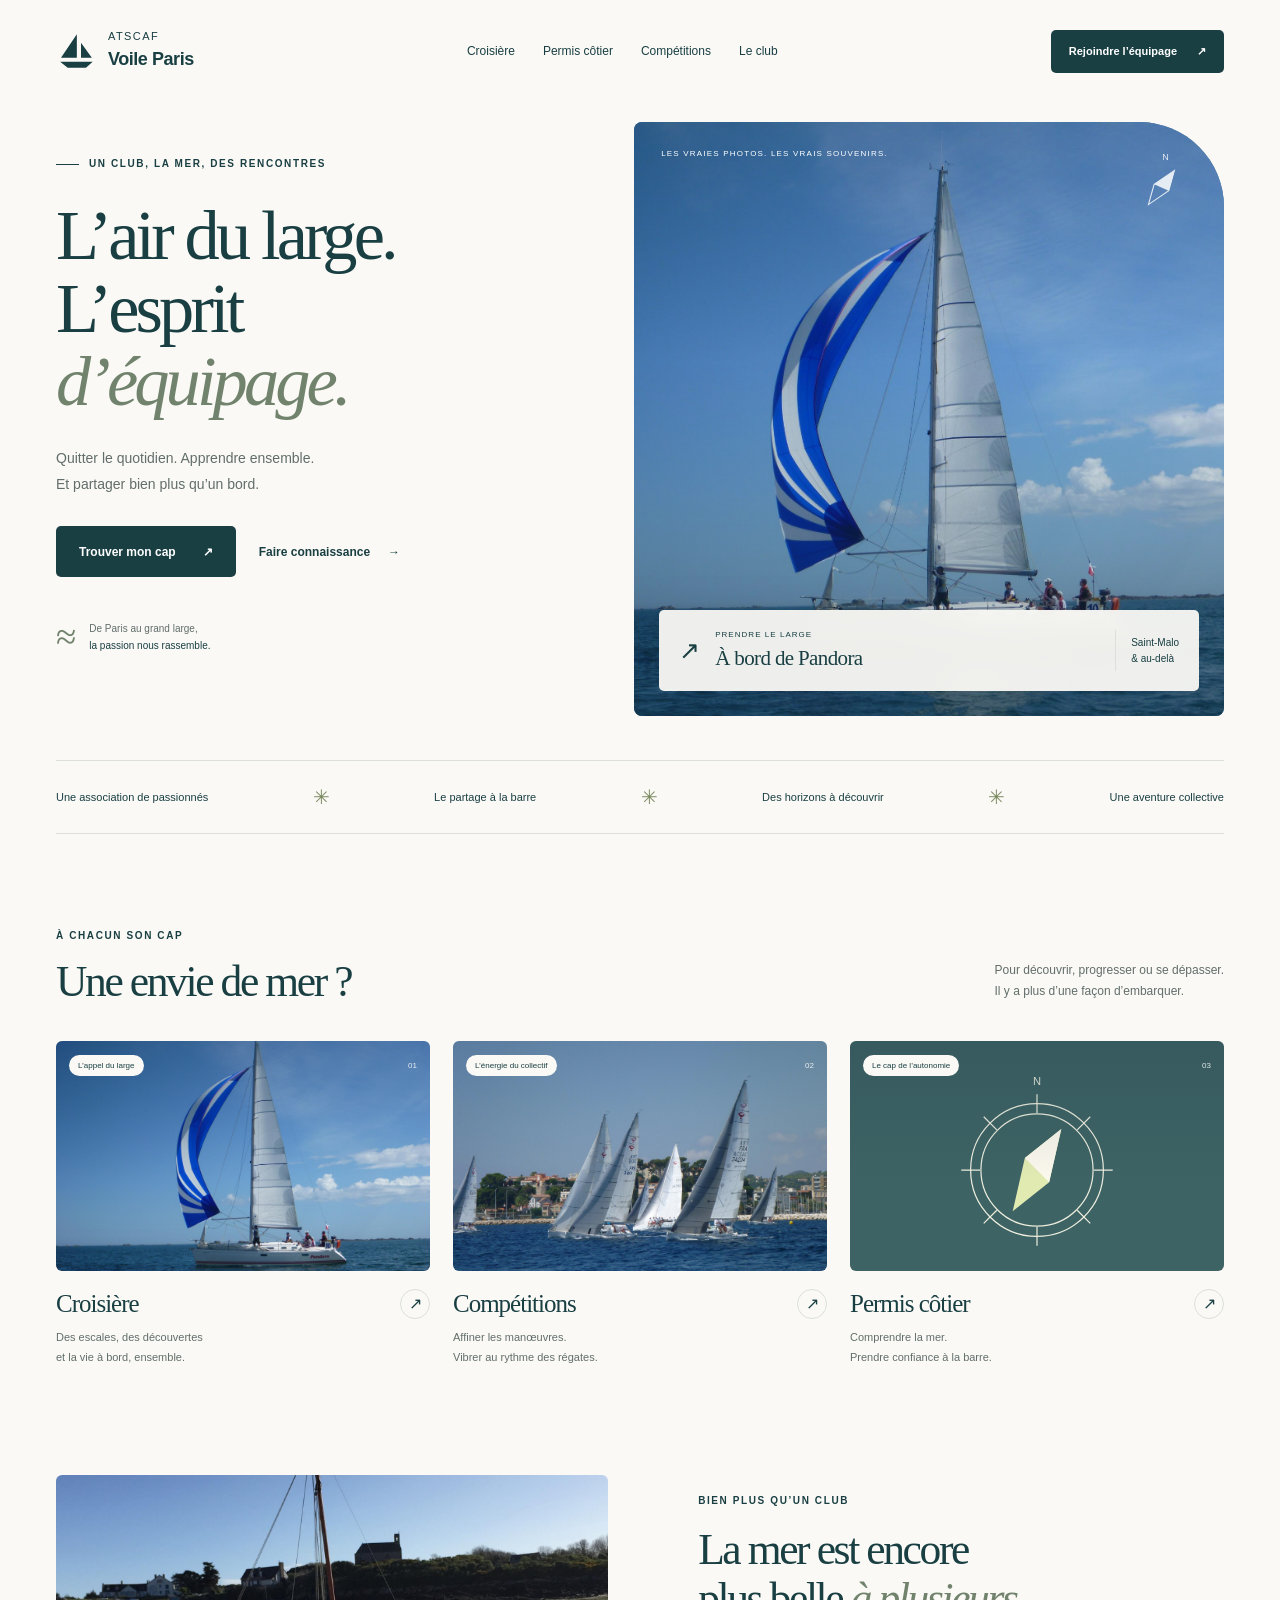
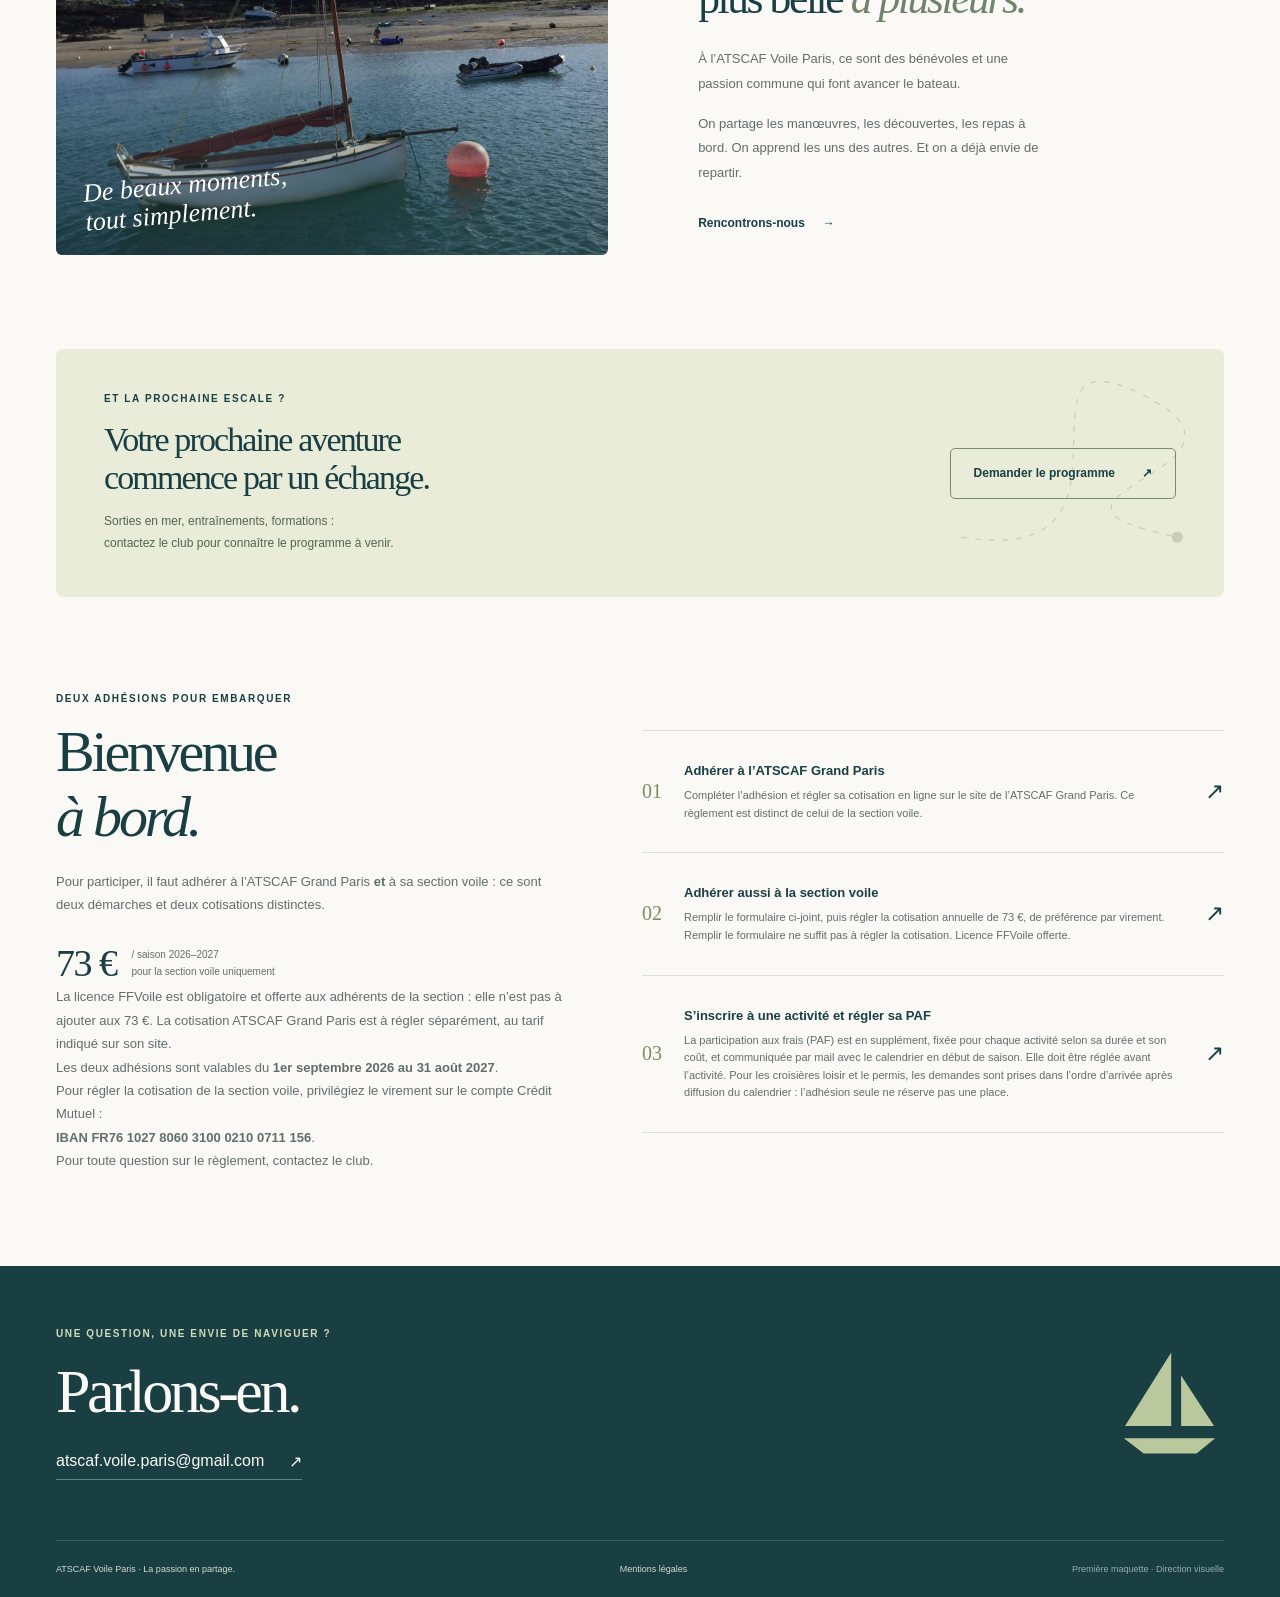
==== index.html @ 834ee911 "better is butter" ====
<!doctype html>
<html lang="fr">
<head>
  <meta charset="UTF-8">
  <meta name="viewport" content="width=device-width, initial-scale=1">
  <meta name="theme-color" content="#153e43">
  <meta name="description" content="Découvrez la voile avec l’ATSCAF Voile Paris : croisière, compétition et permis côtier. Une association, une passion, l’esprit d’équipage.">
  <title>ATSCAF Voile Paris — L’esprit d’équipage</title>
  <link rel="icon" href="assets/icons/favicon.svg" type="image/svg+xml">
  <link rel="stylesheet" href="assets/css/styles.css">
</head>
<body>
  <a class="skip-link" href="#contenu">Aller au contenu</a>
  <header class="site-header">
    <a class="brand" href="#accueil" aria-label="ATSCAF Voile Paris, accueil">
      <svg class="brand-mark" viewBox="0 0 48 48" aria-hidden="true"><path d="M25 4 6 32h19zm5 10v18h13zM5 37h39l-8 7H14z" fill="currentColor"/></svg>
      <span>ATSCAF <strong>Voile Paris</strong></span>
    </a>
    <nav aria-label="Navigation principale">
      <a href="pages/croisiere.html">Croisière</a>
      <a href="pages/permis.html">Permis côtier</a>
      <a href="pages/competitions.html">Compétitions</a>
      <a href="#club">Le club</a>
    </nav>
    <a class="button button-small button-dark header-join" href="#adherer">Rejoindre l’équipage <span aria-hidden="true">↗</span></a>
  </header>

  <main id="contenu">
    <section class="hero wrap" id="accueil" aria-labelledby="hero-title">
      <div class="hero-copy">
        <p class="eyebrow"><span class="tiny-line"></span> UN CLUB, LA MER, DES RENCONTRES</p>
        <h1 id="hero-title">L’air du large.<br>L’esprit<br><em>d’équipage.</em></h1>
        <p class="hero-description">Quitter le quotidien. Apprendre ensemble.<br>Et partager bien plus qu’un bord.</p>
        <div class="hero-actions">
          <a class="button button-dark" href="#activites">Trouver mon cap <span aria-hidden="true">↗</span></a>
          <a class="text-link" href="#club">Faire connaissance <span aria-hidden="true">→</span></a>
        </div>
        <div class="hero-note"><span class="note-icon" aria-hidden="true">≈</span><p>De Paris au grand large,<br><strong>la passion nous rassemble.</strong></p></div>
      </div>
      <div class="hero-visual">
        <img class="hero-image" src="assets/images/croisiere.jpg" alt="Pandora, le voilier du club, sous ses voiles bleues et blanches en pleine mer" width="1920" height="1440" fetchpriority="high">
        <span class="image-caption">LES VRAIES PHOTOS. LES VRAIS SOUVENIRS.</span>
        <div class="compass" aria-hidden="true"><span>N</span><svg viewBox="0 0 80 80"><path d="m51 19-7 25-25 17 7-25z" fill="none" stroke="currentColor" stroke-width="1.3"/><path d="m51 19-25 17 18 8z" fill="currentColor"/></svg></div>
        <div class="photo-label"><span class="label-icon" aria-hidden="true">↗</span><div><small>PRENDRE LE LARGE</small><strong>À bord de Pandora</strong></div><span class="photo-label-line"></span><span class="label-location">Saint-Malo<br>& au-delà</span></div>
      </div>
    </section>

    <div class="values-strip wrap" aria-label="Les valeurs du club">
      <span>Une association de passionnés</span><span aria-hidden="true">✳</span>
      <span>Le partage à la barre</span><span aria-hidden="true">✳</span>
      <span>Des horizons à découvrir</span><span aria-hidden="true">✳</span>
      <span>Une aventure collective</span>
    </div>

    <section class="activities section wrap" id="activites" aria-labelledby="activities-title">
      <div class="section-heading">
        <div><p class="eyebrow">À CHACUN SON CAP</p><h2 id="activities-title">Une envie de mer ?</h2></div>
        <p>Pour découvrir, progresser ou se dépasser.<br>Il y a plus d’une façon d’embarquer.</p>
      </div>
      <div class="activity-grid">
        <a class="activity-card" href="pages/croisiere.html">
          <span class="card-visual"><img src="assets/images/croisiere.jpg" alt="" width="1920" height="1440" loading="lazy"><span class="card-tag">L’appel du large</span><span class="card-number">01</span></span>
          <span class="card-content"><span class="card-title">Croisière <span class="round-arrow" aria-hidden="true">↗</span></span><span class="card-description">Des escales, des découvertes<br>et la vie à bord, ensemble.</span></span>
        </a>
        <a class="activity-card" href="pages/competitions.html">
          <span class="card-visual"><img src="assets/images/regate.jpg" alt="" width="1920" height="1440" loading="lazy"><span class="card-tag">L’énergie du collectif</span><span class="card-number">02</span></span>
          <span class="card-content"><span class="card-title">Compétitions <span class="round-arrow" aria-hidden="true">↗</span></span><span class="card-description">Affiner les manœuvres.<br>Vibrer au rythme des régates.</span></span>
        </a>
        <a class="activity-card" href="pages/permis.html">
          <span class="card-visual illustration coastal"><span class="card-tag">Le cap de l’autonomie</span><span class="card-number">03</span><svg viewBox="0 0 300 230" aria-hidden="true"><g fill="none" stroke="#eceddd" stroke-width="1.3"><circle cx="150" cy="122" r="71"/><circle cx="150" cy="122" r="60"/><path d="M150 41v20m0 122v20M69 122h20m122 0h20m-138-57 14 14m86 86 14 14m0-114-14 14m-86 86-14 14"/></g><path d="m176 78-13 57-39 31 13-57z" fill="#e0eab1"/><path d="m176 78-39 31 26 26z" fill="#fbf8ed"/><text x="150" y="31" text-anchor="middle" fill="#eceddd" font-family="sans-serif" font-size="12">N</text></svg></span>
          <span class="card-content"><span class="card-title">Permis côtier <span class="round-arrow" aria-hidden="true">↗</span></span><span class="card-description">Comprendre la mer.<br>Prendre confiance à la barre.</span></span>
        </a>
      </div>
    </section>

    <section class="club section wrap" id="club" aria-labelledby="club-title">
      <div class="club-image"><img src="assets/images/navigation.jpg" alt="Un voilier au mouillage devant les îles Chausey, lors d’une sortie du club" width="1920" height="1081" loading="lazy"><span class="handwritten">De beaux moments,<br>tout simplement.</span></div>
      <div class="club-copy"><p class="eyebrow">BIEN PLUS QU’UN CLUB</p><h2 id="club-title">La mer est encore<br>plus belle <em>à plusieurs.</em></h2><p>À l’ATSCAF Voile Paris, ce sont des bénévoles et une passion commune qui font avancer le bateau.</p><p>On partage les manœuvres, les découvertes, les repas à bord. On apprend les uns des autres. Et on a déjà envie de repartir.</p><a class="text-link" href="#contact">Rencontrons-nous <span aria-hidden="true">→</span></a></div>
    </section>

    <section class="programme wrap" aria-labelledby="programme-title">
      <div><p class="eyebrow">ET LA PROCHAINE ESCALE ?</p><h2 id="programme-title">Votre prochaine aventure<br>commence par un échange.</h2><p>Sorties en mer, entraînements, formations :<br>contactez le club pour connaître le programme à venir.</p></div>
      <a class="button button-outline" href="mailto:atscaf.voile.paris@gmail.com?subject=Le%20programme%20du%20club">Demander le programme <span aria-hidden="true">↗</span></a>
      <svg class="route-decoration" viewBox="0 0 220 180" aria-hidden="true"><path d="M10 155c180 30 30-190 160-125s-140 90 30 125" fill="none" stroke="currentColor" stroke-dasharray="5 7"/><circle cx="200" cy="155" r="5" fill="currentColor"/></svg>
    </section>

    <section class="join section wrap" id="adherer" aria-labelledby="join-title">
      <div class="join-intro"><p class="eyebrow">DEUX ADHÉSIONS POUR EMBARQUER</p><h2 id="join-title">Bienvenue<br><em>à bord.</em></h2><p>Pour participer, il faut adhérer à l’ATSCAF Grand Paris <strong>et</strong> à sa section voile : ce sont deux démarches et deux cotisations distinctes.</p><div class="price"><strong>73 €</strong><span>/ saison 2026–2027<br>pour la section voile uniquement</span></div><p>La licence FFVoile est obligatoire et offerte aux adhérents de la section : elle n’est pas à ajouter aux 73 €. La cotisation ATSCAF Grand Paris est à régler séparément, au tarif indiqué sur son site.</p><p>Les deux adhésions sont valables du <strong>1er septembre 2026 au 31 août 2027</strong>.</p><p id="reglement">Pour régler la cotisation de la section voile, privilégiez le virement sur le compte Crédit Mutuel :<br><strong>IBAN FR76 1027 8060 3100 0210 0711 156</strong>.<br>Pour toute question sur le règlement, <a href="mailto:atscaf.voile.paris@gmail.com?subject=R%C3%A8glement%20de%20la%20cotisation">contactez le club</a>.</p></div>
      <div class="join-steps">
        <a class="join-step" href="https://www.atscaf.paris/com/page/1074" target="_blank" rel="noopener noreferrer"><span class="step-number">01</span><span><strong>Adhérer à l’ATSCAF Grand Paris</strong><span>Compléter l’adhésion et régler sa cotisation en ligne sur le site de l’ATSCAF Grand Paris. Ce règlement est distinct de celui de la section voile.</span></span><span class="step-arrow" aria-hidden="true">↗</span><span class="sr-only"> (nouvel onglet)</span></a>
        <a class="join-step" href="https://docs.google.com/forms/d/e/1FAIpQLSe904c-ckW6Wmnk8QEPzkk7pINKoZInvXXP_LHOJEXJYz2a5w/viewform?usp=publish-editor" target="_blank" rel="noopener noreferrer"><span class="step-number">02</span><span><strong>Adhérer aussi à la section voile</strong><span>Remplir le formulaire ci-joint, puis régler la cotisation annuelle de 73 €, de préférence par virement. Remplir le formulaire ne suffit pas à régler la cotisation. Licence FFVoile offerte.</span></span><span class="step-arrow" aria-hidden="true">↗</span><span class="sr-only"> (nouvel onglet)</span></a>
        <a class="join-step" href="mailto:atscaf.voile.paris@gmail.com?subject=Adh%C3%A9sion%20et%20premi%C3%A8re%20sortie"><span class="step-number">03</span><span><strong>S’inscrire à une activité et régler sa PAF</strong><span>La participation aux frais (PAF) est en supplément, fixée pour chaque activité selon sa durée et son coût, et communiquée par mail avec le calendrier en début de saison. Elle doit être réglée avant l’activité. Pour les croisières loisir et le permis, les demandes sont prises dans l’ordre d’arrivée après diffusion du calendrier : l’adhésion seule ne réserve pas une place.</span></span><span class="step-arrow" aria-hidden="true">↗</span></a>
      </div>
    </section>
  </main>

  <footer id="contact">
    <div class="footer-main wrap"><div><p class="eyebrow">UNE QUESTION, UNE ENVIE DE NAVIGUER ?</p><h2>Parlons-en.</h2><a class="email-link" href="mailto:atscaf.voile.paris@gmail.com">atscaf.voile.paris@gmail.com <span aria-hidden="true">↗</span></a></div><svg class="footer-sail" viewBox="0 0 100 100" aria-hidden="true"><path d="M52 4 10 71h42zm9 21v46h30zM9 82h83L75 96H27z" fill="currentColor"/></svg></div>
    <div class="footer-bottom wrap"><span>ATSCAF Voile Paris · La passion en partage.</span><a href="pages/mentions-legales.html">Mentions légales</a><span class="prototype-label">Première maquette · Direction visuelle</span></div>
  </footer>
</body>
</html>
---- assets/css/styles.css ----
@charset "UTF-8";

:root { --paper: #faf9f5; --ink: #193f43; --muted: #626e6b; --lime: #e1edb4; --line: #dce0d8; --ease: cubic-bezier(.2,.7,.2,1); }
* { box-sizing: border-box; }
html { scroll-behavior: smooth; scroll-padding-top: 100px; }
body { margin: 0; background: var(--paper); color: var(--ink); font-family: "Segoe UI", Arial, sans-serif; -webkit-font-smoothing: antialiased; }
a { color: inherit; text-decoration: none; }
button { font: inherit; }
button, a { -webkit-tap-highlight-color: transparent; }
button { color: inherit; }
button:focus-visible, a:focus-visible { outline: 3px solid #6f8c36; outline-offset: 6px; }
img { display: block; width: 100%; height: 100%; object-fit: cover; }
svg { display: block; }
h1, h2, p { margin: 0; }
h1, h2 { font-family: Georgia, "Times New Roman", serif; font-weight: 400; letter-spacing: -.055em; }
h2 { font-size: clamp(34px, 3.4vw, 50px); line-height: 1.12; }
em { font-weight: 400; }
.wrap { width: min(1280px, calc(100% - 112px)); margin-inline: auto; }
.section { padding-block: 94px; }
.eyebrow { font-size: 10px; letter-spacing: .16em; font-weight: 650; line-height: 1.6; }
.site-header { width: min(1440px, 100%); margin-inline: auto; min-height: 102px; padding: 20px 56px; display: flex; align-items: center; justify-content: space-between; gap: 28px; }
.brand { display: flex; align-items: center; gap: 12px; flex-shrink: 0; }
.brand-mark { width: 40px; height: 44px; }
.brand > span { font-size: 11px; letter-spacing: .13em; line-height: 1.6; }
.brand strong { display: block; font-size: 18px; letter-spacing: -.025em; font-weight: 600; }
.site-header nav { display: flex; flex-wrap: wrap; gap: 28px; }
.site-header nav a { font-size: 12px; position: relative; padding-block: 8px; }
.site-header nav a::after, .text-link::after { content: ""; position: absolute; inset: auto 0 0; height: 1px; background: currentColor; transform: scaleX(0); transform-origin: left; transition: transform .3s var(--ease); }
.site-header nav a:hover::after, .site-header nav a[aria-current="page"]::after, .text-link:hover::after { transform: scaleX(1); }
.site-header nav a[aria-current="page"] { font-weight: 650; }
.button { min-height: 51px; display: inline-flex; align-items: center; justify-content: center; gap: 27px; padding: 15px 23px; border-radius: 5px; font-size: 12px; font-weight: 600; transition: background .3s, color .3s, box-shadow .3s, transform .3s var(--ease); }
.button span, .text-link span { display: inline-block; transition: transform .3s var(--ease); }
.button:hover { transform: translateY(-3px); box-shadow: 0 8px 20px #193f4312; }
.button:hover span, .text-link:hover span { transform: translate(3px,-2px); }
.button-dark { color: #fff; background: var(--ink); }
.button-dark:hover { background: #2a5b5d; }
.button-small { min-height: 43px; padding: 12px 18px; font-size: 11px; gap: 20px; }
.button-outline { border: 1px solid #788c75; position: relative; z-index: 1; }
.button-outline:hover { background: var(--ink); color: white; }
.text-link { font-size: 12px; font-weight: 600; position: relative; padding-block: 8px; display: inline-flex; align-items: center; gap: 18px; }
.hero { display: grid; grid-template-columns: 1fr 1.08fr; gap: 32px; padding-block: 20px 44px; min-height: 658px; }
.hero-copy { padding-block: 34px 8px; }
.hero-copy .eyebrow { display: flex; align-items: center; gap: 10px; }
.tiny-line { width: 23px; height: 1px; background: currentColor; }
h1 { font-size: clamp(58px, 5.5vw, 83px); line-height: 1.04; margin-top: 27px; }
h1 em { color: #71836d; }
.hero-description { color: var(--muted); font-size: 14px; line-height: 1.85; margin-top: 27px; }
.hero-actions { display: flex; align-items: center; flex-wrap: wrap; gap: 23px; margin-top: 29px; }
.hero-note { display: flex; align-items: center; gap: 13px; margin-top: 41px; }
.note-icon { font-family: Georgia, serif; font-size: 37px; line-height: 1; color: #71836d; }
.hero-note p { color: var(--muted); font-size: 10px; line-height: 1.7; }
.hero-note strong { font-weight: 500; color: var(--ink); }
.hero-visual { position: relative; border-radius: 8px 85px 8px 8px; overflow: hidden; min-height: 570px; background: #467b9e; }
.hero-image { position: absolute; inset: 0; object-position: 58% 50%; transition: transform 1.2s var(--ease); }
.hero-visual:hover .hero-image { transform: scale(1.035); }
.hero-visual::after { content: ""; position: absolute; inset: 0; background: linear-gradient(180deg,#163e4320,transparent 40%,#102f4360); pointer-events: none; }
.image-caption { position: absolute; z-index: 1; top: 27px; left: 27px; color: white; font-size: 8px; letter-spacing: .15em; }
.compass { position: absolute; top: 24px; right: 26px; color: white; width: 65px; z-index: 1; text-align: center; opacity: .85; }
.compass span { font-size: 9px; }
.compass svg { width: 65px; margin-top: -9px; transition: transform .8s var(--ease); }
.hero-visual:hover .compass svg { transform: rotate(15deg); }
.photo-label { position: absolute; z-index: 1; bottom: 25px; left: 25px; right: 25px; padding: 20px; display: flex; align-items: center; gap: 15px; color: var(--ink); background: #faf9f5f2; border-radius: 5px; backdrop-filter: blur(8px); }
.label-icon { font-size: 25px; }
.photo-label small { display: block; font-size: 8px; letter-spacing: .13em; margin-bottom: 7px; }
.photo-label strong { font-family: Georgia, serif; font-size: 21px; font-weight: 400; letter-spacing: -.03em; }
.photo-label-line { width: 1px; align-self: stretch; margin-left: auto; background: var(--line); }
.label-location { font-size: 10px; line-height: 1.6; }
.values-strip { display: flex; justify-content: space-between; align-items: center; gap: 16px; padding: 24px 0; border-block: 1px solid var(--line); font-size: 11px; }
.values-strip > span:nth-child(even) { font-size: 20px; color: #7c8b62; }
.section-heading { display: flex; align-items: flex-end; justify-content: space-between; gap: 30px; margin-bottom: 35px; }
.section-heading h2 { margin-top: 13px; }
.section-heading > p { font-size: 12px; color: var(--muted); line-height: 1.8; padding-bottom: 3px; }
.activity-grid { display: grid; grid-template-columns: repeat(3,1fr); gap: 23px; }
.activity-card { display: block; padding: 0; text-align: left; background: transparent; border: 0; cursor: pointer; border-radius: 7px; transition: transform .4s var(--ease); }
.card-visual { position: relative; display: block; height: 230px; overflow: hidden; background: #74969c; border-radius: 6px; }
.card-visual img { transition: transform .7s var(--ease); }
.card-visual::after { content: ""; position: absolute; inset: 0; background: linear-gradient(180deg,#102f432d,transparent 60%); }
.card-tag, .card-number { position: absolute; z-index: 1; top: 14px; font-size: 8px; }
.card-tag { left: 13px; color: var(--ink); background: var(--paper); padding: 6px 9px; border-radius: 20px; }
.card-number { right: 13px; color: white; opacity: .85; padding-top: 6px; }
.card-content { display: block; padding-top: 18px; }
.card-title { display: flex; align-items: center; justify-content: space-between; font-family: Georgia, serif; font-size: 25px; letter-spacing: -.04em; }
.round-arrow { font-family: "Segoe UI", sans-serif; display: grid; place-items: center; width: 30px; height: 30px; border: 1px solid var(--line); border-radius: 50%; font-size: 16px; transition: background .3s, transform .4s var(--ease); }
.card-description { display: block; color: var(--muted); font-size: 11px; line-height: 1.8; margin-top: 9px; }
.activity-card:hover { transform: translateY(-6px); }
.activity-card:hover img { transform: scale(1.06); }
.activity-card:hover .round-arrow { background: var(--lime); border-color: var(--lime); transform: rotate(45deg); }
.illustration svg { width: 100%; height: 100%; padding-top: 15px; transition: transform .7s var(--ease); }
.activity-card:hover .illustration svg { transform: translateY(-4px) rotate(-3deg); }
.coastal { background: #3e6364; }
.club { padding-top: 14px; display: grid; grid-template-columns: 1.05fr 1fr; gap: 90px; align-items: center; }
.club-image { position: relative; height: 380px; overflow: hidden; border-radius: 6px; }
.club-image img { object-position: 45% center; }
.club-image::after { content: ""; position: absolute; inset: 0; background: linear-gradient(transparent 45%,#183f4360); }
.handwritten { position: absolute; z-index: 1; left: 28px; bottom: 27px; color: white; font-family: Georgia, serif; font-style: italic; font-size: 26px; line-height: 1.1; transform: rotate(-5deg); }
.club-copy h2 { margin-block: 16px 25px; }
.club-copy h2 em { color: #71836d; }
.club-copy > p:not(.eyebrow) { font-size: 13px; line-height: 1.9; color: var(--muted); margin-bottom: 15px; max-width: 355px; }
.club-copy .text-link { margin-top: 7px; }
.programme { position: relative; isolation: isolate; background: #e8ecd9; border-radius: 7px; padding: 42px 48px; display: flex; align-items: center; justify-content: space-between; gap: 30px; overflow: hidden; }
.programme h2 { font-size: 34px; margin-block: 14px; }
.programme p:not(.eyebrow) { color: #526452; font-size: 12px; line-height: 1.8; }
.route-decoration { position: absolute; width: 250px; right: 24px; top: 12px; color: #647a4340; z-index: -1; }
.join { display: grid; grid-template-columns: 1fr 1.15fr; gap: 80px; align-items: center; }
.join h2 { margin-block: 13px 20px; font-size: 58px; }
.join-intro > p:not(.eyebrow) { color: var(--muted); font-size: 13px; line-height: 1.8; }
.price { display: flex; align-items: center; gap: 15px; margin-top: 25px; }
.price strong { font-family: Georgia, serif; font-size: 38px; font-weight: 400; letter-spacing: -.04em; }
.price span { font-size: 10px; line-height: 1.7; color: var(--muted); }
.join-intro .price-note { font-size: 10px !important; max-width: 300px; margin-top: 10px; }
.join-step { display: flex; gap: 22px; align-items: center; border-bottom: 1px solid var(--line); padding-block: 30px; transition: padding .3s var(--ease), background .3s; }
.join-step:first-child { border-top: 1px solid var(--line); }
.step-number { font-family: Georgia,serif; color: #7c8b62; font-size: 20px; }
.join-step strong { font-size: 13px; font-weight: 600; }
.join-step > span:nth-child(2) > span { display: block; margin-top: 8px; font-size: 11px; color: var(--muted); line-height: 1.6; }
.step-arrow { margin-left: auto; font-size: 23px; transition: transform .3s var(--ease); }
.join-step:hover { padding-inline: 12px; background: #e8ecd940; }
.join-step:hover .step-arrow { transform: translate(3px,-3px); }
footer { background: var(--ink); color: var(--paper); }
.footer-main { padding-block: 60px; display: flex; align-items: center; justify-content: space-between; }
.footer-main .eyebrow { color: #d1dcbc; }
.footer-main h2 { font-size: 62px; margin-block: 15px 25px; }
.email-link { display: inline-flex; align-items: center; gap: 25px; font-size: 16px; border-bottom: 1px solid #ffffff55; padding-bottom: 8px; transition: color .3s; }
.email-link:hover { color: var(--lime); }
.footer-sail { width: 110px; height: 110px; color: var(--lime); opacity: .8; }
.footer-bottom { display: flex; flex-wrap: wrap; justify-content: space-between; gap: 20px; padding-block: 23px; border-top: 1px solid #ffffff25; font-size: 9px; color: #d2dcd7; }
.footer-bottom a:hover { color: var(--lime); }
.prototype-label { opacity: .7; }
.sr-only, .skip-link:not(:focus) { position: absolute; width: 1px; height: 1px; padding: 0; margin: -1px; overflow: hidden; clip-path: inset(50%); white-space: nowrap; }
.skip-link:focus { position: fixed; z-index: 5; top: 12px; left: 12px; background: var(--lime); padding: 15px; }
.legal-intro { padding-block: 24px 44px; border-bottom: 1px solid var(--line); }
.legal-intro > .eyebrow { margin-top: 42px; }
.legal-intro h1 { font-size: clamp(48px, 6vw, 80px); margin-block: 16px 24px; }
.legal-lead { color: var(--muted); font-size: 15px; line-height: 1.8; }
.legal-notice { display: flex; align-items: flex-start; gap: 17px; margin-block: 32px 56px; padding: 23px 26px; background: #e8ecd9; border-radius: 6px; }
.legal-notice-mark { display: grid; place-items: center; flex-shrink: 0; width: 24px; height: 24px; border: 1px solid #788c75; border-radius: 50%; font-family: Georgia, serif; font-style: italic; }
.legal-notice strong { font-size: 13px; font-weight: 600; }
.legal-notice p { margin-top: 7px; font-size: 12px; line-height: 1.8; color: #526452; }
.legal-layout { display: grid; grid-template-columns: 240px minmax(0, 720px); justify-content: space-between; gap: 55px; }
.legal-summary { align-self: start; position: sticky; top: 32px; }
.legal-summary ol { margin: 20px 0 0; padding-left: 22px; color: #71836d; font-size: 12px; }
.legal-summary li { padding: 8px 0 8px 7px; }
.legal-summary a { color: var(--muted); line-height: 1.6; transition: color .3s; }
.legal-summary a:hover { color: var(--ink); text-decoration: underline; text-underline-offset: 4px; }
.legal-content section { padding-bottom: 38px; margin-bottom: 38px; border-bottom: 1px solid var(--line); }
.legal-content section:last-child { margin-bottom: 0; }
.legal-content h2 { font-size: clamp(29px, 3vw, 39px); margin-block: 12px 21px; letter-spacing: -.04em; }
.legal-content h3 { font-size: 15px; font-weight: 600; margin: 25px 0 12px; }
.legal-content p:not(.eyebrow) { font-size: 14px; line-height: 1.9; color: var(--muted); margin-top: 15px; }
.legal-content a:not(.text-link) { color: var(--ink); text-decoration: underline; text-underline-offset: 4px; overflow-wrap: anywhere; transition: color .3s; }
.legal-content a:not(.text-link):hover { color: #526a3e; }
.legal-facts { margin: 24px 0 0; }
.legal-facts > div { display: grid; grid-template-columns: 170px minmax(0, 1fr); gap: 22px; padding: 17px 0; border-top: 1px solid var(--line); font-size: 13px; line-height: 1.8; }
.legal-facts dt { font-weight: 600; }
.legal-facts dd { margin: 0; color: var(--muted); }
.to-complete { display: inline-block; padding: 1px 7px; margin-right: 4px; border-radius: 3px; background: #e8ecd9; color: #435d37; font-size: 11px; font-weight: 600; }
.legal-return { padding-block: 20px 72px; display: flex; justify-content: flex-end; }
@media (prefers-reduced-motion: no-preference) {
  .hero-copy { animation: appear .85s var(--ease) both; }
  .hero-visual { animation: appear 1s .1s var(--ease) both; }
  @keyframes appear { from { opacity: 0; transform: translateY(18px); } to { opacity: 1; transform: translateY(0); } }
}
@media (min-width: 1500px) { .hero { gap: 65px; } }
@media (max-width: 1100px) {
  .wrap { width: calc(100% - 64px); }
  .site-header { padding-inline: 32px; flex-wrap: wrap; }
  .site-header nav { order: 3; width: 100%; justify-content: center; gap: 22px; padding-top: 10px; border-top: 1px solid var(--line); }
  .hero { gap: 25px; min-height: 600px; }
  .hero-visual { min-height: 535px; }
  .hero-copy { padding-top: 25px; }
  h1 { font-size: 65px; }
  .hero-actions { gap: 12px; }
  .activity-grid { gap: 17px; }
  .card-visual { height: 200px; }
  .card-title { font-size: 22px; }
  .club { gap: 45px; }
  .values-strip { font-size: 10px; }
  .join { gap: 40px; }
}
@media (max-width: 800px) {
  .legal-layout { grid-template-columns: 1fr; gap: 36px; }
  .legal-summary { position: static; padding-bottom: 25px; border-bottom: 1px solid var(--line); }
  .legal-summary ol { columns: 2; column-gap: 30px; }
  .legal-summary li { break-inside: avoid; }
  .legal-notice { margin-bottom: 36px; }
  .wrap { width: calc(100% - 40px); }
  .site-header { padding: 18px 20px; min-height: 85px; gap: 15px; flex-wrap: wrap; }
  .brand-mark { width: 32px; }
  .brand strong { font-size: 16px; }
  .site-header nav { padding-block: 7px; gap: 8px 22px; }
  .button-small { font-size: 10px; padding: 11px 13px; gap: 10px; }
  .hero { padding-top: 8px; grid-template-columns: 1fr 1fr; gap: 20px; }
  h1 { font-size: clamp(43px,7vw,60px); }
  .hero-copy .eyebrow { font-size: 8px; letter-spacing: .1em; }
  .tiny-line { display: none; }
  .hero-description { font-size: 12px; }
  .hero-actions { flex-direction: column; align-items: flex-start; margin-top: 20px; }
  .hero-note { margin-top: 25px; }
  .hero-visual { min-height: 485px; border-top-right-radius: 60px; }
  .image-caption { font-size: 6px; left: 17px; top: 20px; max-width: 120px; line-height: 1.7; }
  .compass { right: 10px; top: 40px; }
  .photo-label { left: 12px; right: 12px; bottom: 12px; padding: 13px; gap: 10px; }
  .photo-label strong { font-size: 18px; }
  .photo-label small { font-size: 7px; }
  .photo-label-line, .label-location { display: none; }
  .values-strip { flex-wrap: wrap; justify-content: center; gap: 12px 20px; }
  .values-strip > span:last-child, .values-strip > span:nth-last-child(2) { display: none; }
  .section { padding-block: 65px; }
  .activity-grid { grid-template-columns: repeat(3,1fr); gap: 30px 20px; }
  .card-visual { height: 240px; }
  .section-heading { gap: 20px; }
  .section-heading > p { font-size: 10px; }
  .club { gap: 30px; padding-top: 0; }
  .club-image { height: 365px; }
  .club-copy h2 { font-size: 35px; }
  .club-copy > p:not(.eyebrow) { font-size: 12px; }
  .programme { padding: 32px; flex-direction: column; align-items: flex-start; gap: 24px; }
  .route-decoration { right: 0; top: 60px; }
  .join { gap: 30px; grid-template-columns: .85fr 1fr; }
  .join-step { gap: 12px; }
  .join-step strong { font-size: 12px; }
  .join-step > span:nth-child(2) > span { font-size: 10px; }
}
@media (max-width: 540px) {
  .legal-intro { padding-block: 20px 32px; }
  .legal-intro > .eyebrow { margin-top: 30px; }
  .legal-lead { font-size: 13px; }
  .legal-lead br { display: none; }
  .legal-notice { padding: 20px; gap: 12px; }
  .legal-summary ol { columns: 1; }
  .legal-facts > div { grid-template-columns: 1fr; gap: 5px; }
  .legal-return { justify-content: flex-start; padding-bottom: 50px; }
  .hero { grid-template-columns: 1fr; gap: 32px; }
  .hero-copy { padding-top: 23px; }
  .hero-copy .eyebrow { font-size: 9px; }
  h1 { font-size: clamp(56px,14vw,76px); margin-top: 22px; }
  .hero-description { font-size: 14px; margin-top: 20px; }
  .hero-actions { flex-direction: row; align-items: center; gap: 17px; margin-top: 25px; }
  .hero-actions .button { padding-inline: 17px; gap: 18px; }
  .hero-actions .text-link { font-size: 11px; gap: 9px; }
  .hero-note { display: none; }
  .hero-visual { min-height: 430px; }
  .hero-image { object-position: center 70%; }
  .image-caption { max-width: none; font-size: 7px; top: 23px; }
  .compass { top: 37px; right: 20px; }
  .photo-label { padding: 18px; }
  .photo-label-line, .label-location { display: block; }
  .values-strip { gap: 10px 13px; padding-block: 19px; font-size: 9px; }
  .values-strip > span:nth-child(4), .values-strip > span:nth-child(5) { display: none; }
  .section { padding-block: 55px; }
  .section-heading { display: block; margin-bottom: 26px; }
  .section-heading > p { margin-top: 17px; font-size: 12px; }
  .activity-grid { grid-template-columns: 1fr; gap: 28px; }
  .card-visual { height: 240px; }
  .card-tag { font-size: 7px; left: 8px; top: 10px; padding: 5px 7px; }
  .card-number { display: none; }
  .card-title { font-size: 23px; gap: 5px; }
  .round-arrow { width: 25px; height: 25px; flex-shrink: 0; font-size: 14px; }
  .card-description { font-size: 10px; }
  .club { grid-template-columns: 1fr; gap: 30px; padding-top: 0; }
  .club-image { height: 310px; }
  .club-copy h2 { font-size: 38px; }
  .club-copy > p:not(.eyebrow) { font-size: 13px; max-width: none; }
  .programme { padding: 30px 25px; }
  .programme h2 { font-size: 29px; }
  .programme p:not(.eyebrow) br { display: none; }
  .programme .button { font-size: 11px; padding-inline: 17px; }
  .join { grid-template-columns: 1fr; gap: 30px; }
  .join h2 { font-size: 52px; }
  .join-step { padding-block: 25px; gap: 18px; }
  .join-step strong { font-size: 13px; }
  .join-step > span:nth-child(2) > span { font-size: 11px; }
  .footer-main { padding-block: 45px; }
  .footer-main .eyebrow { font-size: 8px; }
  .footer-main h2 { font-size: 51px; }
  .email-link { font-size: 12px; gap: 9px; }
  .footer-sail { width: 47px; height: 60px; margin-left: 15px; }
  .footer-bottom { gap: 15px; font-size: 9px; }
  .prototype-label { width: 100%; }
}
@media (max-width: 360px) {
  .brand { gap: 7px; }
  .header-join { gap: 7px; padding-inline: 10px; font-size: 9px; }
  .hero-actions { gap: 10px; }
  .hero-actions .button { font-size: 11px; padding-inline: 13px; }
  .hero-actions .text-link { font-size: 10px; }
  .card-title { font-size: 20px; }
  .card-visual { height: 165px; }
}
@media (prefers-reduced-motion: reduce) {
  html { scroll-behavior: auto; }
  *, *::before, *::after { animation: none !important; transition: none !important; }
}
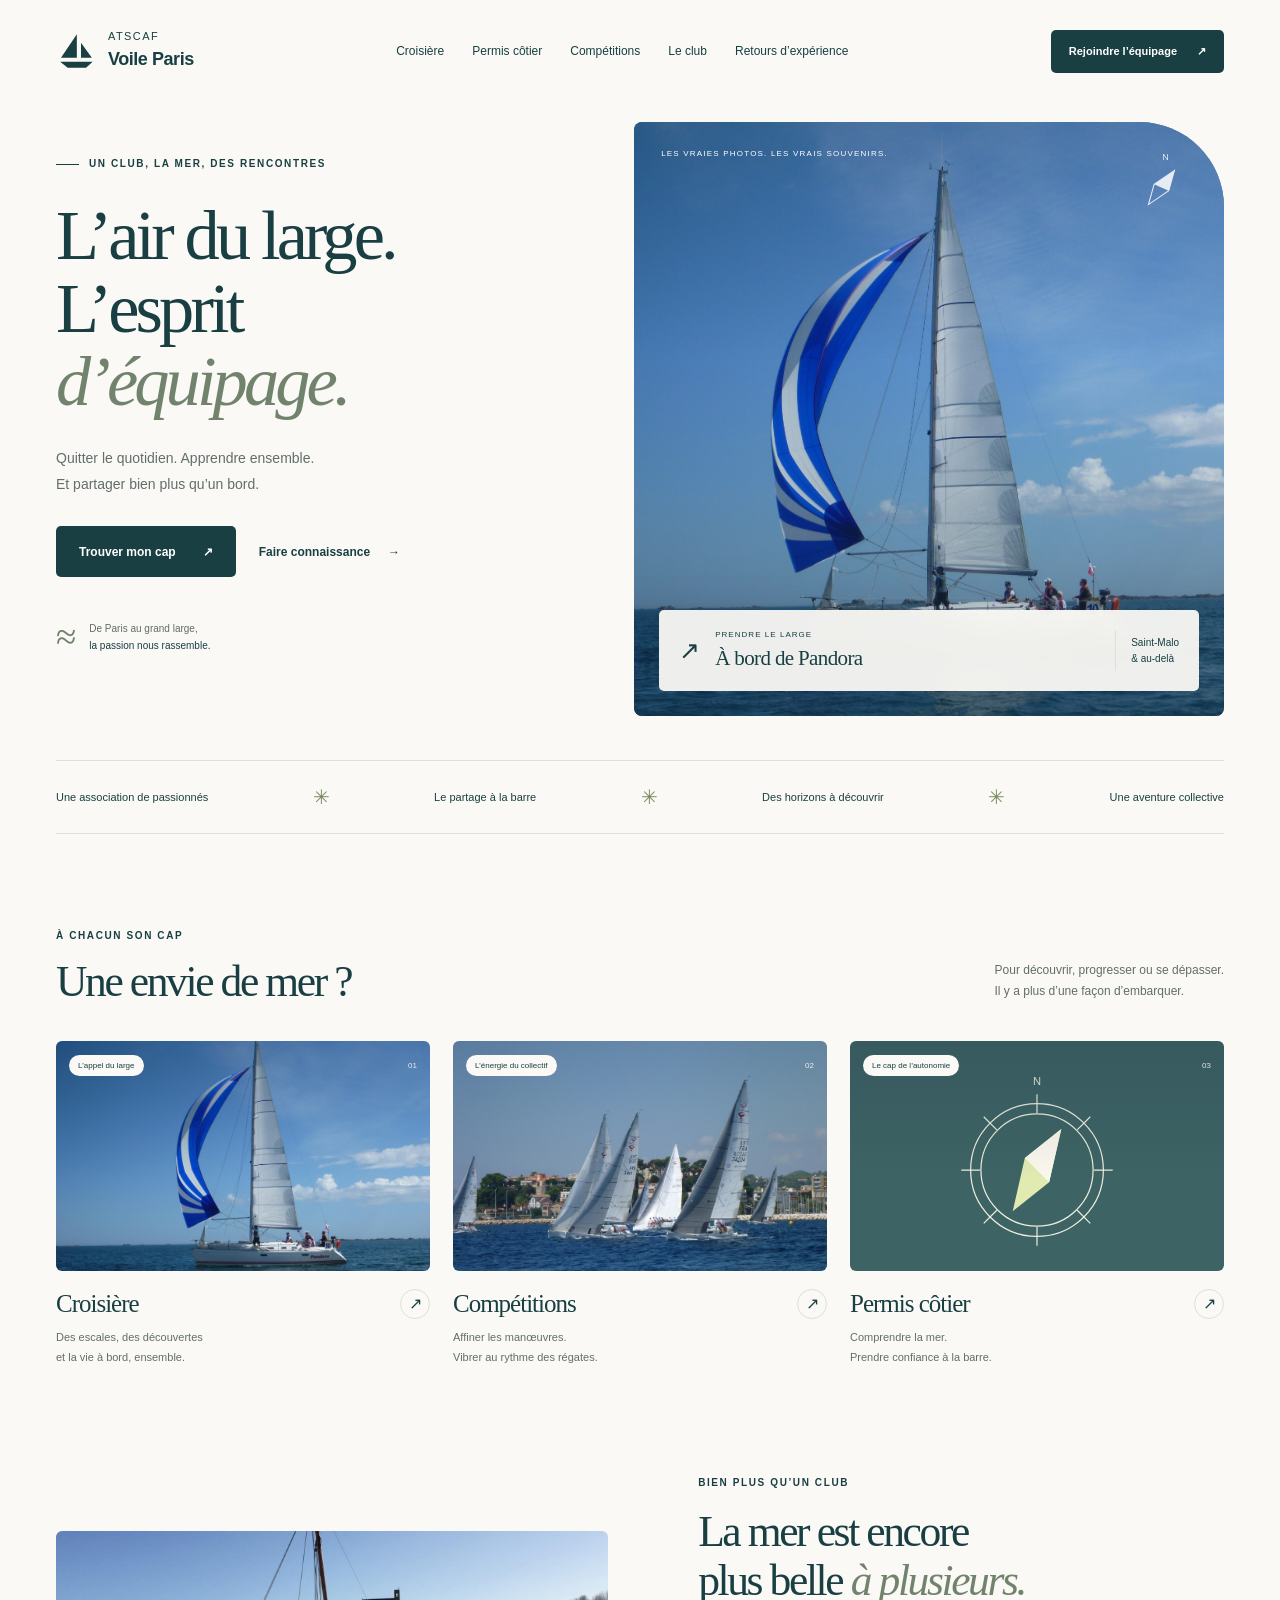
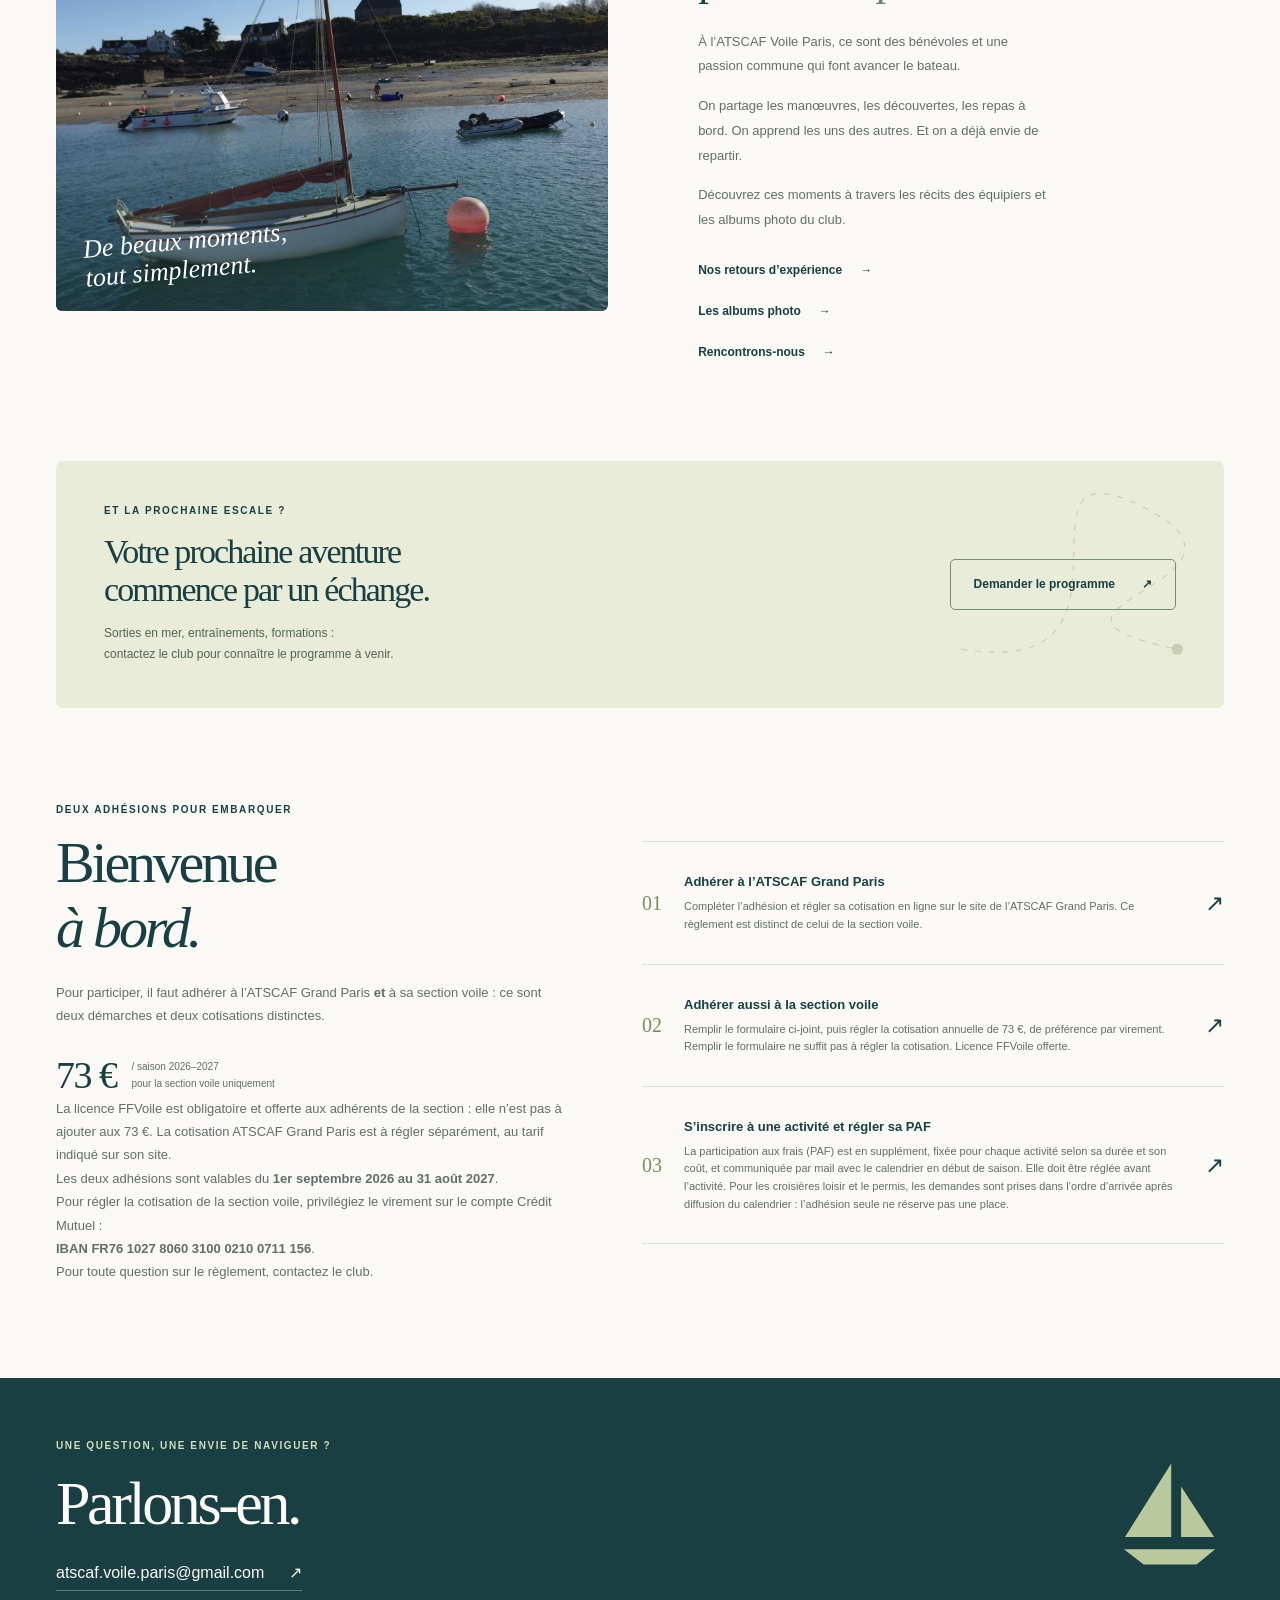
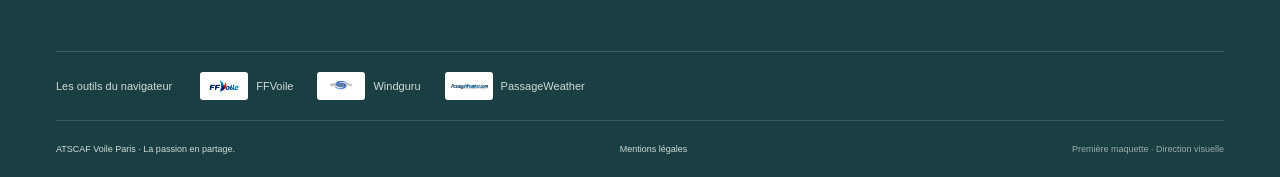
==== commit f296790e: "butter is better" ====
--- a/index.html
+++ b/index.html
@@ -11,6 +11,7 @@
 </head>
 <body>
   <a class="skip-link" href="#contenu">Aller au contenu</a>
+  <!-- shared:header:start -->
   <header class="site-header">
     <a class="brand" href="#accueil" aria-label="ATSCAF Voile Paris, accueil">
       <svg class="brand-mark" viewBox="0 0 48 48" aria-hidden="true"><path d="M25 4 6 32h19zm5 10v18h13zM5 37h39l-8 7H14z" fill="currentColor"/></svg>
@@ -21,9 +22,11 @@
       <a href="pages/permis.html">Permis côtier</a>
       <a href="pages/competitions.html">Compétitions</a>
       <a href="#club">Le club</a>
+      <a href="pages/retours-experience.html">Retours d’expérience</a>
     </nav>
     <a class="button button-small button-dark header-join" href="#adherer">Rejoindre l’équipage <span aria-hidden="true">↗</span></a>
   </header>
+  <!-- shared:header:end -->
 
   <main id="contenu">
     <section class="hero wrap" id="accueil" aria-labelledby="hero-title">
@@ -38,7 +41,7 @@
         <div class="hero-note"><span class="note-icon" aria-hidden="true">≈</span><p>De Paris au grand large,<br><strong>la passion nous rassemble.</strong></p></div>
       </div>
       <div class="hero-visual">
-        <img class="hero-image" src="assets/images/croisiere.jpg" alt="Pandora, le voilier du club, sous ses voiles bleues et blanches en pleine mer" width="1920" height="1440" fetchpriority="high">
+        <img class="hero-image" src="assets/images/site/croisiere.jpg" alt="Pandora, le voilier du club, sous ses voiles bleues et blanches en pleine mer" width="1920" height="1440" fetchpriority="high">
         <span class="image-caption">LES VRAIES PHOTOS. LES VRAIS SOUVENIRS.</span>
         <div class="compass" aria-hidden="true"><span>N</span><svg viewBox="0 0 80 80"><path d="m51 19-7 25-25 17 7-25z" fill="none" stroke="currentColor" stroke-width="1.3"/><path d="m51 19-25 17 18 8z" fill="currentColor"/></svg></div>
         <div class="photo-label"><span class="label-icon" aria-hidden="true">↗</span><div><small>PRENDRE LE LARGE</small><strong>À bord de Pandora</strong></div><span class="photo-label-line"></span><span class="label-location">Saint-Malo<br>& au-delà</span></div>
@@ -59,11 +62,11 @@
       </div>
       <div class="activity-grid">
         <a class="activity-card" href="pages/croisiere.html">
-          <span class="card-visual"><img src="assets/images/croisiere.jpg" alt="" width="1920" height="1440" loading="lazy"><span class="card-tag">L’appel du large</span><span class="card-number">01</span></span>
+          <span class="card-visual"><img src="assets/images/site/croisiere.jpg" alt="" width="1920" height="1440" loading="lazy"><span class="card-tag">L’appel du large</span><span class="card-number">01</span></span>
           <span class="card-content"><span class="card-title">Croisière <span class="round-arrow" aria-hidden="true">↗</span></span><span class="card-description">Des escales, des découvertes<br>et la vie à bord, ensemble.</span></span>
         </a>
         <a class="activity-card" href="pages/competitions.html">
-          <span class="card-visual"><img src="assets/images/regate.jpg" alt="" width="1920" height="1440" loading="lazy"><span class="card-tag">L’énergie du collectif</span><span class="card-number">02</span></span>
+          <span class="card-visual"><img src="assets/images/site/regate.jpg" alt="" width="1920" height="1440" loading="lazy"><span class="card-tag">L’énergie du collectif</span><span class="card-number">02</span></span>
           <span class="card-content"><span class="card-title">Compétitions <span class="round-arrow" aria-hidden="true">↗</span></span><span class="card-description">Affiner les manœuvres.<br>Vibrer au rythme des régates.</span></span>
         </a>
         <a class="activity-card" href="pages/permis.html">
@@ -74,8 +77,8 @@
     </section>
 
     <section class="club section wrap" id="club" aria-labelledby="club-title">
-      <div class="club-image"><img src="assets/images/navigation.jpg" alt="Un voilier au mouillage devant les îles Chausey, lors d’une sortie du club" width="1920" height="1081" loading="lazy"><span class="handwritten">De beaux moments,<br>tout simplement.</span></div>
-      <div class="club-copy"><p class="eyebrow">BIEN PLUS QU’UN CLUB</p><h2 id="club-title">La mer est encore<br>plus belle <em>à plusieurs.</em></h2><p>À l’ATSCAF Voile Paris, ce sont des bénévoles et une passion commune qui font avancer le bateau.</p><p>On partage les manœuvres, les découvertes, les repas à bord. On apprend les uns des autres. Et on a déjà envie de repartir.</p><a class="text-link" href="#contact">Rencontrons-nous <span aria-hidden="true">→</span></a></div>
+      <div class="club-image"><img src="assets/images/albums/chausey/01-navigation.jpg" alt="Un voilier au mouillage devant les îles Chausey, lors d’une sortie du club" width="1920" height="1081" loading="lazy"><span class="handwritten">De beaux moments,<br>tout simplement.</span></div>
+      <div class="club-copy"><p class="eyebrow">BIEN PLUS QU’UN CLUB</p><h2 id="club-title">La mer est encore<br>plus belle <em>à plusieurs.</em></h2><p>À l’ATSCAF Voile Paris, ce sont des bénévoles et une passion commune qui font avancer le bateau.</p><p>On partage les manœuvres, les découvertes, les repas à bord. On apprend les uns des autres. Et on a déjà envie de repartir.</p><p>Découvrez ces moments à travers les récits des équipiers et les albums photo du club.</p><div class="club-links"><a class="text-link" href="pages/retours-experience.html">Nos retours d’expérience <span aria-hidden="true">→</span></a><a class="text-link" href="pages/retours-experience.html#albums">Les albums photo <span aria-hidden="true">→</span></a><a class="text-link" href="#contact">Rencontrons-nous <span aria-hidden="true">→</span></a></div></div>
     </section>
 
     <section class="programme wrap" aria-labelledby="programme-title">
@@ -94,9 +97,19 @@
     </section>
   </main>
 
+  <!-- shared:footer:start -->
   <footer id="contact">
     <div class="footer-main wrap"><div><p class="eyebrow">UNE QUESTION, UNE ENVIE DE NAVIGUER ?</p><h2>Parlons-en.</h2><a class="email-link" href="mailto:atscaf.voile.paris@gmail.com">atscaf.voile.paris@gmail.com <span aria-hidden="true">↗</span></a></div><svg class="footer-sail" viewBox="0 0 100 100" aria-hidden="true"><path d="M52 4 10 71h42zm9 21v46h30zM9 82h83L75 96H27z" fill="currentColor"/></svg></div>
+    <section class="footer-tools wrap" aria-labelledby="footer-tools-title">
+      <h2 id="footer-tools-title">Les outils du navigateur</h2>
+      <div class="footer-tools-links">
+        <a class="footer-tool" href="https://www.ffvoile.fr/ffv/web/portail/"><img src="assets/images/outils/ffv.jpg" alt="" width="294" height="171" loading="lazy"><span><strong>FFVoile</strong><small>La Fédération Française de Voile</small></span><span aria-hidden="true">↗</span></a>
+        <a class="footer-tool" href="https://www.windguru.cz/112"><img src="assets/images/outils/windguru.png" alt="" width="225" height="225" loading="lazy"><span><strong>Windguru</strong><small>Les prévisions de vent</small></span><span aria-hidden="true">↗</span></a>
+        <a class="footer-tool" href="https://www.passageweather.com/"><img src="assets/images/outils/passageweather.png" alt="" width="300" height="150" loading="lazy"><span><strong>PassageWeather</strong><small>La météo marine au large</small></span><span aria-hidden="true">↗</span></a>
+      </div>
+    </section>
     <div class="footer-bottom wrap"><span>ATSCAF Voile Paris · La passion en partage.</span><a href="pages/mentions-legales.html">Mentions légales</a><span class="prototype-label">Première maquette · Direction visuelle</span></div>
   </footer>
+  <!-- shared:footer:end -->
 </body>
 </html>
--- a/assets/css/styles.css
+++ b/assets/css/styles.css
@@ -97,6 +97,7 @@
 .club-copy h2 em { color: #71836d; }
 .club-copy > p:not(.eyebrow) { font-size: 13px; line-height: 1.9; color: var(--muted); margin-bottom: 15px; max-width: 355px; }
 .club-copy .text-link { margin-top: 7px; }
+.club-links { display: flex; align-items: flex-start; flex-direction: column; gap: 4px; }
 .programme { position: relative; isolation: isolate; background: #e8ecd9; border-radius: 7px; padding: 42px 48px; display: flex; align-items: center; justify-content: space-between; gap: 30px; overflow: hidden; }
 .programme h2 { font-size: 34px; margin-block: 14px; }
 .programme p:not(.eyebrow) { color: #526452; font-size: 12px; line-height: 1.8; }
@@ -123,6 +124,14 @@
 .email-link { display: inline-flex; align-items: center; gap: 25px; font-size: 16px; border-bottom: 1px solid #ffffff55; padding-bottom: 8px; transition: color .3s; }
 .email-link:hover { color: var(--lime); }
 .footer-sail { width: 110px; height: 110px; color: var(--lime); opacity: .8; }
+.footer-tools { display: flex; flex-wrap: wrap; align-items: center; gap: 8px 28px; padding-block: 12px; border-top: 1px solid #ffffff25; }
+.footer-tools h2 { font-family: inherit; font-size: 11px; font-weight: 400; letter-spacing: 0; color: #d2dcd7; }
+.footer-tools-links { display: flex; flex-wrap: wrap; gap: 4px 24px; max-width: 100%; }
+.footer-tool { display: flex; align-items: center; gap: 8px; min-height: 44px; padding-block: 6px; color: #d2dcd7; }
+.footer-tool:hover { color: var(--lime); }
+.footer-tool img { flex: 0 0 48px; width: 48px; height: 28px; padding: 3px; border-radius: 3px; background: #fff; object-fit: contain; }
+.footer-tool strong { display: block; font-size: 11px; font-weight: 500; }
+.footer-tool small, .footer-tool > span:last-child { display: none; }
 .footer-bottom { display: flex; flex-wrap: wrap; justify-content: space-between; gap: 20px; padding-block: 23px; border-top: 1px solid #ffffff25; font-size: 9px; color: #d2dcd7; }
 .footer-bottom a:hover { color: var(--lime); }
 .prototype-label { opacity: .7; }
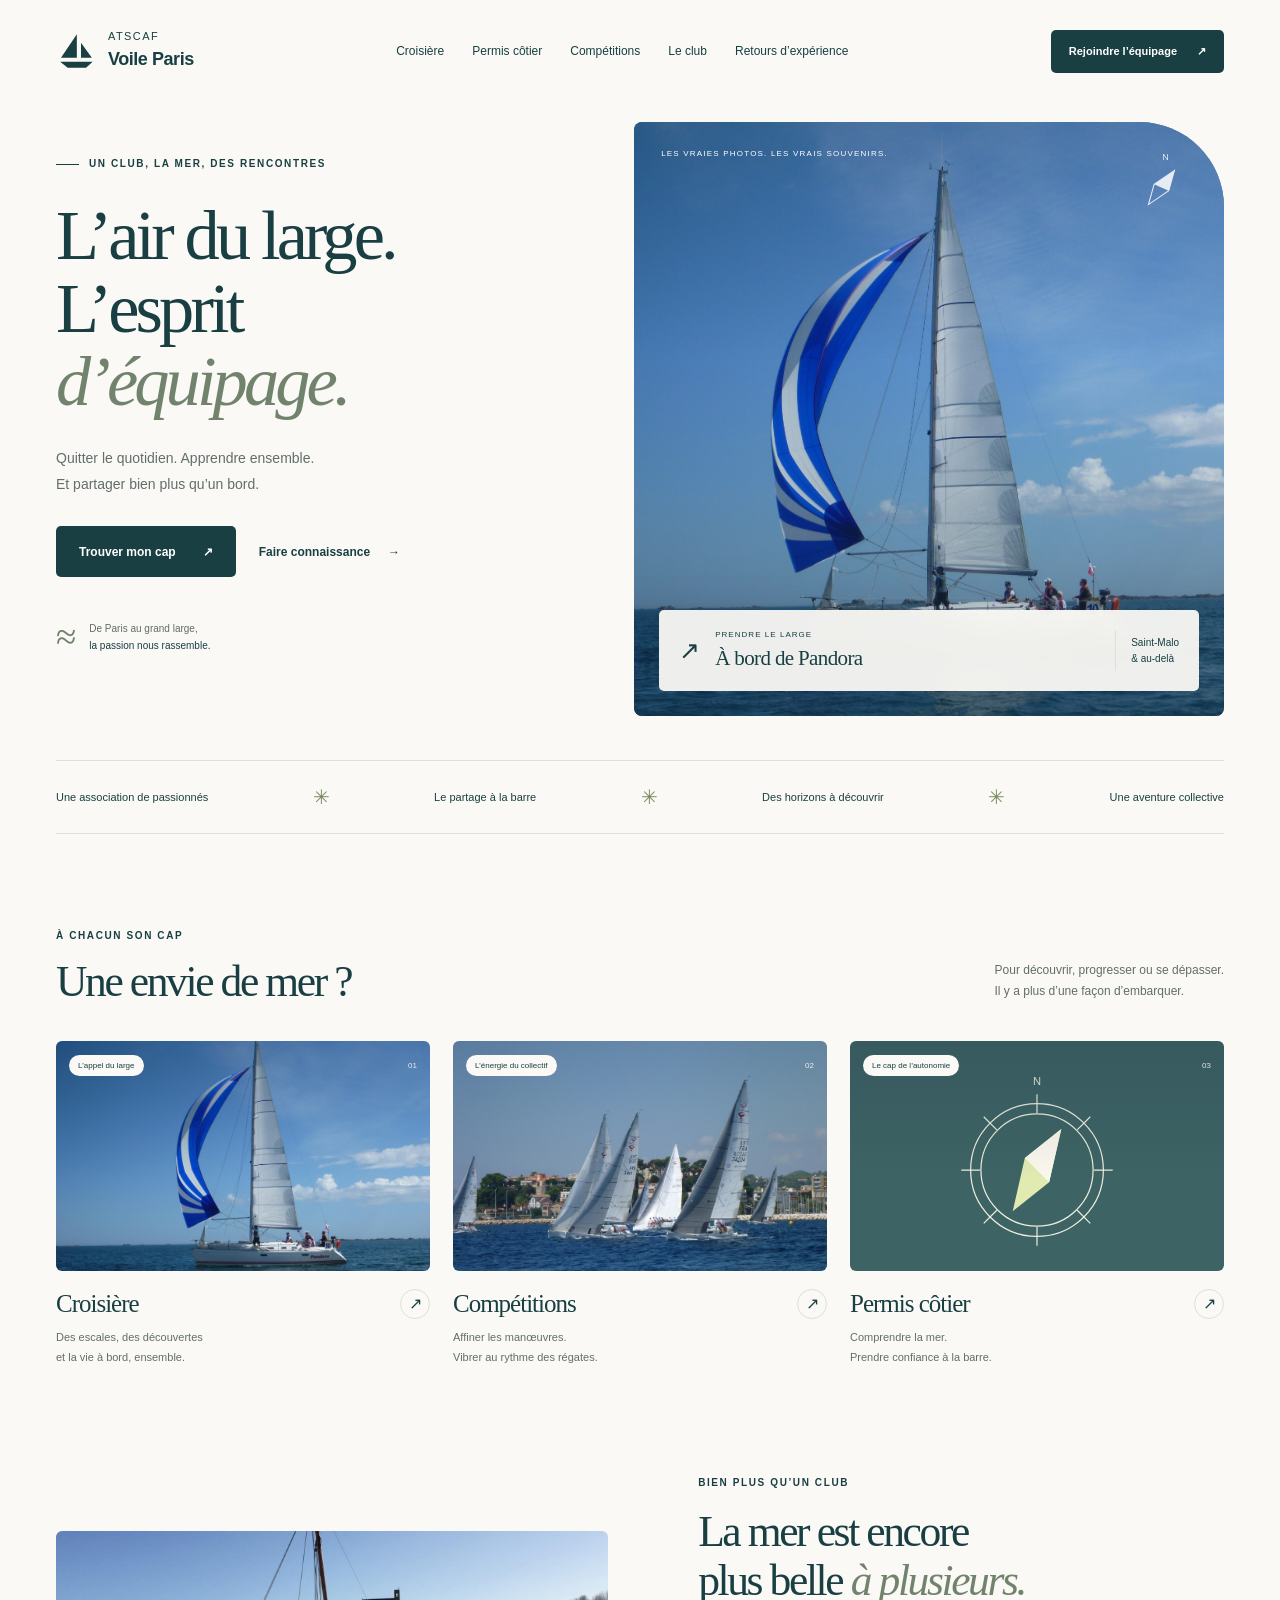
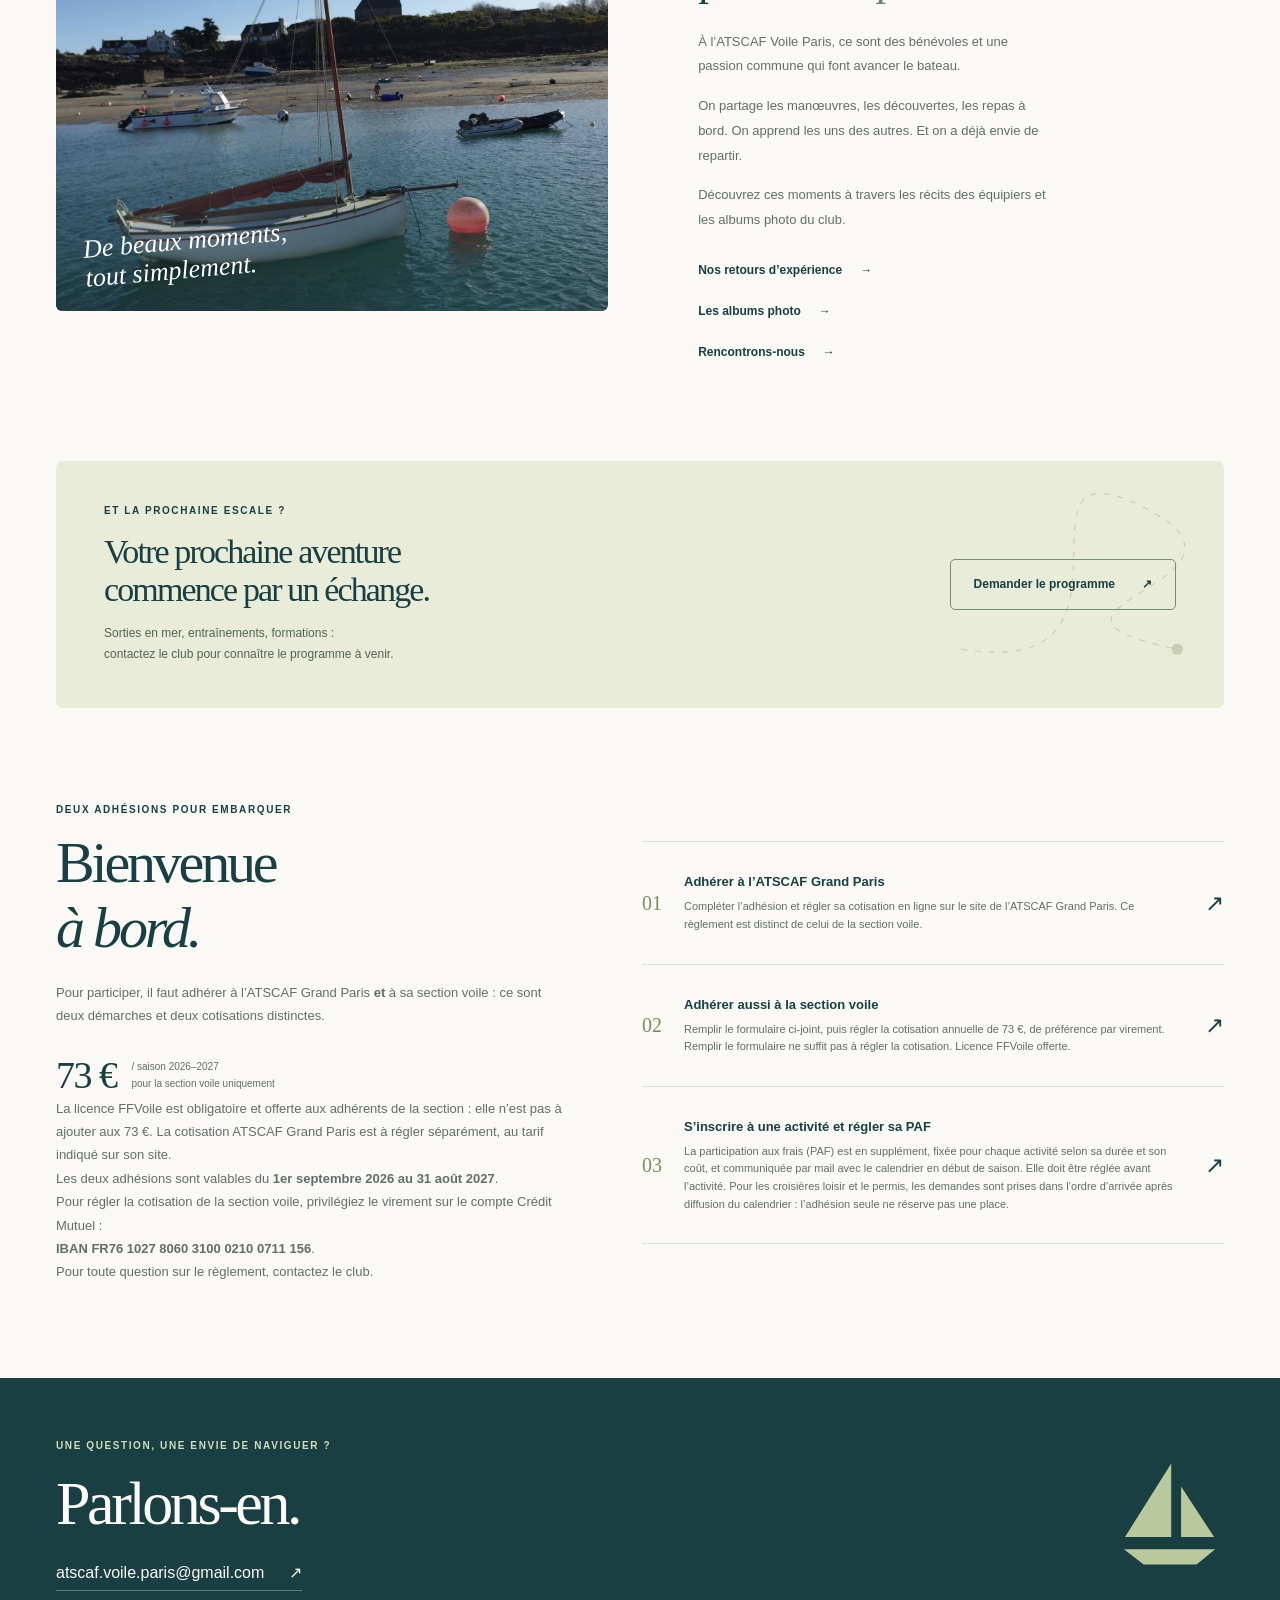
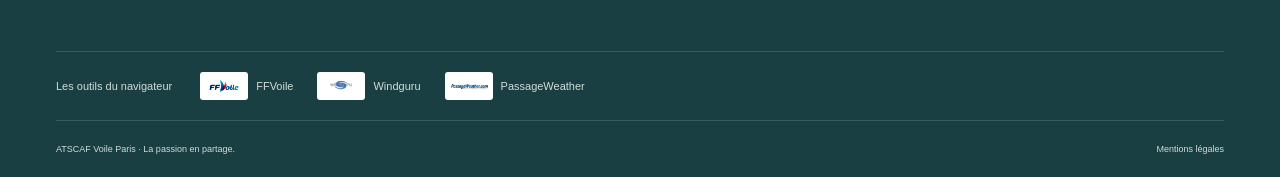
==== commit 44d2716b: "clean" ====
--- a/index.html
+++ b/index.html
@@ -108,7 +108,7 @@
         <a class="footer-tool" href="https://www.passageweather.com/"><img src="assets/images/outils/passageweather.png" alt="" width="300" height="150" loading="lazy"><span><strong>PassageWeather</strong><small>La météo marine au large</small></span><span aria-hidden="true">↗</span></a>
       </div>
     </section>
-    <div class="footer-bottom wrap"><span>ATSCAF Voile Paris · La passion en partage.</span><a href="pages/mentions-legales.html">Mentions légales</a><span class="prototype-label">Première maquette · Direction visuelle</span></div>
+    <div class="footer-bottom wrap"><span>ATSCAF Voile Paris · La passion en partage.</span><a href="pages/mentions-legales.html">Mentions légales</a></div>
   </footer>
   <!-- shared:footer:end -->
 </body>
--- a/assets/css/styles.css
+++ b/assets/css/styles.css
@@ -134,7 +134,6 @@
 .footer-tool small, .footer-tool > span:last-child { display: none; }
 .footer-bottom { display: flex; flex-wrap: wrap; justify-content: space-between; gap: 20px; padding-block: 23px; border-top: 1px solid #ffffff25; font-size: 9px; color: #d2dcd7; }
 .footer-bottom a:hover { color: var(--lime); }
-.prototype-label { opacity: .7; }
 .sr-only, .skip-link:not(:focus) { position: absolute; width: 1px; height: 1px; padding: 0; margin: -1px; overflow: hidden; clip-path: inset(50%); white-space: nowrap; }
 .skip-link:focus { position: fixed; z-index: 5; top: 12px; left: 12px; background: var(--lime); padding: 15px; }
 .legal-intro { padding-block: 24px 44px; border-bottom: 1px solid var(--line); }
@@ -285,7 +284,6 @@
   .email-link { font-size: 12px; gap: 9px; }
   .footer-sail { width: 47px; height: 60px; margin-left: 15px; }
   .footer-bottom { gap: 15px; font-size: 9px; }
-  .prototype-label { width: 100%; }
 }
 @media (max-width: 360px) {
   .brand { gap: 7px; }
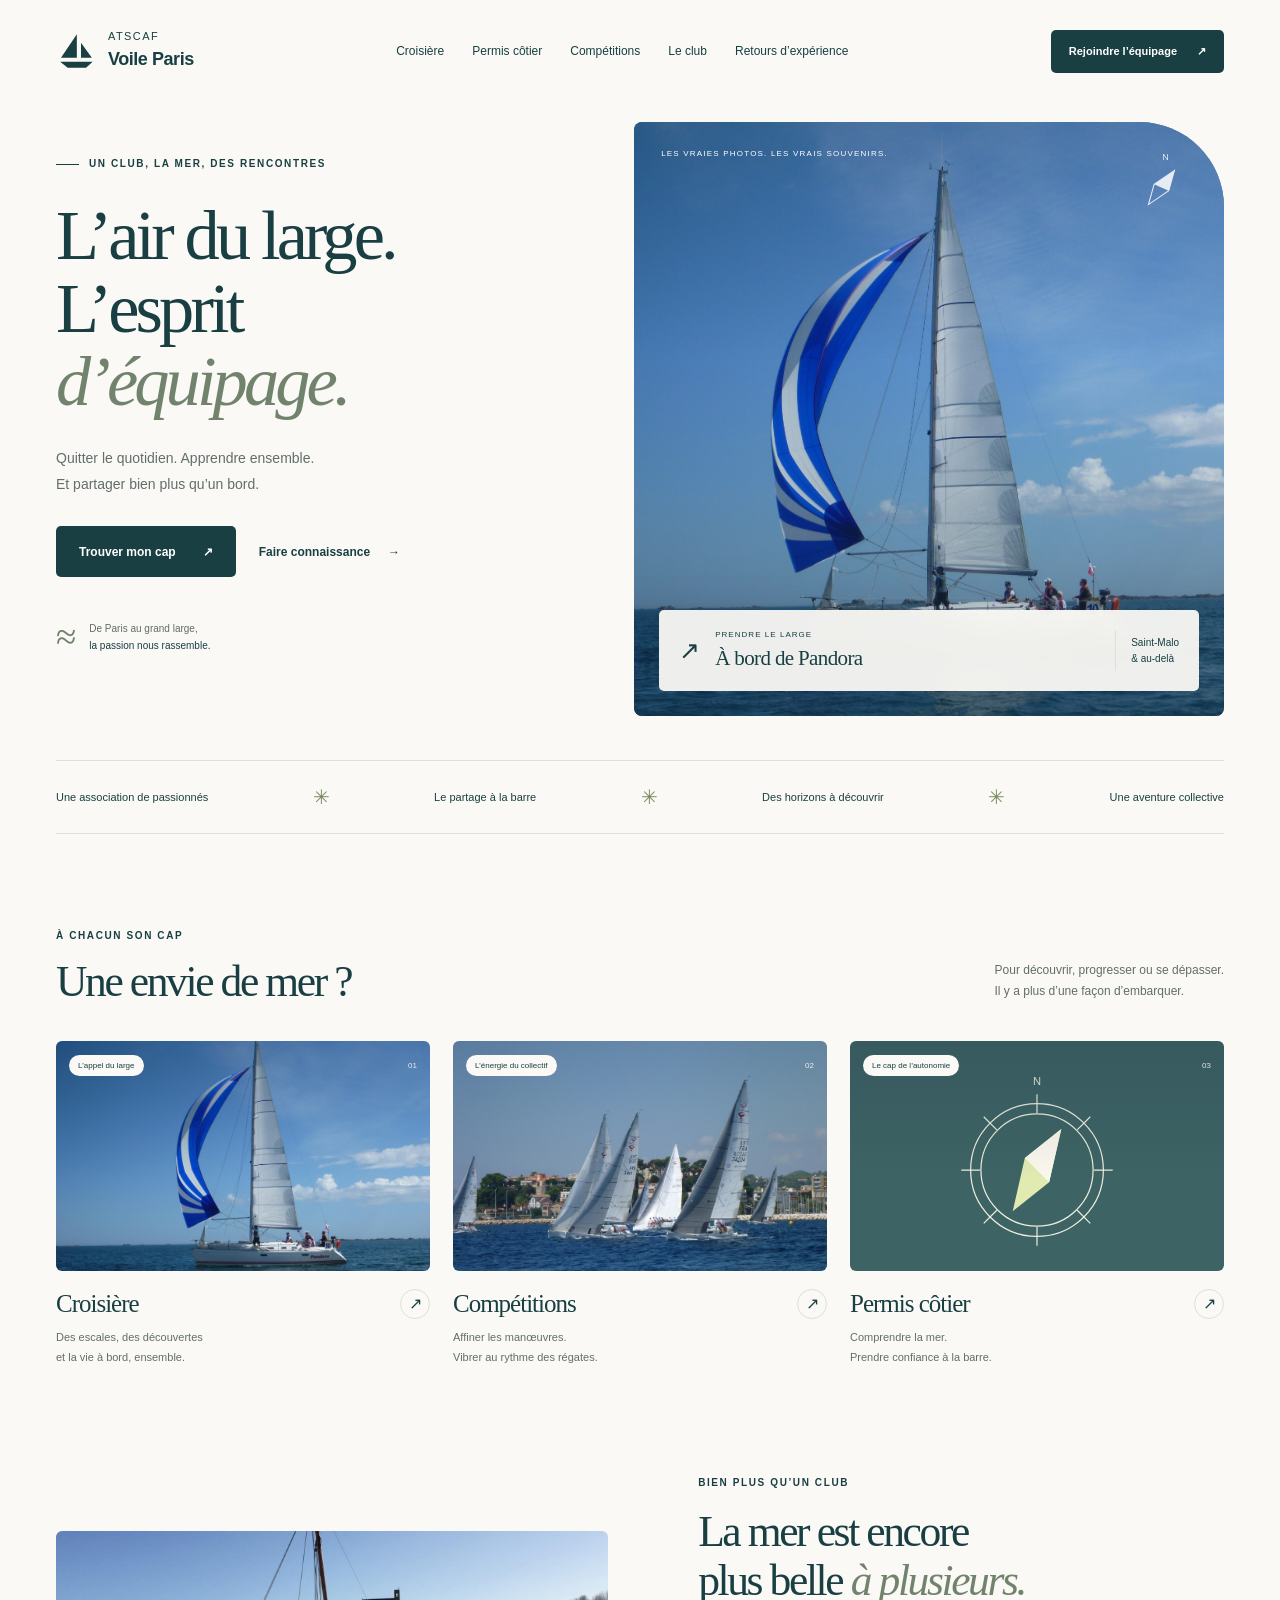
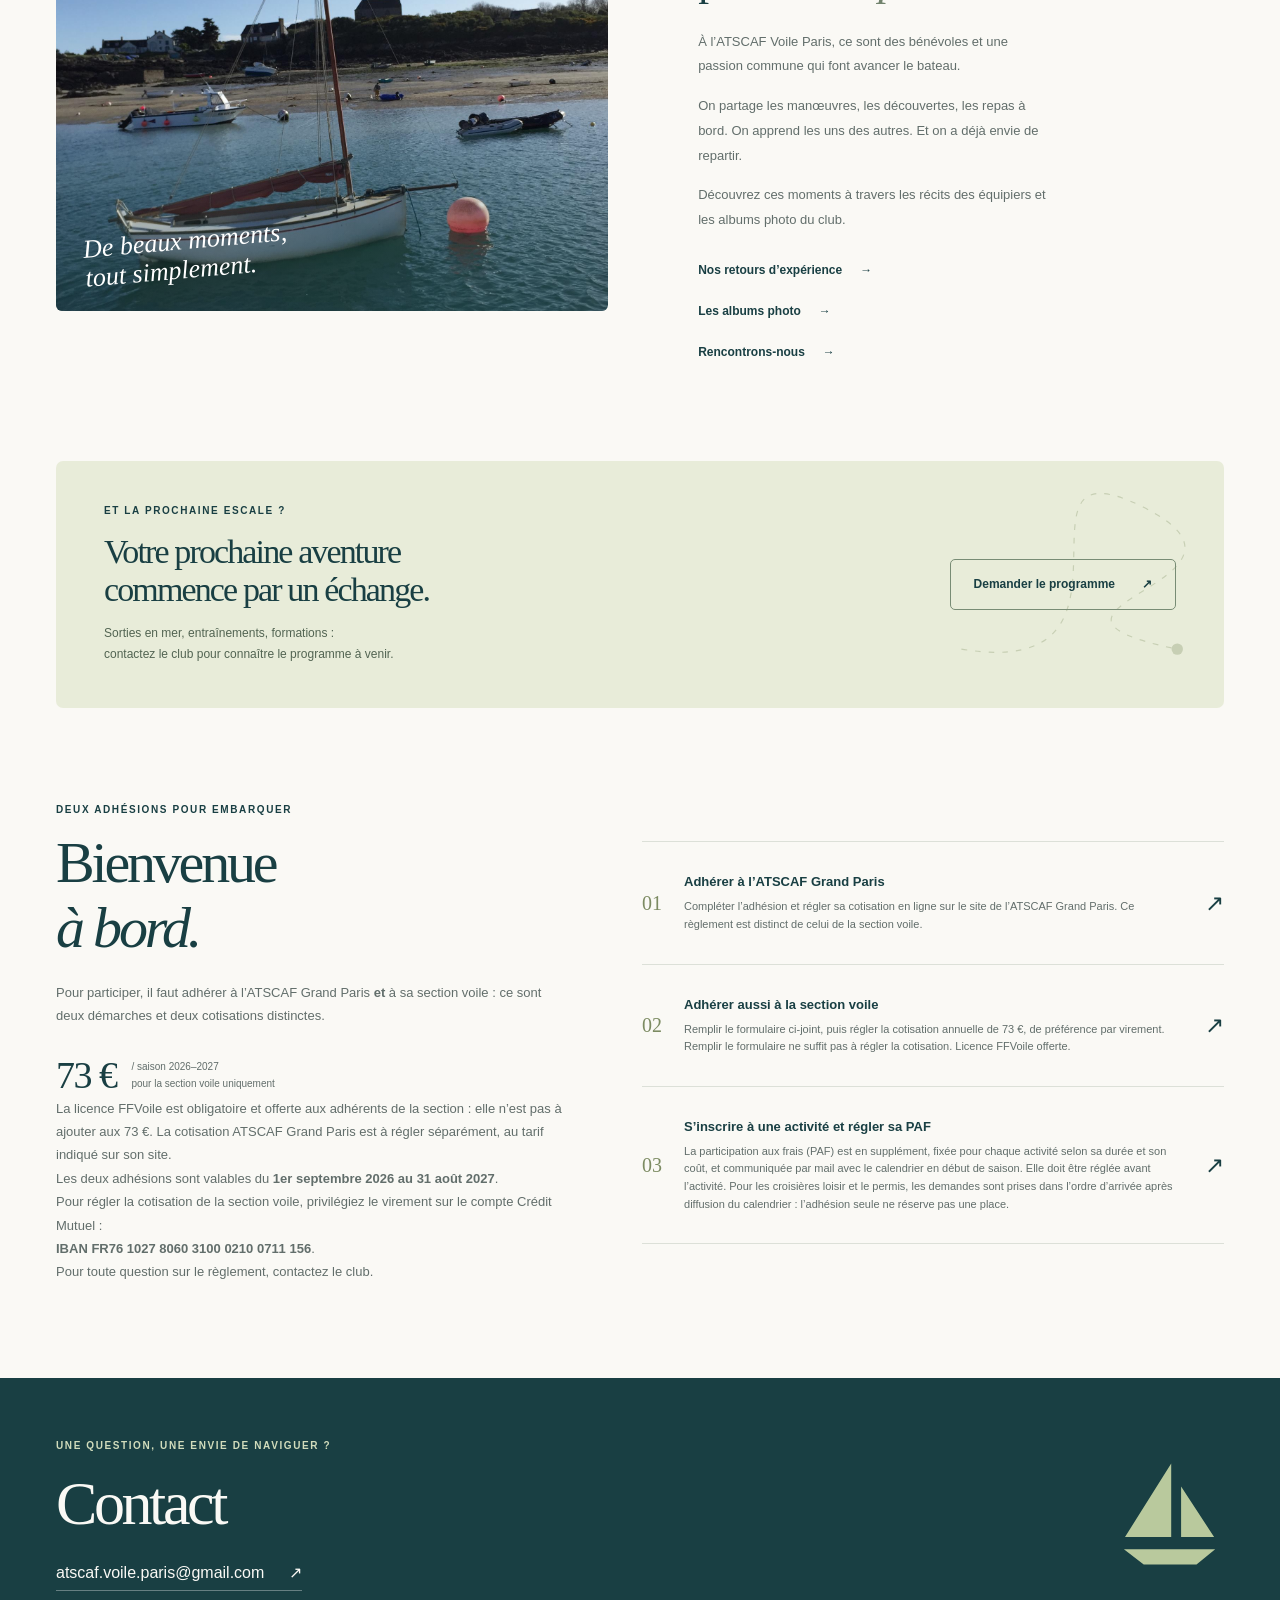
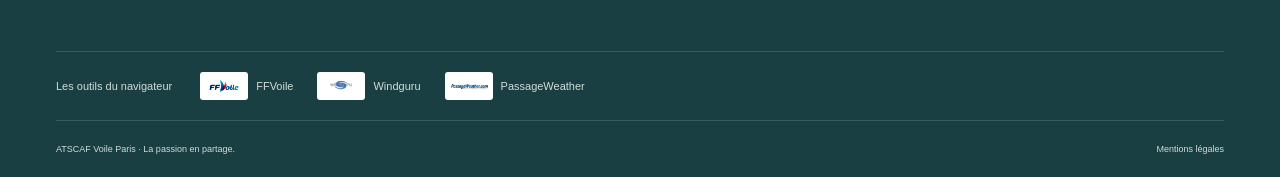
==== commit a177cd89: "modifs tachou" ====
--- a/index.html
+++ b/index.html
@@ -99,7 +99,7 @@
 
   <!-- shared:footer:start -->
   <footer id="contact">
-    <div class="footer-main wrap"><div><p class="eyebrow">UNE QUESTION, UNE ENVIE DE NAVIGUER ?</p><h2>Parlons-en.</h2><a class="email-link" href="mailto:atscaf.voile.paris@gmail.com">atscaf.voile.paris@gmail.com <span aria-hidden="true">↗</span></a></div><svg class="footer-sail" viewBox="0 0 100 100" aria-hidden="true"><path d="M52 4 10 71h42zm9 21v46h30zM9 82h83L75 96H27z" fill="currentColor"/></svg></div>
+    <div class="footer-main wrap"><div><p class="eyebrow">UNE QUESTION, UNE ENVIE DE NAVIGUER ?</p><h2>Contact</h2><a class="email-link" href="mailto:atscaf.voile.paris@gmail.com">atscaf.voile.paris@gmail.com <span aria-hidden="true">↗</span></a></div><svg class="footer-sail" viewBox="0 0 100 100" aria-hidden="true"><path d="M52 4 10 71h42zm9 21v46h30zM9 82h83L75 96H27z" fill="currentColor"/></svg></div>
     <section class="footer-tools wrap" aria-labelledby="footer-tools-title">
       <h2 id="footer-tools-title">Les outils du navigateur</h2>
       <div class="footer-tools-links">
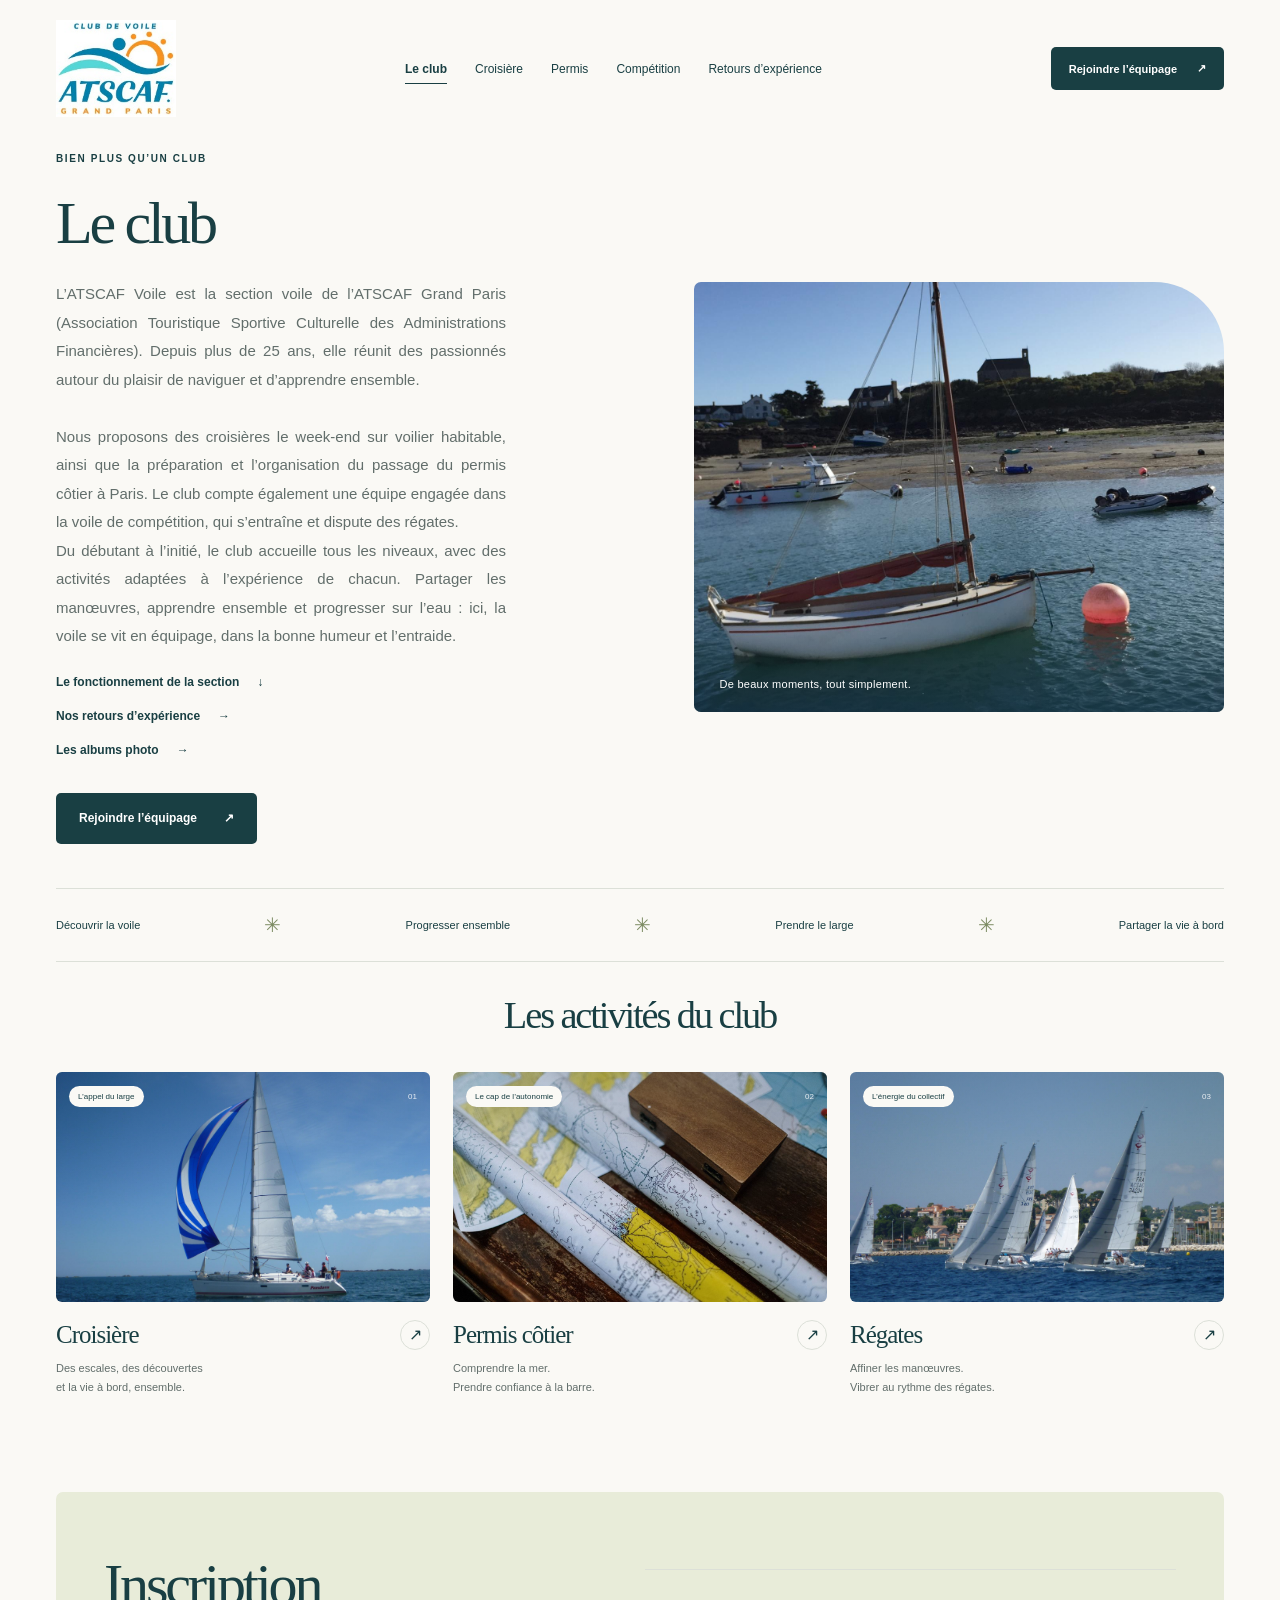
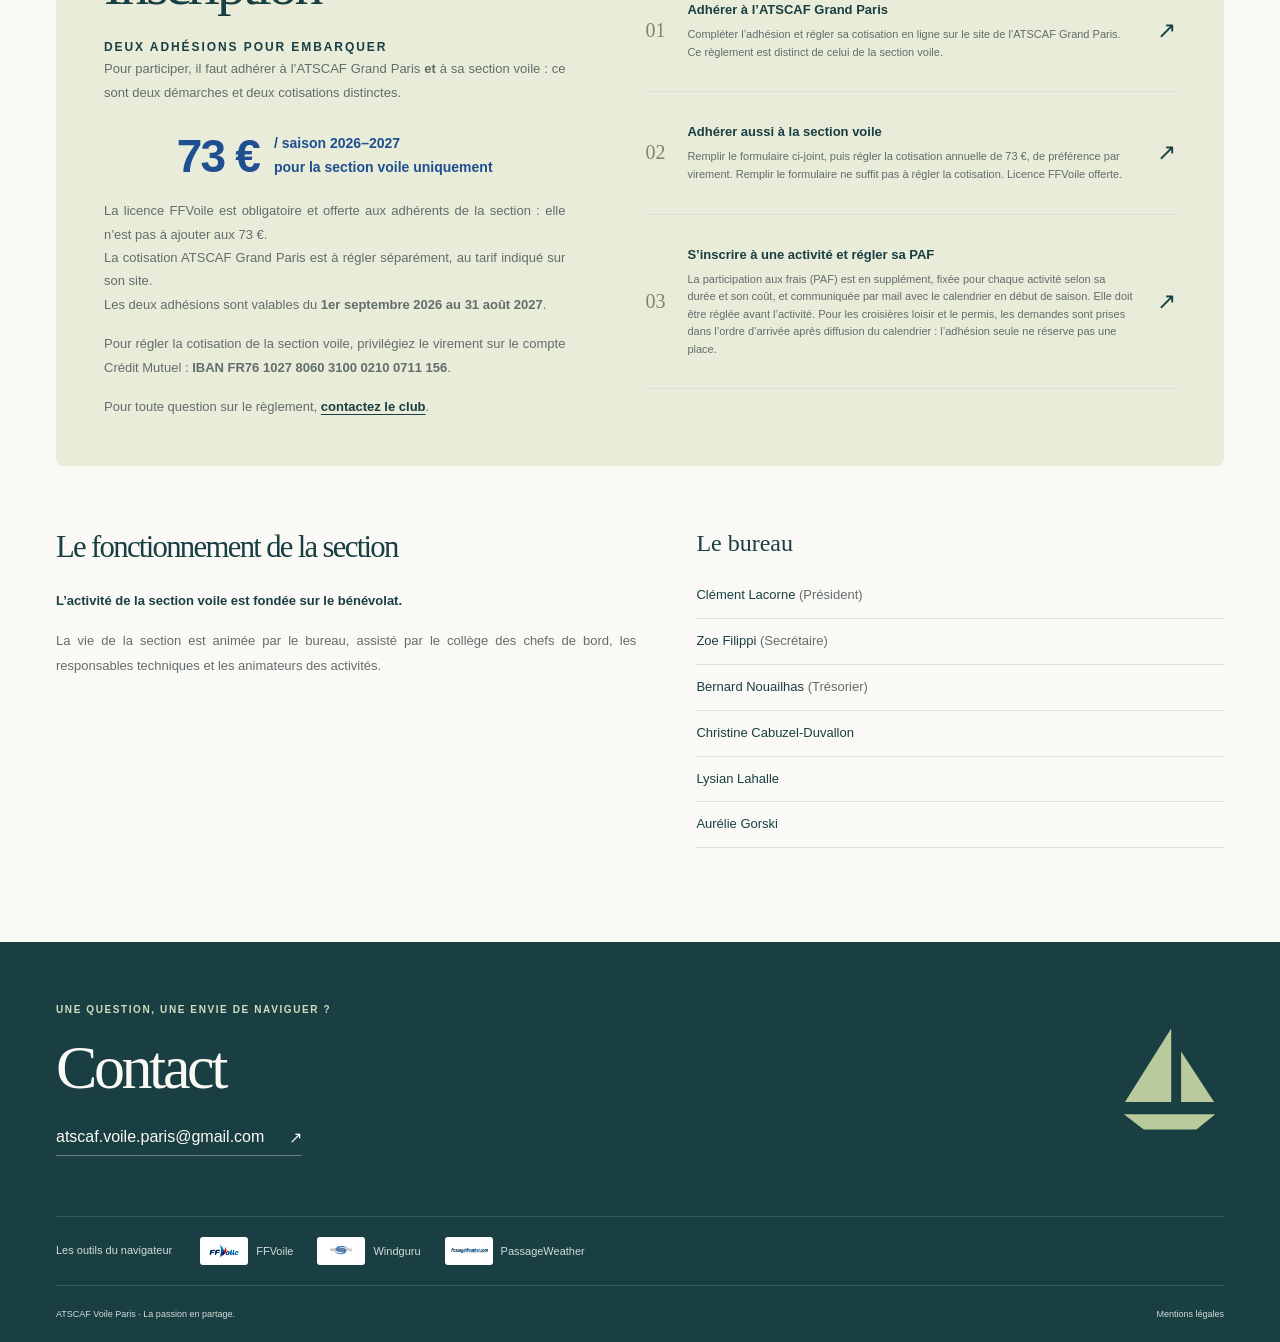
==== commit 26967130: "Tachou" ====
--- a/index.html
+++ b/index.html
@@ -4,24 +4,24 @@
   <meta charset="UTF-8">
   <meta name="viewport" content="width=device-width, initial-scale=1">
   <meta name="theme-color" content="#153e43">
-  <meta name="description" content="Découvrez la voile avec l’ATSCAF Voile Paris : croisière, compétition et permis côtier. Une association, une passion, l’esprit d’équipage.">
-  <title>ATSCAF Voile Paris — L’esprit d’équipage</title>
+  <meta name="description" content="La section voile de l’ATSCAF Grand Paris : croisières le week-end sur voilier habitable, permis côtier à Paris et compétitions, dans un esprit de partage.">
+  <title>Le club — ATSCAF Voile Paris</title>
   <link rel="icon" href="assets/icons/favicon.svg" type="image/svg+xml">
   <link rel="stylesheet" href="assets/css/styles.css">
+  <link rel="stylesheet" href="assets/css/activities.css">
 </head>
 <body>
   <a class="skip-link" href="#contenu">Aller au contenu</a>
   <!-- shared:header:start -->
   <header class="site-header">
     <a class="brand" href="#accueil" aria-label="ATSCAF Voile Paris, accueil">
-      <svg class="brand-mark" viewBox="0 0 48 48" aria-hidden="true"><path d="M25 4 6 32h19zm5 10v18h13zM5 37h39l-8 7H14z" fill="currentColor"/></svg>
-      <span>ATSCAF <strong>Voile Paris</strong></span>
+      <img class="brand-mark" src="assets/images/site/logo-atscaf-voile.png" alt="" width="195" height="158">
     </a>
     <nav aria-label="Navigation principale">
+      <a href="#club" aria-current="page">Le club</a>
       <a href="pages/croisiere.html">Croisière</a>
-      <a href="pages/permis.html">Permis côtier</a>
-      <a href="pages/competitions.html">Compétitions</a>
-      <a href="#club">Le club</a>
+      <a href="pages/permis.html">Permis</a>
+      <a href="pages/competitions.html">Compétition</a>
       <a href="pages/retours-experience.html">Retours d’expérience</a>
     </nav>
     <a class="button button-small button-dark header-join" href="#adherer">Rejoindre l’équipage <span aria-hidden="true">↗</span></a>
@@ -29,70 +29,77 @@
   <!-- shared:header:end -->
 
   <main id="contenu">
-    <section class="hero wrap" id="accueil" aria-labelledby="hero-title">
-      <div class="hero-copy">
-        <p class="eyebrow"><span class="tiny-line"></span> UN CLUB, LA MER, DES RENCONTRES</p>
-        <h1 id="hero-title">L’air du large.<br>L’esprit<br><em>d’équipage.</em></h1>
-        <p class="hero-description">Quitter le quotidien. Apprendre ensemble.<br>Et partager bien plus qu’un bord.</p>
-        <div class="hero-actions">
-          <a class="button button-dark" href="#activites">Trouver mon cap <span aria-hidden="true">↗</span></a>
-          <a class="text-link" href="#club">Faire connaissance <span aria-hidden="true">→</span></a>
+    <section class="activity-hero wrap" id="accueil" aria-labelledby="club-title">
+      <div class="activity-intro" id="club">
+        <p class="eyebrow">BIEN PLUS QU’UN CLUB</p>
+        <h1 id="club-title">Le club</h1>
+        <p>L’ATSCAF Voile est la section voile de l’ATSCAF Grand Paris (Association Touristique Sportive Culturelle des Administrations Financières). Depuis plus de 25 ans, elle réunit des passionnés autour du plaisir de naviguer et d’apprendre ensemble.</p>
+        <p>Nous proposons des croisières le week-end sur voilier habitable, ainsi que la préparation et l’organisation du passage du permis côtier à Paris. Le club compte également une équipe engagée dans la voile de compétition, qui s’entraîne et dispute des régates.</p>
+        <p>Du débutant à l’initié, le club accueille tous les niveaux, avec des activités adaptées à l’expérience de chacun. Partager les manœuvres, apprendre ensemble et progresser sur l’eau : ici, la voile se vit en équipage, dans la bonne humeur et l’entraide.</p>
+        <div class="club-links">
+          <a class="text-link" href="#fonctionnement">Le fonctionnement de la section <span aria-hidden="true">↓</span></a>
+          <a class="text-link" href="pages/retours-experience.html">Nos retours d’expérience <span aria-hidden="true">→</span></a>
+          <a class="text-link" href="pages/retours-experience.html#albums">Les albums photo <span aria-hidden="true">→</span></a>
         </div>
-        <div class="hero-note"><span class="note-icon" aria-hidden="true">≈</span><p>De Paris au grand large,<br><strong>la passion nous rassemble.</strong></p></div>
+        <a class="button button-dark" href="#adherer">Rejoindre l’équipage <span aria-hidden="true">↗</span></a>
       </div>
-      <div class="hero-visual">
-        <img class="hero-image" src="assets/images/site/croisiere.jpg" alt="Pandora, le voilier du club, sous ses voiles bleues et blanches en pleine mer" width="1920" height="1440" fetchpriority="high">
-        <span class="image-caption">LES VRAIES PHOTOS. LES VRAIS SOUVENIRS.</span>
-        <div class="compass" aria-hidden="true"><span>N</span><svg viewBox="0 0 80 80"><path d="m51 19-7 25-25 17 7-25z" fill="none" stroke="currentColor" stroke-width="1.3"/><path d="m51 19-25 17 18 8z" fill="currentColor"/></svg></div>
-        <div class="photo-label"><span class="label-icon" aria-hidden="true">↗</span><div><small>PRENDRE LE LARGE</small><strong>À bord de Pandora</strong></div><span class="photo-label-line"></span><span class="label-location">Saint-Malo<br>& au-delà</span></div>
-      </div>
+      <figure class="activity-cover">
+        <img src="assets/images/albums/chausey/01-navigation.jpg" alt="Un voilier au mouillage devant les îles Chausey, lors d’une sortie du club" width="1920" height="1081" fetchpriority="high">
+        <figcaption>De beaux moments, tout simplement.</figcaption>
+      </figure>
     </section>
 
     <div class="values-strip wrap" aria-label="Les valeurs du club">
-      <span>Une association de passionnés</span><span aria-hidden="true">✳</span>
-      <span>Le partage à la barre</span><span aria-hidden="true">✳</span>
-      <span>Des horizons à découvrir</span><span aria-hidden="true">✳</span>
-      <span>Une aventure collective</span>
+      <span>Découvrir la voile</span><span aria-hidden="true">✳</span>
+      <span>Progresser ensemble</span><span aria-hidden="true">✳</span>
+      <span>Prendre le large</span><span aria-hidden="true">✳</span>
+      <span>Partager la vie à bord</span>
     </div>
 
     <section class="activities section wrap" id="activites" aria-labelledby="activities-title">
       <div class="section-heading">
-        <div><p class="eyebrow">À CHACUN SON CAP</p><h2 id="activities-title">Une envie de mer ?</h2></div>
-        <p>Pour découvrir, progresser ou se dépasser.<br>Il y a plus d’une façon d’embarquer.</p>
+        <h2 id="activities-title">Les activités du club</h2>
       </div>
       <div class="activity-grid">
         <a class="activity-card" href="pages/croisiere.html">
           <span class="card-visual"><img src="assets/images/site/croisiere.jpg" alt="" width="1920" height="1440" loading="lazy"><span class="card-tag">L’appel du large</span><span class="card-number">01</span></span>
           <span class="card-content"><span class="card-title">Croisière <span class="round-arrow" aria-hidden="true">↗</span></span><span class="card-description">Des escales, des découvertes<br>et la vie à bord, ensemble.</span></span>
         </a>
+        <a class="activity-card" href="pages/permis.html">
+          <span class="card-visual"><img src="assets/images/site/permis-carte-marine.jpg" alt="" width="1200" height="800" loading="lazy"><span class="card-tag">Le cap de l’autonomie</span><span class="card-number">02</span></span>
+          <span class="card-content"><span class="card-title">Permis côtier <span class="round-arrow" aria-hidden="true">↗</span></span><span class="card-description">Comprendre la mer.<br>Prendre confiance à la barre.</span></span>
+        </a>
         <a class="activity-card" href="pages/competitions.html">
-          <span class="card-visual"><img src="assets/images/site/regate.jpg" alt="" width="1920" height="1440" loading="lazy"><span class="card-tag">L’énergie du collectif</span><span class="card-number">02</span></span>
-          <span class="card-content"><span class="card-title">Compétitions <span class="round-arrow" aria-hidden="true">↗</span></span><span class="card-description">Affiner les manœuvres.<br>Vibrer au rythme des régates.</span></span>
-        </a>
-        <a class="activity-card" href="pages/permis.html">
-          <span class="card-visual illustration coastal"><span class="card-tag">Le cap de l’autonomie</span><span class="card-number">03</span><svg viewBox="0 0 300 230" aria-hidden="true"><g fill="none" stroke="#eceddd" stroke-width="1.3"><circle cx="150" cy="122" r="71"/><circle cx="150" cy="122" r="60"/><path d="M150 41v20m0 122v20M69 122h20m122 0h20m-138-57 14 14m86 86 14 14m0-114-14 14m-86 86-14 14"/></g><path d="m176 78-13 57-39 31 13-57z" fill="#e0eab1"/><path d="m176 78-39 31 26 26z" fill="#fbf8ed"/><text x="150" y="31" text-anchor="middle" fill="#eceddd" font-family="sans-serif" font-size="12">N</text></svg></span>
-          <span class="card-content"><span class="card-title">Permis côtier <span class="round-arrow" aria-hidden="true">↗</span></span><span class="card-description">Comprendre la mer.<br>Prendre confiance à la barre.</span></span>
+          <span class="card-visual"><img src="assets/images/site/regate.jpg" alt="" width="1920" height="1440" loading="lazy"><span class="card-tag">L’énergie du collectif</span><span class="card-number">03</span></span>
+          <span class="card-content"><span class="card-title">Régates <span class="round-arrow" aria-hidden="true">↗</span></span><span class="card-description">Affiner les manœuvres.<br>Vibrer au rythme des régates.</span></span>
         </a>
       </div>
     </section>
 
-    <section class="club section wrap" id="club" aria-labelledby="club-title">
-      <div class="club-image"><img src="assets/images/albums/chausey/01-navigation.jpg" alt="Un voilier au mouillage devant les îles Chausey, lors d’une sortie du club" width="1920" height="1081" loading="lazy"><span class="handwritten">De beaux moments,<br>tout simplement.</span></div>
-      <div class="club-copy"><p class="eyebrow">BIEN PLUS QU’UN CLUB</p><h2 id="club-title">La mer est encore<br>plus belle <em>à plusieurs.</em></h2><p>À l’ATSCAF Voile Paris, ce sont des bénévoles et une passion commune qui font avancer le bateau.</p><p>On partage les manœuvres, les découvertes, les repas à bord. On apprend les uns des autres. Et on a déjà envie de repartir.</p><p>Découvrez ces moments à travers les récits des équipiers et les albums photo du club.</p><div class="club-links"><a class="text-link" href="pages/retours-experience.html">Nos retours d’expérience <span aria-hidden="true">→</span></a><a class="text-link" href="pages/retours-experience.html#albums">Les albums photo <span aria-hidden="true">→</span></a><a class="text-link" href="#contact">Rencontrons-nous <span aria-hidden="true">→</span></a></div></div>
-    </section>
-
-    <section class="programme wrap" aria-labelledby="programme-title">
-      <div><p class="eyebrow">ET LA PROCHAINE ESCALE ?</p><h2 id="programme-title">Votre prochaine aventure<br>commence par un échange.</h2><p>Sorties en mer, entraînements, formations :<br>contactez le club pour connaître le programme à venir.</p></div>
-      <a class="button button-outline" href="mailto:atscaf.voile.paris@gmail.com?subject=Le%20programme%20du%20club">Demander le programme <span aria-hidden="true">↗</span></a>
-      <svg class="route-decoration" viewBox="0 0 220 180" aria-hidden="true"><path d="M10 155c180 30 30-190 160-125s-140 90 30 125" fill="none" stroke="currentColor" stroke-dasharray="5 7"/><circle cx="200" cy="155" r="5" fill="currentColor"/></svg>
-    </section>
-
-    <section class="join section wrap" id="adherer" aria-labelledby="join-title">
-      <div class="join-intro"><p class="eyebrow">DEUX ADHÉSIONS POUR EMBARQUER</p><h2 id="join-title">Bienvenue<br><em>à bord.</em></h2><p>Pour participer, il faut adhérer à l’ATSCAF Grand Paris <strong>et</strong> à sa section voile : ce sont deux démarches et deux cotisations distinctes.</p><div class="price"><strong>73 €</strong><span>/ saison 2026–2027<br>pour la section voile uniquement</span></div><p>La licence FFVoile est obligatoire et offerte aux adhérents de la section : elle n’est pas à ajouter aux 73 €. La cotisation ATSCAF Grand Paris est à régler séparément, au tarif indiqué sur son site.</p><p>Les deux adhésions sont valables du <strong>1er septembre 2026 au 31 août 2027</strong>.</p><p id="reglement">Pour régler la cotisation de la section voile, privilégiez le virement sur le compte Crédit Mutuel :<br><strong>IBAN FR76 1027 8060 3100 0210 0711 156</strong>.<br>Pour toute question sur le règlement, <a href="mailto:atscaf.voile.paris@gmail.com?subject=R%C3%A8glement%20de%20la%20cotisation">contactez le club</a>.</p></div>
+    <section class="join section wrap join-panel" id="adherer" aria-labelledby="join-title">
+      <div class="join-intro"><h2 id="join-title">Inscription</h2><p class="eyebrow">DEUX ADHÉSIONS POUR EMBARQUER</p><p>Pour participer, il faut adhérer à l’ATSCAF Grand Paris <strong>et</strong> à sa section voile : ce sont deux démarches et deux cotisations distinctes.</p><div class="price"><strong>73 €</strong><span>/ saison 2026–2027<br>pour la section voile uniquement</span></div><p>La licence FFVoile est obligatoire et offerte aux adhérents de la section : elle n’est pas à ajouter aux 73 €.</p><p>La cotisation ATSCAF Grand Paris est à régler séparément, au tarif indiqué sur son site.</p><p>Les deux adhésions sont valables du <strong>1er septembre 2026 au 31 août 2027</strong>.</p><p id="reglement">Pour régler la cotisation de la section voile, privilégiez le virement sur le compte Crédit Mutuel : <strong>IBAN FR76 1027 8060 3100 0210 0711 156</strong>.</p><p>Pour toute question sur le règlement, <a href="mailto:atscaf.voile.paris@gmail.com?subject=R%C3%A8glement%20de%20la%20cotisation">contactez le club</a>.</p></div>
       <div class="join-steps">
         <a class="join-step" href="https://www.atscaf.paris/com/page/1074" target="_blank" rel="noopener noreferrer"><span class="step-number">01</span><span><strong>Adhérer à l’ATSCAF Grand Paris</strong><span>Compléter l’adhésion et régler sa cotisation en ligne sur le site de l’ATSCAF Grand Paris. Ce règlement est distinct de celui de la section voile.</span></span><span class="step-arrow" aria-hidden="true">↗</span><span class="sr-only"> (nouvel onglet)</span></a>
         <a class="join-step" href="https://docs.google.com/forms/d/e/1FAIpQLSe904c-ckW6Wmnk8QEPzkk7pINKoZInvXXP_LHOJEXJYz2a5w/viewform?usp=publish-editor" target="_blank" rel="noopener noreferrer"><span class="step-number">02</span><span><strong>Adhérer aussi à la section voile</strong><span>Remplir le formulaire ci-joint, puis régler la cotisation annuelle de 73 €, de préférence par virement. Remplir le formulaire ne suffit pas à régler la cotisation. Licence FFVoile offerte.</span></span><span class="step-arrow" aria-hidden="true">↗</span><span class="sr-only"> (nouvel onglet)</span></a>
         <a class="join-step" href="mailto:atscaf.voile.paris@gmail.com?subject=Adh%C3%A9sion%20et%20premi%C3%A8re%20sortie"><span class="step-number">03</span><span><strong>S’inscrire à une activité et régler sa PAF</strong><span>La participation aux frais (PAF) est en supplément, fixée pour chaque activité selon sa durée et son coût, et communiquée par mail avec le calendrier en début de saison. Elle doit être réglée avant l’activité. Pour les croisières loisir et le permis, les demandes sont prises dans l’ordre d’arrivée après diffusion du calendrier : l’adhésion seule ne réserve pas une place.</span></span><span class="step-arrow" aria-hidden="true">↗</span></a>
+      </div>
+    </section>
+    <section class="club-organisation section wrap" id="fonctionnement" aria-labelledby="fonctionnement-title">
+      <div class="club-organisation-intro">
+        <h2 id="fonctionnement-title">Le fonctionnement de la section</h2>
+        <p><strong>L’activité de la section voile est fondée sur le bénévolat.</strong></p>
+        <p>La vie de la section est animée par le bureau, assisté par le collège des chefs de bord, les responsables techniques et les animateurs des activités.</p>
+      </div>
+      <div class="club-bureau">
+        <h3>Le bureau</h3>
+        <ul class="bureau-list">
+          <li>Clément Lacorne <span>(Président)</span></li>
+          <li>Zoe Filippi <span>(Secrétaire)</span></li>
+          <li>Bernard Nouailhas <span>(Trésorier)</span></li>
+          <li>Christine Cabuzel-Duvallon</li>
+          <li>Lysian Lahalle</li>
+          <li>Aurélie Gorski</li>
+        </ul>
       </div>
     </section>
   </main>
--- a/assets/css/styles.css
+++ b/assets/css/styles.css
@@ -12,6 +12,7 @@
 img { display: block; width: 100%; height: 100%; object-fit: cover; }
 svg { display: block; }
 h1, h2, p { margin: 0; }
+p:not(.eyebrow) { text-align: justify; }
 h1, h2 { font-family: Georgia, "Times New Roman", serif; font-weight: 400; letter-spacing: -.055em; }
 h2 { font-size: clamp(34px, 3.4vw, 50px); line-height: 1.12; }
 em { font-weight: 400; }
@@ -20,9 +21,7 @@
 .eyebrow { font-size: 10px; letter-spacing: .16em; font-weight: 650; line-height: 1.6; }
 .site-header { width: min(1440px, 100%); margin-inline: auto; min-height: 102px; padding: 20px 56px; display: flex; align-items: center; justify-content: space-between; gap: 28px; }
 .brand { display: flex; align-items: center; gap: 12px; flex-shrink: 0; }
-.brand-mark { width: 40px; height: 44px; }
-.brand > span { font-size: 11px; letter-spacing: .13em; line-height: 1.6; }
-.brand strong { display: block; font-size: 18px; letter-spacing: -.025em; font-weight: 600; }
+.brand-mark { width: 120px; height: auto; object-fit: contain; }
 .site-header nav { display: flex; flex-wrap: wrap; gap: 28px; }
 .site-header nav a { font-size: 12px; position: relative; padding-block: 8px; }
 .site-header nav a::after, .text-link::after { content: ""; position: absolute; inset: auto 0 0; height: 1px; background: currentColor; transform: scaleX(0); transform-origin: left; transition: transform .3s var(--ease); }
@@ -38,7 +37,8 @@
 .button-outline { border: 1px solid #788c75; position: relative; z-index: 1; }
 .button-outline:hover { background: var(--ink); color: white; }
 .text-link { font-size: 12px; font-weight: 600; position: relative; padding-block: 8px; display: inline-flex; align-items: center; gap: 18px; }
-.hero { display: grid; grid-template-columns: 1fr 1.08fr; gap: 32px; padding-block: 20px 44px; min-height: 658px; }
+.hero { display: flex; flex-direction: column; gap: 16px; padding-block: 20px 44px; }
+.hero > .text-link { align-self: flex-start; }
 .hero-copy { padding-block: 34px 8px; }
 .hero-copy .eyebrow { display: flex; align-items: center; gap: 10px; }
 .tiny-line { width: 23px; height: 1px; background: currentColor; }
@@ -70,6 +70,9 @@
 .section-heading { display: flex; align-items: flex-end; justify-content: space-between; gap: 30px; margin-bottom: 35px; }
 .section-heading h2 { margin-top: 13px; }
 .section-heading > p { font-size: 12px; color: var(--muted); line-height: 1.8; padding-bottom: 3px; }
+.activities.section { padding-top: 32px; }
+.activities .section-heading { justify-content: center; text-align: center; }
+.activities .section-heading h2 { margin-top: 0; font-size: clamp(28px, 3vw, 42px); }
 .activity-grid { display: grid; grid-template-columns: repeat(3,1fr); gap: 23px; }
 .activity-card { display: block; padding: 0; text-align: left; background: transparent; border: 0; cursor: pointer; border-radius: 7px; transition: transform .4s var(--ease); }
 .card-visual { position: relative; display: block; height: 230px; overflow: hidden; background: #74969c; border-radius: 6px; }
@@ -97,17 +100,31 @@
 .club-copy h2 em { color: #71836d; }
 .club-copy > p:not(.eyebrow) { font-size: 13px; line-height: 1.9; color: var(--muted); margin-bottom: 15px; max-width: 355px; }
 .club-copy .text-link { margin-top: 7px; }
-.club-links { display: flex; align-items: flex-start; flex-direction: column; gap: 4px; }
+.club-links { display: flex; align-items: flex-start; flex-direction: column; gap: 4px; margin-top: 16px; }
+.club-organisation { display: grid; grid-template-columns: 1.1fr 1fr; gap: 60px; align-items: start; }
+.club-organisation.section { padding-top: 0; }
+.club-organisation h2 { margin-bottom: 24px; font-size: clamp(26px, 2.4vw, 34px); }
+.club-organisation-intro p { font-size: 13px; line-height: 1.9; color: var(--muted); }
+.club-organisation-intro p + p { margin-top: 16px; }
+.club-organisation-intro strong { color: var(--ink); }
+.club-bureau h3 { margin: 0 0 16px; font-family: Georgia, "Times New Roman", serif; font-size: 24px; font-weight: 400; }
+.bureau-list { list-style: none; margin: 0; padding: 0; }
+.bureau-list li { padding-block: 12px; border-bottom: 1px solid var(--line); font-size: 13px; line-height: 1.6; }
+.bureau-list span { color: var(--muted); }
 .programme { position: relative; isolation: isolate; background: #e8ecd9; border-radius: 7px; padding: 42px 48px; display: flex; align-items: center; justify-content: space-between; gap: 30px; overflow: hidden; }
 .programme h2 { font-size: 34px; margin-block: 14px; }
 .programme p:not(.eyebrow) { color: #526452; font-size: 12px; line-height: 1.8; }
 .route-decoration { position: absolute; width: 250px; right: 24px; top: 12px; color: #647a4340; z-index: -1; }
 .join { display: grid; grid-template-columns: 1fr 1.15fr; gap: 80px; align-items: center; }
+.join.join-panel { background: #e8ecd9; border-radius: 7px; padding: clamp(24px, 4vw, 48px); margin-bottom: 64px; }
 .join h2 { margin-block: 13px 20px; font-size: 58px; }
+.join-intro > .eyebrow { font-size: 12px; }
 .join-intro > p:not(.eyebrow) { color: var(--muted); font-size: 13px; line-height: 1.8; }
-.price { display: flex; align-items: center; gap: 15px; margin-top: 25px; }
-.price strong { font-family: Georgia, serif; font-size: 38px; font-weight: 400; letter-spacing: -.04em; }
-.price span { font-size: 10px; line-height: 1.7; color: var(--muted); }
+.join-intro #reglement, .join-intro #reglement + p { margin-top: 16px; }
+.join-intro #reglement + p a { color: var(--ink); font-weight: 600; text-decoration: underline; text-underline-offset: 3px; }
+.price { display: flex; align-items: center; justify-content: center; gap: 15px; margin-block: 25px 16px; color: #1e4f91; font-weight: 700; }
+.price strong { font-family: "Segoe UI", Arial, sans-serif; font-size: 46px; font-weight: 700; letter-spacing: -.04em; white-space: nowrap; }
+.price span { font-size: 14px; line-height: 1.7; color: inherit; }
 .join-intro .price-note { font-size: 10px !important; max-width: 300px; margin-top: 10px; }
 .join-step { display: flex; gap: 22px; align-items: center; border-bottom: 1px solid var(--line); padding-block: 30px; transition: padding .3s var(--ease), background .3s; }
 .join-step:first-child { border-top: 1px solid var(--line); }
@@ -173,7 +190,7 @@
   .wrap { width: calc(100% - 64px); }
   .site-header { padding-inline: 32px; flex-wrap: wrap; }
   .site-header nav { order: 3; width: 100%; justify-content: center; gap: 22px; padding-top: 10px; border-top: 1px solid var(--line); }
-  .hero { gap: 25px; min-height: 600px; }
+  .hero { gap: 25px; }
   .hero-visual { min-height: 535px; }
   .hero-copy { padding-top: 25px; }
   h1 { font-size: 65px; }
@@ -186,6 +203,7 @@
   .join { gap: 40px; }
 }
 @media (max-width: 800px) {
+  .club-organisation { grid-template-columns: 1fr; gap: 30px; }
   .legal-layout { grid-template-columns: 1fr; gap: 36px; }
   .legal-summary { position: static; padding-bottom: 25px; border-bottom: 1px solid var(--line); }
   .legal-summary ol { columns: 2; column-gap: 30px; }
@@ -193,11 +211,10 @@
   .legal-notice { margin-bottom: 36px; }
   .wrap { width: calc(100% - 40px); }
   .site-header { padding: 18px 20px; min-height: 85px; gap: 15px; flex-wrap: wrap; }
-  .brand-mark { width: 32px; }
-  .brand strong { font-size: 16px; }
+  .brand-mark { width: 96px; }
   .site-header nav { padding-block: 7px; gap: 8px 22px; }
   .button-small { font-size: 10px; padding: 11px 13px; gap: 10px; }
-  .hero { padding-top: 8px; grid-template-columns: 1fr 1fr; gap: 20px; }
+  .hero { padding-top: 8px; gap: 20px; }
   h1 { font-size: clamp(43px,7vw,60px); }
   .hero-copy .eyebrow { font-size: 8px; letter-spacing: .1em; }
   .tiny-line { display: none; }
@@ -238,7 +255,7 @@
   .legal-summary ol { columns: 1; }
   .legal-facts > div { grid-template-columns: 1fr; gap: 5px; }
   .legal-return { justify-content: flex-start; padding-bottom: 50px; }
-  .hero { grid-template-columns: 1fr; gap: 32px; }
+  .hero { gap: 32px; }
   .hero-copy { padding-top: 23px; }
   .hero-copy .eyebrow { font-size: 9px; }
   h1 { font-size: clamp(56px,14vw,76px); margin-top: 22px; }
--- a/assets/css/activities.css
+++ b/assets/css/activities.css
@@ -0,0 +1,123 @@
+@charset "UTF-8";
+
+.breadcrumb { display: flex; align-items: center; flex-wrap: wrap; gap: 12px; padding-block: 22px; font-size: 11px; color: var(--muted); }
+.breadcrumb a { transition: color .3s; }
+.breadcrumb a:hover { color: var(--ink); text-decoration: underline; text-underline-offset: 4px; }
+.breadcrumb [aria-current="page"] { color: var(--ink); }
+.activity-hero { display: grid; grid-template-columns: 1.1fr 1fr; align-items: center; gap: 56px; padding-block: 14px 44px; }
+.activity-intro h1 { font-size: clamp(43px, 4.7vw, 68px); line-height: 1.08; margin-block: 24px; }
+.activity-intro > p:not(.eyebrow) { max-width: 450px; color: var(--muted); font-size: 15px; line-height: 1.9; }
+#club > h1 + p { margin-bottom: 1.9em; }
+.activity-intro .button { margin-top: 28px; }
+.activity-cover { position: relative; margin: 0; height: 430px; overflow: hidden; border-radius: 7px 70px 7px 7px; background: #3e6364; }
+.activity-cover > img { transition: transform 1s var(--ease); }
+.activity-cover:hover > img { transform: scale(1.035); }
+.activity-cover figcaption { position: absolute; inset: auto 0 0; padding: 50px 25px 22px; background: linear-gradient(transparent, #102f4399); color: white; font-size: 11px; letter-spacing: .025em; }
+.activity-illustration > img { object-fit: contain; padding: 46px; }
+.activity-illustration:hover > img { transform: rotate(8deg); }
+.illustration-caption { position: absolute; inset: auto 0 25px; text-align: center; color: #eceddd; font-family: Georgia, serif; font-style: italic; font-size: 20px; }
+.activity-highlights { display: grid; grid-template-columns: repeat(3, minmax(0, 1fr)); gap: 30px; margin: 0; padding-block: 27px; border-block: 1px solid var(--line); }
+.activity-highlights dt { font-size: 10px; text-transform: uppercase; letter-spacing: .12em; color: var(--muted); margin-bottom: 9px; }
+.activity-highlights dd { font-size: 13px; margin: 0; line-height: 1.7; }
+.activity-layout { display: grid; grid-template-columns: minmax(0, 740px) 310px; justify-content: space-between; gap: 65px; padding-block: 65px; }
+.activity-layout-single { display: block; max-width: 900px; margin-inline: auto; }
+.activity-content { min-width: 0; }
+.activity-content section + section { margin-top: 45px; padding-top: 40px; border-top: 1px solid var(--line); }
+.activity-content h2 { font-size: clamp(30px, 3.1vw, 43px); margin-block: 13px 23px; }
+.activity-content h2 em { color: #71836d; }
+.activity-content p:not(.eyebrow) { color: var(--muted); font-size: 14px; line-height: 1.9; margin-top: 15px; }
+.activity-photo { margin: 24px 0 0; }
+.activity-photo img { height: auto; border-radius: 6px; }
+.activity-photo figcaption { margin-top: 10px; color: var(--muted); font-size: 11px; line-height: 1.7; }
+.activity-steps { list-style: none; counter-reset: steps; margin: 25px 0 0; padding: 0; }
+.activity-steps li { counter-increment: steps; position: relative; padding-left: 47px; margin-top: 27px; }
+.activity-steps li::before { content: "0" counter(steps); position: absolute; left: 0; top: 0; font-family: Georgia, serif; font-size: 23px; color: #71836d; }
+.activity-steps strong { font-size: 15px; font-weight: 600; }
+.activity-steps p { margin-top: 8px !important; }
+.course-grid { display: grid; grid-template-columns: repeat(auto-fit, minmax(min(100%, 240px), 1fr)); gap: 18px; margin: 28px 0 0; padding: 0; list-style: none; }
+.course-card { min-width: 0; padding: 24px; border: 1px solid var(--line); border-radius: 12px; background: #fffefa; }
+.course-card:nth-child(4n + 2), .course-card:nth-child(4n + 3) { background: #f0f3e9; }
+.course-card-top { display: flex; align-items: center; gap: 12px; }
+.course-icon { display: grid; place-items: center; flex: 0 0 44px; height: 44px; border-radius: 12px; color: var(--ink); background: #e1edb4; }
+.course-icon svg { width: 26px; height: 26px; }
+.course-label { color: #526452; font-size: 10px; font-weight: 600; line-height: 1.7; letter-spacing: .07em; text-transform: uppercase; }
+.course-card h3 { margin: 20px 0 12px; color: var(--ink); font-family: Georgia, "Times New Roman", serif; font-size: 23px; font-weight: 400; line-height: 1.2; letter-spacing: -.025em; }
+.course-card ul { margin: 0; padding-left: 17px; color: var(--muted); font-size: 13px; line-height: 1.8; }
+.course-card ul li + li { margin-top: 6px; }
+.course-card ul li::marker { color: #526452; }
+.course-gallery { display: grid; grid-template-columns: minmax(0, 2.25fr) minmax(0, 1fr); align-items: start; gap: 20px; margin-top: 28px; }
+.course-gallery figure { min-width: 0; margin: 0; }
+.course-gallery img { height: auto; border-radius: 6px; }
+.course-gallery figcaption { margin-top: 10px; font-size: 12px; font-weight: 600; line-height: 1.7; }
+.course-gallery figcaption span { color: var(--muted); font-weight: 400; }
+.activity-checklist { padding-left: 22px; color: var(--muted); font-size: 14px; line-height: 1.9; }
+.activity-checklist li { padding-left: 5px; margin-top: 14px; }
+.activity-checklist strong { color: var(--ink); font-weight: 600; }
+.activity-sidebar { align-self: start; position: sticky; top: 30px; background: #e8ecd9; border-radius: 7px; padding: 28px; }
+.activity-sidebar h2 { font-size: 35px; margin-block: 17px; }
+.activity-sidebar > p:not(.eyebrow) { font-size: 13px; color: #526452; line-height: 1.85; }
+.activity-sidebar .button { width: 100%; gap: 14px; font-size: 11px; margin-block: 22px 9px; padding-inline: 14px; }
+.activity-sidebar .text-link { font-size: 11px; }
+.activity-sidebar .activity-sidebar-note { border-top: 1px solid #c9d1bc; padding-top: 18px; margin-top: 17px; font-size: 11px; }
+.activity-faq { border-bottom: 1px solid var(--line); }
+.activity-faq summary { padding: 20px 26px 20px 0; font-size: 14px; font-weight: 600; cursor: pointer; list-style: none; position: relative; }
+.activity-faq summary::-webkit-details-marker { display: none; }
+.activity-faq summary::after { content: "+"; position: absolute; right: 2px; top: 16px; font-size: 22px; font-weight: 400; transition: transform .3s var(--ease); }
+.activity-faq[open] summary::after { transform: rotate(45deg); }
+.activity-faq summary:hover { color: #526a3e; }
+.activity-faq summary:focus-visible { outline: 3px solid #6f8c36; outline-offset: 3px; }
+.activity-faq p { padding: 0 20px 23px 0; margin-top: 0 !important; }
+.activity-calendar-title { margin-block: 28px 15px; font-size: 18px; font-weight: 600; }
+.activity-table-scroll { max-width: 100%; overflow-x: auto; margin-block: 18px; padding: 6px; }
+.activity-table-scroll:focus-visible { outline: 3px solid #6f8c36; outline-offset: 3px; }
+.activity-table { width: 100%; min-width: 560px; border-collapse: separate; border-spacing: 0; color: var(--ink); font-size: 13px; line-height: 1.7; text-align: left; }
+.activity-table caption { text-align: left; color: var(--muted); font-size: 11px; padding-bottom: 12px; }
+.activity-table th, .activity-table td { padding: 12px 10px; border-bottom: 1px solid var(--line); vertical-align: top; }
+.activity-table thead { background: var(--ink); color: #fff; }
+.activity-table th { font-weight: 600; }
+.activity-table tbody tr:nth-child(odd) { background: #f8faf5; }
+.activity-table tbody tr:nth-child(even) { background: #e6ece2; }
+.activity-table tbody tr { position: relative; transition: background-color .2s, box-shadow .2s, transform .2s var(--ease); }
+@media (hover: hover) and (pointer: fine) {
+  .activity-table tbody tr:hover { z-index: 1; background: #d8e5cc; box-shadow: 0 3px 8px #193f4326; transform: scale(1.01); }
+}
+@media (prefers-reduced-motion: reduce) {
+  .activity-table tbody tr { transition: none; }
+  .activity-table tbody tr:hover { transform: none; }
+}
+.related-activities { border-top: 1px solid var(--line); padding-block: 33px 65px; }
+.related-activities > div { display: grid; grid-template-columns: repeat(2, minmax(0, 1fr)); gap: 24px; margin-top: 23px; }
+@media (max-width: 1100px) {
+  .activity-hero { gap: 32px; }
+  .activity-layout { grid-template-columns: minmax(0, 1fr) 280px; gap: 40px; }
+  .activity-sidebar { padding: 23px; }
+}
+@media (max-width: 800px) {
+  .activity-hero { gap: 25px; }
+  .activity-intro h1 { font-size: 43px; }
+  .activity-cover { height: 390px; }
+  .activity-intro > p:not(.eyebrow) { font-size: 13px; }
+  .activity-intro .button { font-size: 11px; padding-inline: 16px; gap: 14px; }
+  .activity-layout { grid-template-columns: 1fr; gap: 40px; padding-block: 45px; }
+  .activity-sidebar { position: static; }
+  .activity-sidebar .button { width: auto; display: flex; max-width: 280px; }
+  .activity-highlights { gap: 20px; }
+  .activity-highlights dd { font-size: 12px; }
+}
+@media (max-width: 540px) {
+  .course-gallery { grid-template-columns: 1fr; gap: 24px; }
+  .course-gallery figure:last-child { width: min(100%, 240px); justify-self: center; }
+  .breadcrumb { padding-block: 18px; }
+  .activity-hero { grid-template-columns: 1fr; gap: 30px; padding-block: 12px 30px; }
+  .activity-intro h1 { font-size: clamp(39px, 10vw, 52px); margin-block: 20px; }
+  .activity-cover { height: 330px; }
+  .activity-highlights { grid-template-columns: 1fr; gap: 20px; padding-block: 24px; }
+  .activity-highlights dt { margin-bottom: 5px; }
+  .activity-content h2 { font-size: 33px; }
+  .activity-content p:not(.eyebrow) { font-size: 13px; }
+  .activity-steps li { padding-left: 39px; }
+  .activity-steps strong { font-size: 14px; }
+  .activity-faq summary { font-size: 13px; }
+  .related-activities > div { grid-template-columns: 1fr; gap: 15px; }
+  .related-activities { padding-bottom: 45px; }
+}
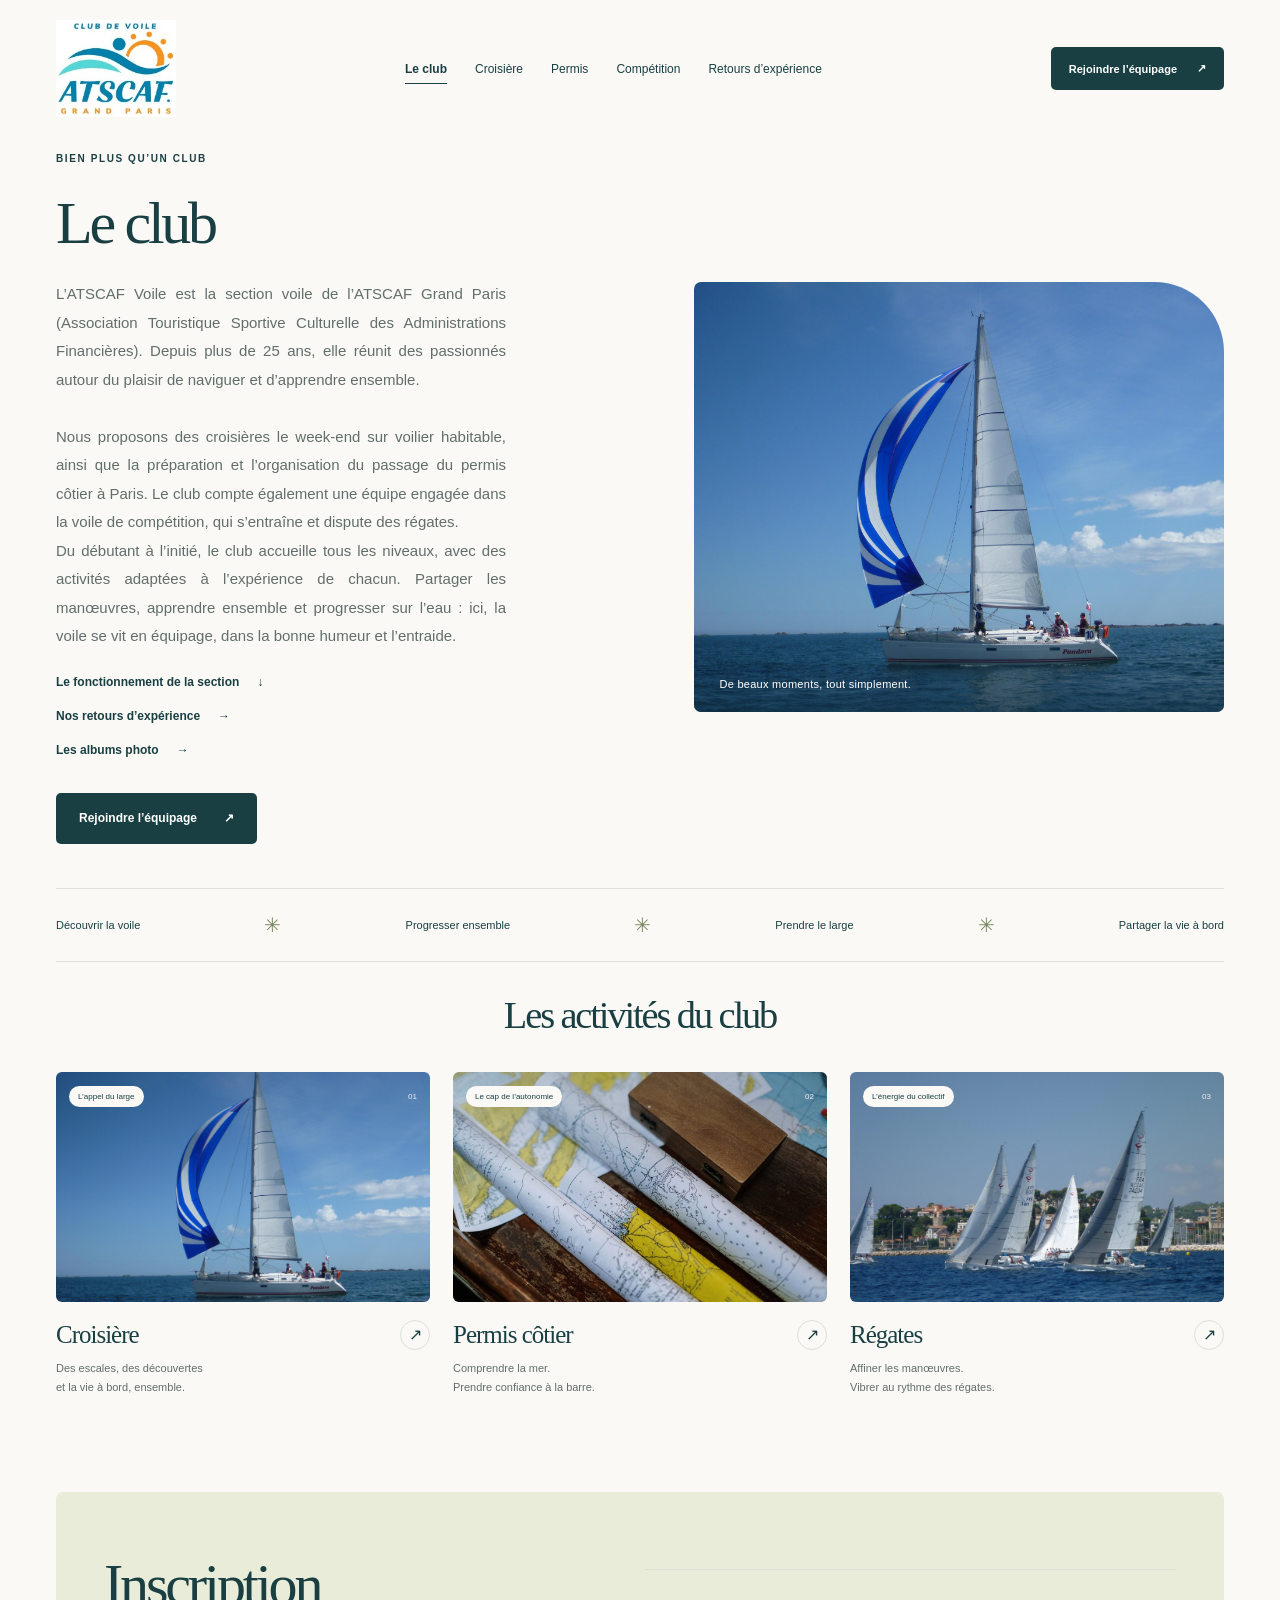
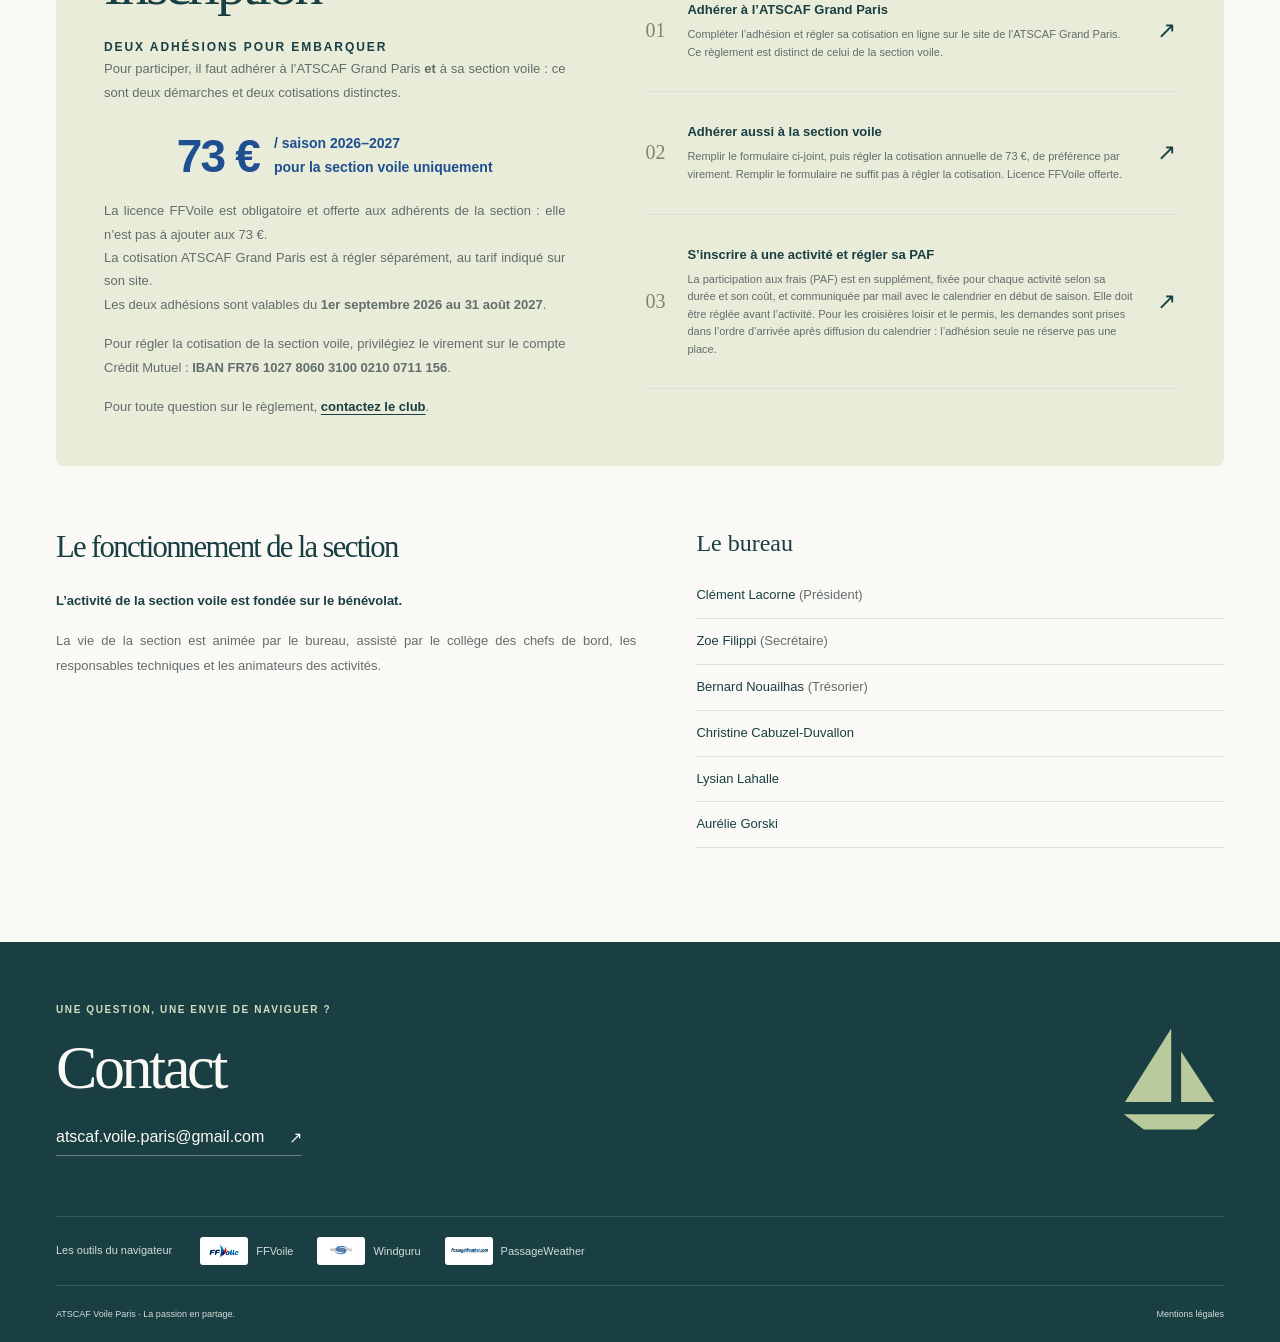
==== commit 9990aab7: "Tachou final ?" ====
--- a/index.html
+++ b/index.html
@@ -44,7 +44,7 @@
         <a class="button button-dark" href="#adherer">Rejoindre l’équipage <span aria-hidden="true">↗</span></a>
       </div>
       <figure class="activity-cover">
-        <img src="assets/images/albums/chausey/01-navigation.jpg" alt="Un voilier au mouillage devant les îles Chausey, lors d’une sortie du club" width="1920" height="1081" fetchpriority="high">
+        <img src="assets/images/site/croisiere.jpg" alt="Pandora sous ses voiles bleues et blanches, en navigation" width="1920" height="1440" fetchpriority="high">
         <figcaption>De beaux moments, tout simplement.</figcaption>
       </figure>
     </section>
--- a/assets/css/styles.css
+++ b/assets/css/styles.css
@@ -168,6 +168,8 @@
 .legal-summary a { color: var(--muted); line-height: 1.6; transition: color .3s; }
 .legal-summary a:hover { color: var(--ink); text-decoration: underline; text-underline-offset: 4px; }
 .legal-content section { padding-bottom: 38px; margin-bottom: 38px; border-bottom: 1px solid var(--line); }
+.legal-content #editeur { padding-bottom: 12px; margin-bottom: 12px; }
+#editeur .legal-facts > div:last-child { padding-bottom: 0; }
 .legal-content section:last-child { margin-bottom: 0; }
 .legal-content h2 { font-size: clamp(29px, 3vw, 39px); margin-block: 12px 21px; letter-spacing: -.04em; }
 .legal-content h3 { font-size: 15px; font-weight: 600; margin: 25px 0 12px; }
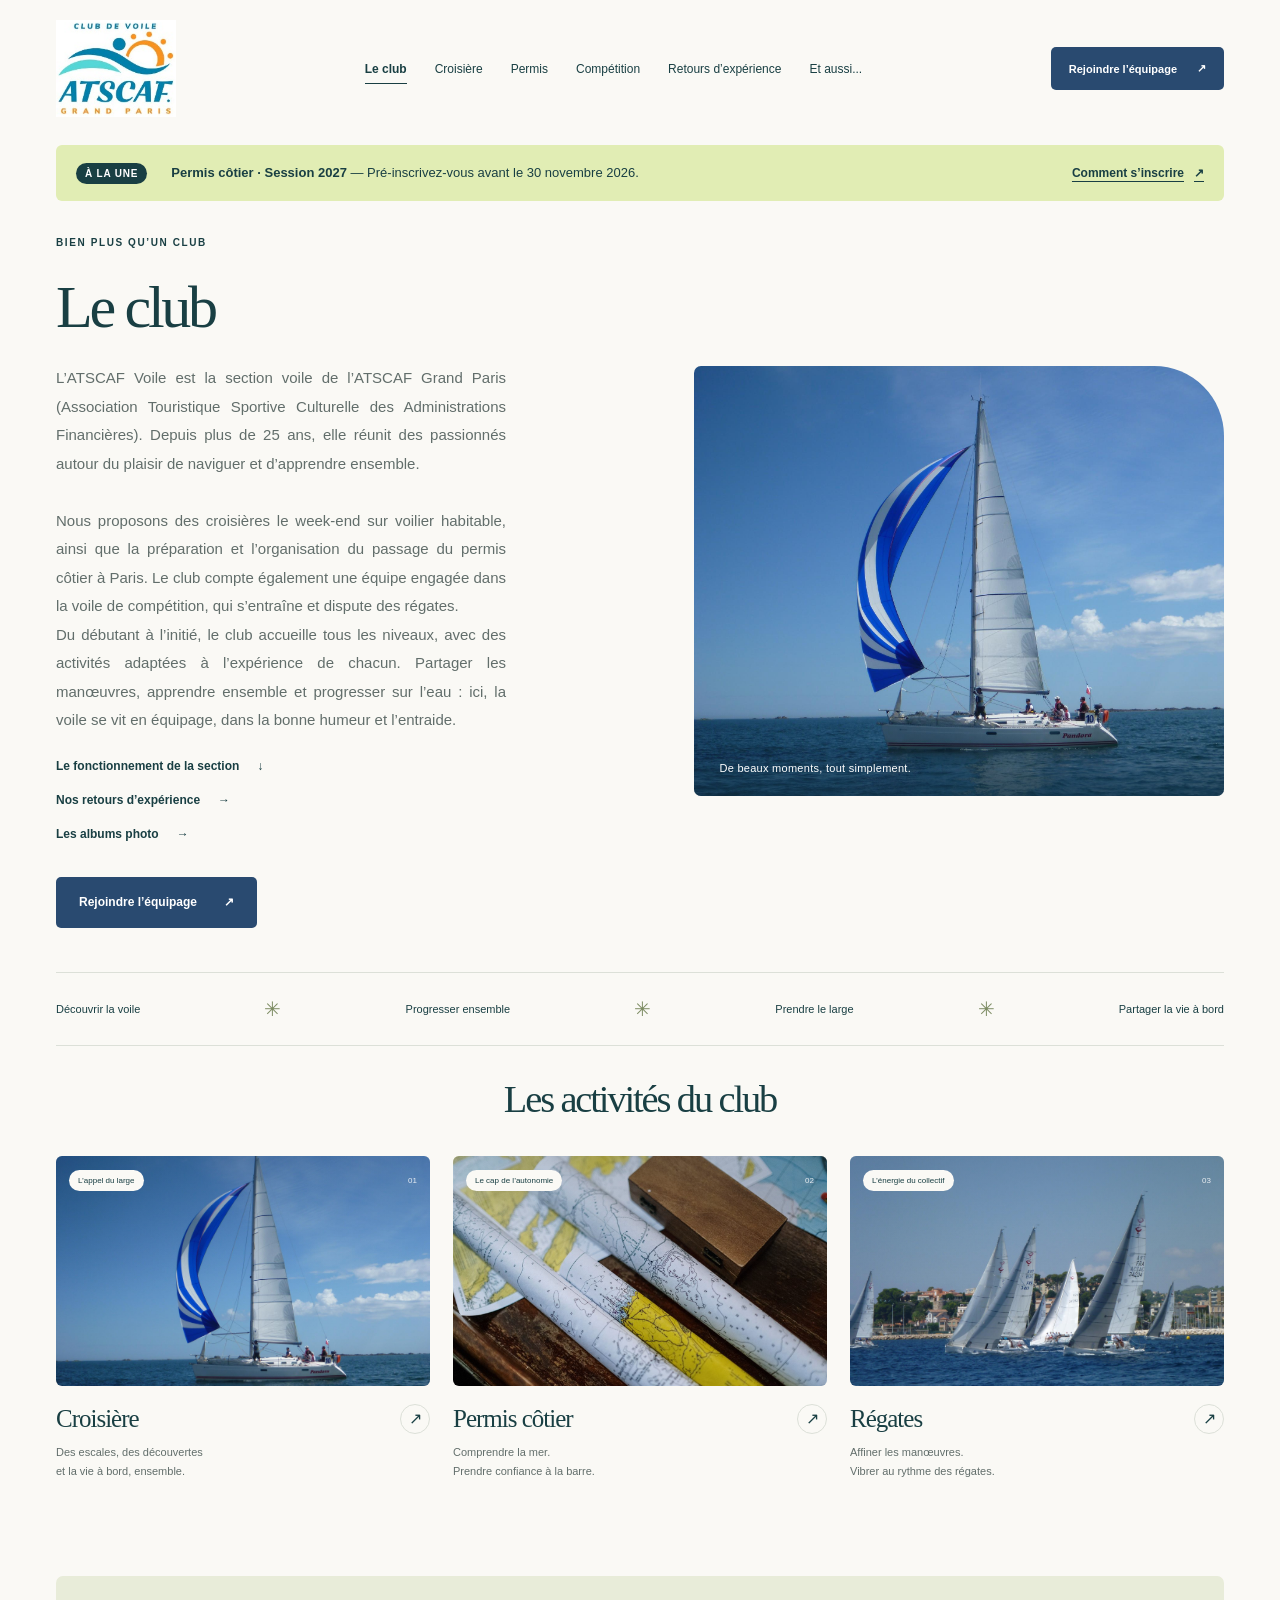
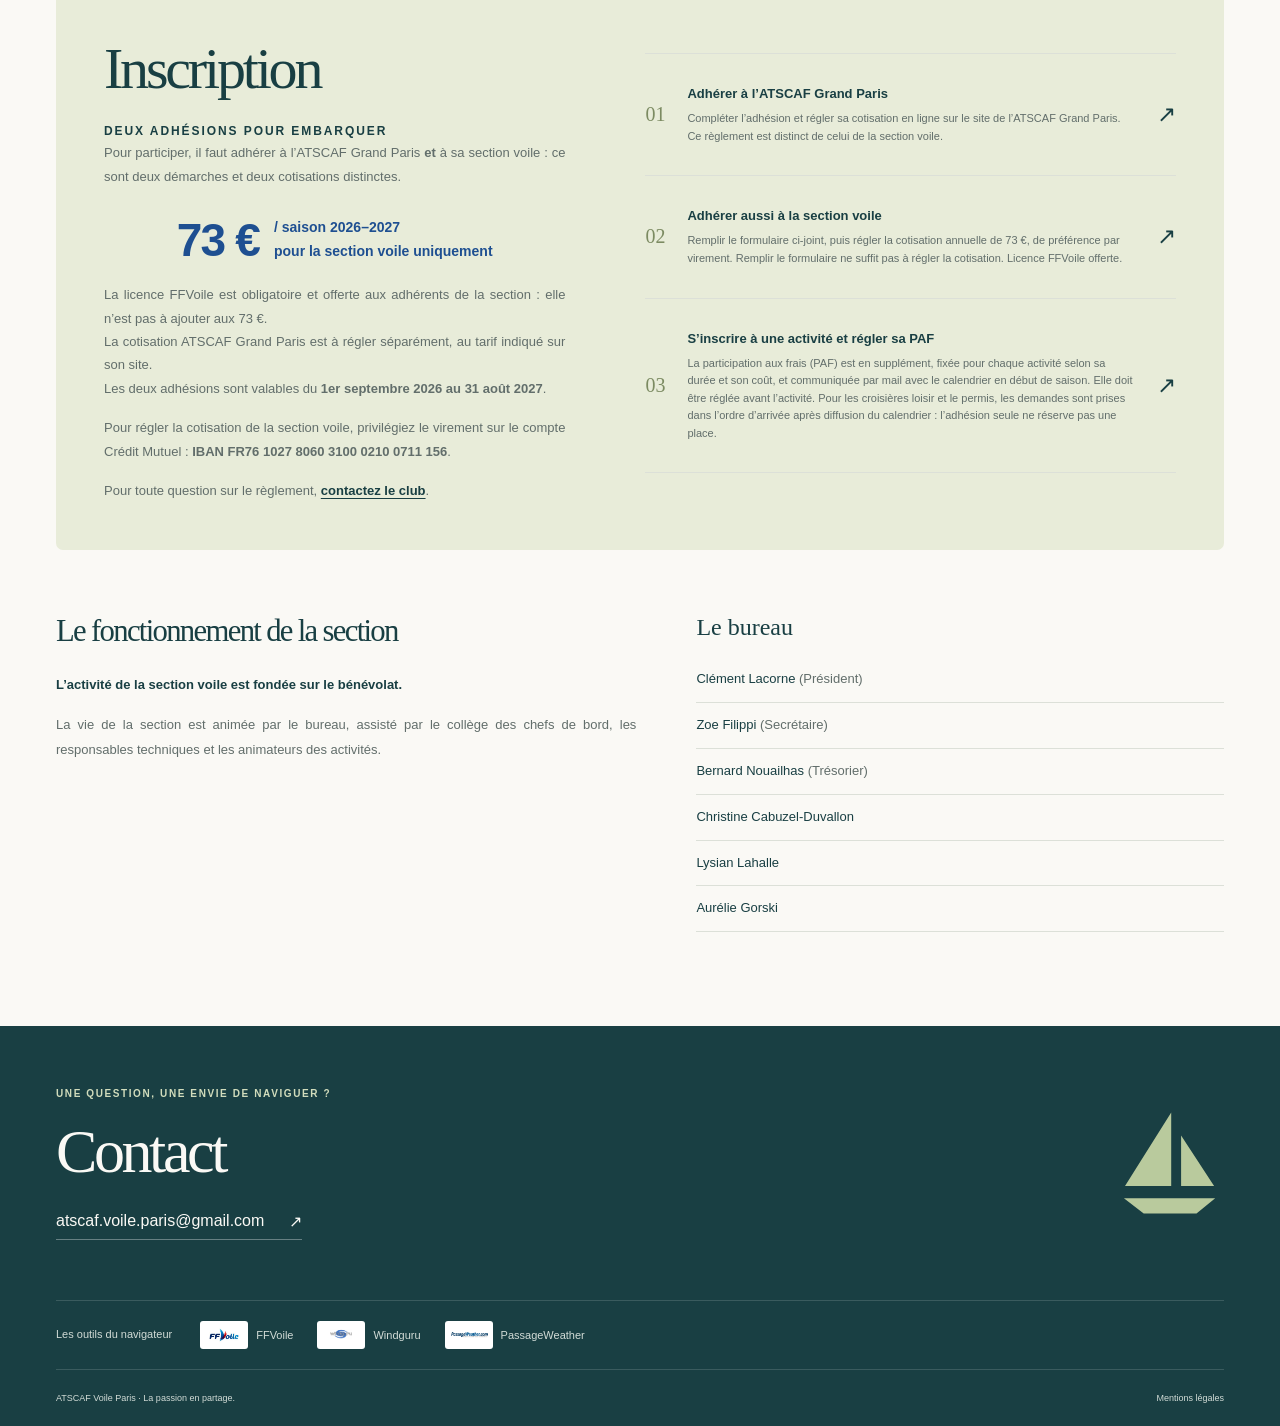
==== commit 3a6a799c: "Tachou et aussi" ====
--- a/index.html
+++ b/index.html
@@ -23,8 +23,14 @@
       <a href="pages/permis.html">Permis</a>
       <a href="pages/competitions.html">Compétition</a>
       <a href="pages/retours-experience.html">Retours d’expérience</a>
+      <a href="pages/et-aussi.html">Et aussi...</a>
     </nav>
     <a class="button button-small button-dark header-join" href="#adherer">Rejoindre l’équipage <span aria-hidden="true">↗</span></a>
+    <aside class="news-banner" aria-label="Actualité du club">
+      <span class="news-banner-label">À la une</span>
+      <p><strong>Permis côtier · Session 2027</strong> — Pré-inscrivez-vous avant le <time datetime="2026-11-30">30 novembre 2026</time>.</p>
+      <a href="pages/permis.html#inscription-title">Comment s’inscrire <span aria-hidden="true">↗</span></a>
+    </aside>
   </header>
   <!-- shared:header:end -->
 
--- a/assets/css/styles.css
+++ b/assets/css/styles.css
@@ -1,6 +1,6 @@
 @charset "UTF-8";
 
-:root { --paper: #faf9f5; --ink: #193f43; --muted: #626e6b; --lime: #e1edb4; --line: #dce0d8; --ease: cubic-bezier(.2,.7,.2,1); }
+:root { --paper: #faf9f5; --ink: #193f43; --navy: #294a70; --navy-hover: #365d88; --muted: #626e6b; --lime: #e1edb4; --line: #dce0d8; --ease: cubic-bezier(.2,.7,.2,1); }
 * { box-sizing: border-box; }
 html { scroll-behavior: smooth; scroll-padding-top: 100px; }
 body { margin: 0; background: var(--paper); color: var(--ink); font-family: "Segoe UI", Arial, sans-serif; -webkit-font-smoothing: antialiased; }
@@ -19,7 +19,12 @@
 .wrap { width: min(1280px, calc(100% - 112px)); margin-inline: auto; }
 .section { padding-block: 94px; }
 .eyebrow { font-size: 10px; letter-spacing: .16em; font-weight: 650; line-height: 1.6; }
-.site-header { width: min(1440px, 100%); margin-inline: auto; min-height: 102px; padding: 20px 56px; display: flex; align-items: center; justify-content: space-between; gap: 28px; }
+.site-header { width: min(1440px, 100%); margin-inline: auto; min-height: 102px; padding: 20px 56px; display: flex; flex-wrap: wrap; align-items: center; justify-content: space-between; gap: 28px; }
+.news-banner { order: 4; flex: 0 0 100%; display: flex; flex-wrap: wrap; align-items: center; justify-content: center; gap: 10px 24px; padding: 14px 20px; border-radius: 6px; background: var(--lime); color: var(--ink); }
+.news-banner-label { flex-shrink: 0; padding: 5px 9px; border-radius: 20px; background: var(--ink); color: white; font-size: 10px; font-weight: 650; letter-spacing: .08em; text-transform: uppercase; }
+.news-banner p { flex: 1 1 280px; font-size: 13px; line-height: 1.7; text-align: left; }
+.news-banner > a { display: inline-flex; align-items: center; gap: 10px; padding-block: 7px; font-size: 12px; font-weight: 650; text-decoration: underline; text-underline-offset: 4px; }
+.news-banner > a:hover { text-decoration-thickness: 2px; }
 .brand { display: flex; align-items: center; gap: 12px; flex-shrink: 0; }
 .brand-mark { width: 120px; height: auto; object-fit: contain; }
 .site-header nav { display: flex; flex-wrap: wrap; gap: 28px; }
@@ -29,13 +34,13 @@
 .site-header nav a[aria-current="page"] { font-weight: 650; }
 .button { min-height: 51px; display: inline-flex; align-items: center; justify-content: center; gap: 27px; padding: 15px 23px; border-radius: 5px; font-size: 12px; font-weight: 600; transition: background .3s, color .3s, box-shadow .3s, transform .3s var(--ease); }
 .button span, .text-link span { display: inline-block; transition: transform .3s var(--ease); }
-.button:hover { transform: translateY(-3px); box-shadow: 0 8px 20px #193f4312; }
+.button:hover { transform: translateY(-3px); box-shadow: 0 8px 20px #294a7012; }
 .button:hover span, .text-link:hover span { transform: translate(3px,-2px); }
-.button-dark { color: #fff; background: var(--ink); }
-.button-dark:hover { background: #2a5b5d; }
+.button-dark { color: #fff; background: var(--navy); }
+.button-dark:hover { background: var(--navy-hover); }
 .button-small { min-height: 43px; padding: 12px 18px; font-size: 11px; gap: 20px; }
-.button-outline { border: 1px solid #788c75; position: relative; z-index: 1; }
-.button-outline:hover { background: var(--ink); color: white; }
+.button-outline { color: var(--navy); border: 1px solid var(--navy); position: relative; z-index: 1; }
+.button-outline:hover { background: var(--navy); color: white; }
 .text-link { font-size: 12px; font-weight: 600; position: relative; padding-block: 8px; display: inline-flex; align-items: center; gap: 18px; }
 .hero { display: flex; flex-direction: column; gap: 16px; padding-block: 20px 44px; }
 .hero > .text-link { align-self: flex-start; }
@@ -168,7 +173,6 @@
 .legal-summary a { color: var(--muted); line-height: 1.6; transition: color .3s; }
 .legal-summary a:hover { color: var(--ink); text-decoration: underline; text-underline-offset: 4px; }
 .legal-content section { padding-bottom: 38px; margin-bottom: 38px; border-bottom: 1px solid var(--line); }
-.legal-content #editeur { padding-bottom: 12px; margin-bottom: 12px; }
 #editeur .legal-facts > div:last-child { padding-bottom: 0; }
 .legal-content section:last-child { margin-bottom: 0; }
 .legal-content h2 { font-size: clamp(29px, 3vw, 39px); margin-block: 12px 21px; letter-spacing: -.04em; }
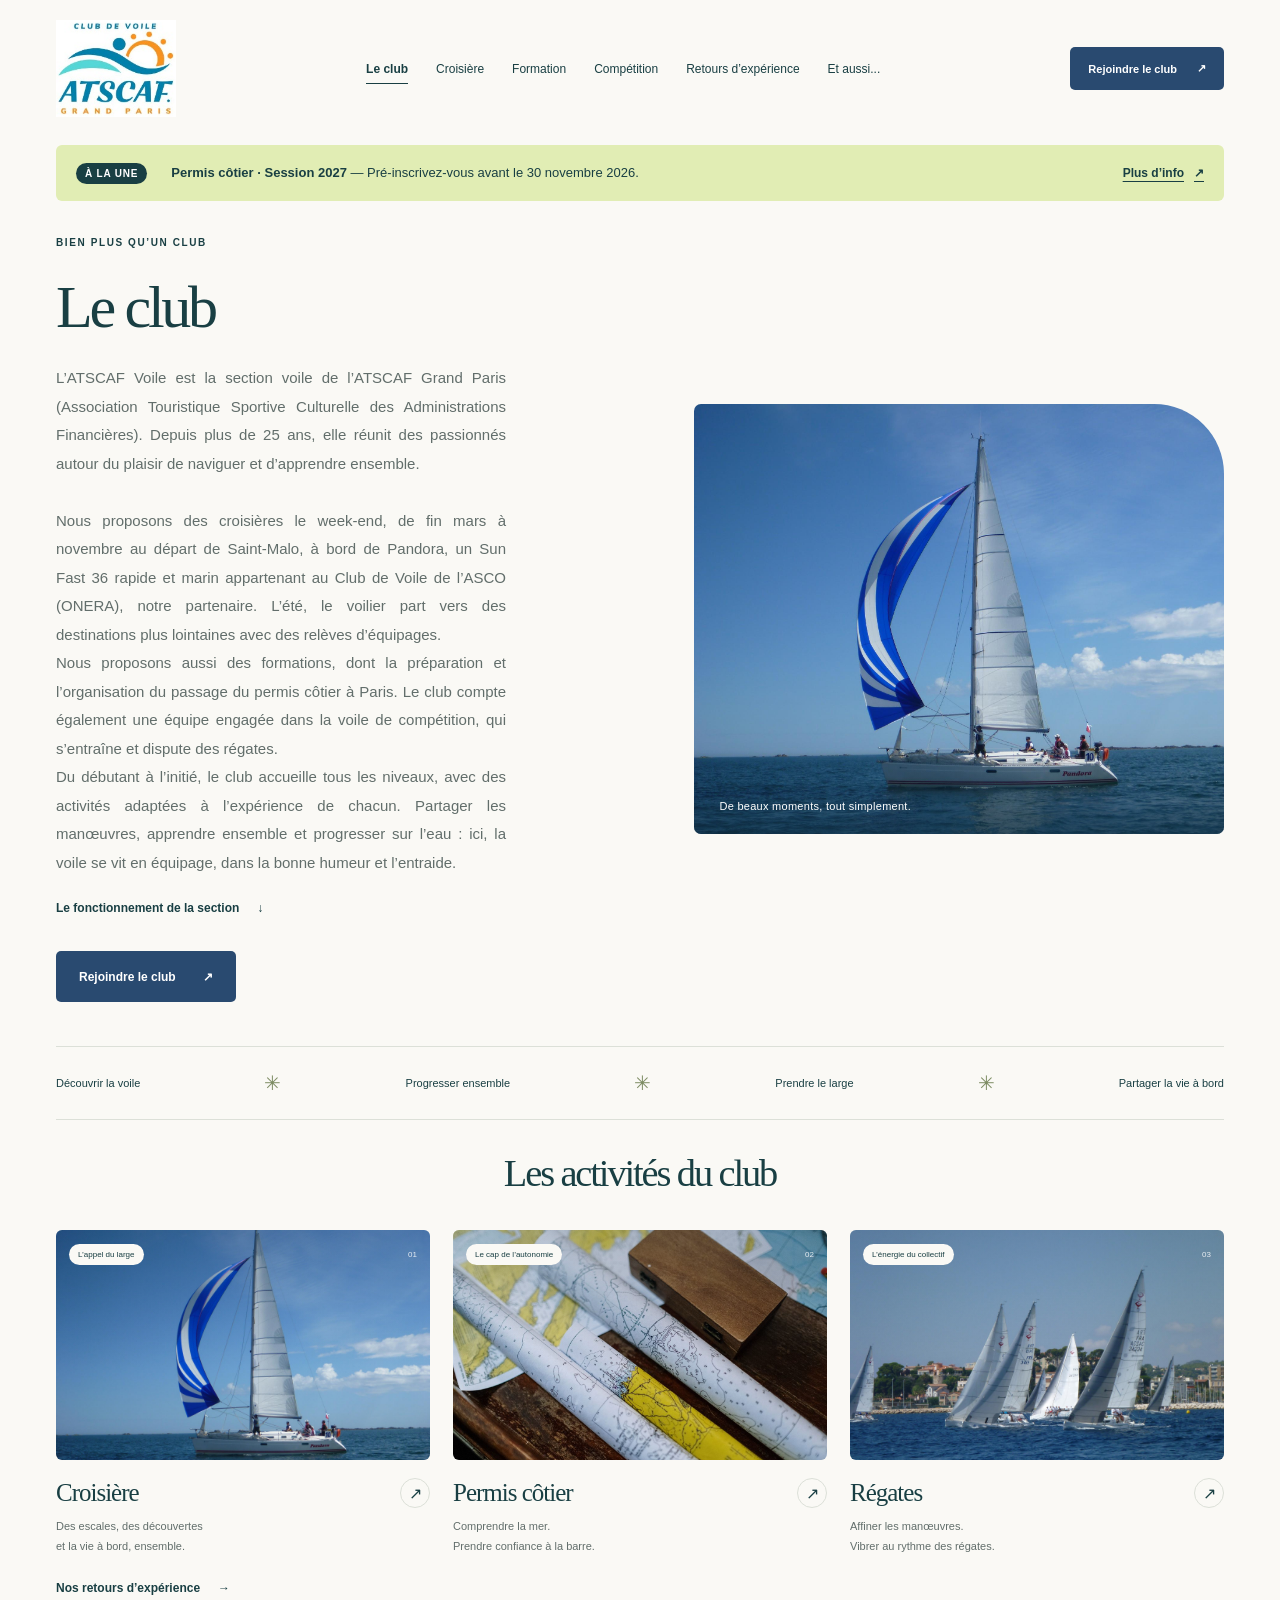
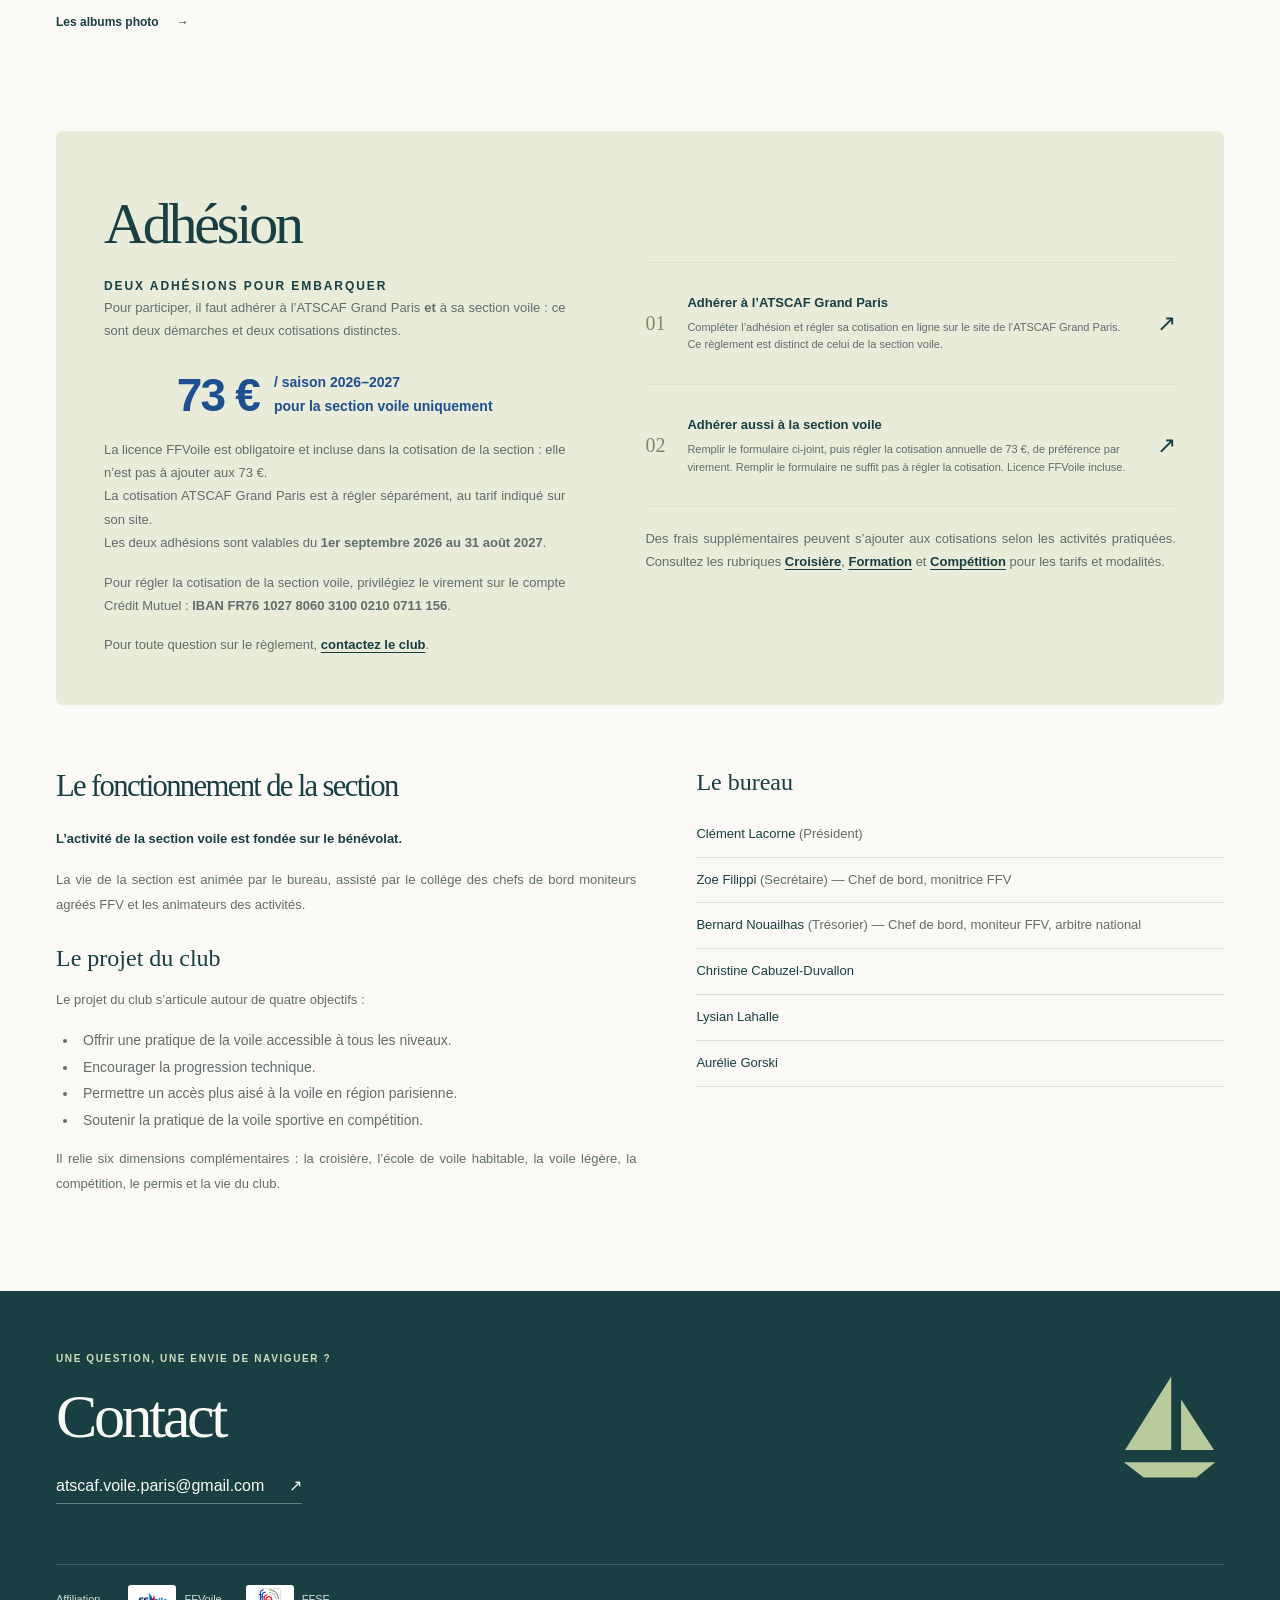
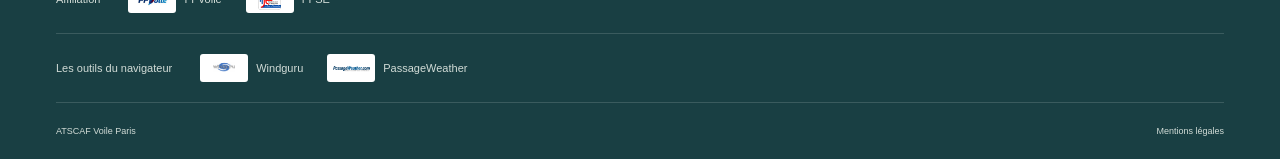
==== commit 6ae54005: "Avant reunion" ====
--- a/index.html
+++ b/index.html
@@ -20,16 +20,16 @@
     <nav aria-label="Navigation principale">
       <a href="#club" aria-current="page">Le club</a>
       <a href="pages/croisiere.html">Croisière</a>
-      <a href="pages/permis.html">Permis</a>
+      <a href="pages/permis.html">Formation</a>
       <a href="pages/competitions.html">Compétition</a>
       <a href="pages/retours-experience.html">Retours d’expérience</a>
       <a href="pages/et-aussi.html">Et aussi...</a>
     </nav>
-    <a class="button button-small button-dark header-join" href="#adherer">Rejoindre l’équipage <span aria-hidden="true">↗</span></a>
+    <a class="button button-small button-dark header-join" href="#adherer">Rejoindre le club <span aria-hidden="true">↗</span></a>
     <aside class="news-banner" aria-label="Actualité du club">
       <span class="news-banner-label">À la une</span>
       <p><strong>Permis côtier · Session 2027</strong> — Pré-inscrivez-vous avant le <time datetime="2026-11-30">30 novembre 2026</time>.</p>
-      <a href="pages/permis.html#inscription-title">Comment s’inscrire <span aria-hidden="true">↗</span></a>
+      <a href="pages/permis-cotier.html#inscription-title">Plus d’info <span aria-hidden="true">↗</span></a>
     </aside>
   </header>
   <!-- shared:header:end -->
@@ -40,14 +40,13 @@
         <p class="eyebrow">BIEN PLUS QU’UN CLUB</p>
         <h1 id="club-title">Le club</h1>
         <p>L’ATSCAF Voile est la section voile de l’ATSCAF Grand Paris (Association Touristique Sportive Culturelle des Administrations Financières). Depuis plus de 25 ans, elle réunit des passionnés autour du plaisir de naviguer et d’apprendre ensemble.</p>
-        <p>Nous proposons des croisières le week-end sur voilier habitable, ainsi que la préparation et l’organisation du passage du permis côtier à Paris. Le club compte également une équipe engagée dans la voile de compétition, qui s’entraîne et dispute des régates.</p>
+        <p>Nous proposons des croisières le week-end, de fin mars à novembre au départ de Saint-Malo, à bord de Pandora, un Sun Fast 36 rapide et marin appartenant au Club de Voile de l’ASCO (ONERA), notre partenaire. L’été, le voilier part vers des destinations plus lointaines avec des relèves d’équipages.</p>
+        <p>Nous proposons aussi des formations, dont la préparation et l’organisation du passage du permis côtier à Paris. Le club compte également une équipe engagée dans la voile de compétition, qui s’entraîne et dispute des régates.</p>
         <p>Du débutant à l’initié, le club accueille tous les niveaux, avec des activités adaptées à l’expérience de chacun. Partager les manœuvres, apprendre ensemble et progresser sur l’eau : ici, la voile se vit en équipage, dans la bonne humeur et l’entraide.</p>
         <div class="club-links">
           <a class="text-link" href="#fonctionnement">Le fonctionnement de la section <span aria-hidden="true">↓</span></a>
-          <a class="text-link" href="pages/retours-experience.html">Nos retours d’expérience <span aria-hidden="true">→</span></a>
-          <a class="text-link" href="pages/retours-experience.html#albums">Les albums photo <span aria-hidden="true">→</span></a>
         </div>
-        <a class="button button-dark" href="#adherer">Rejoindre l’équipage <span aria-hidden="true">↗</span></a>
+        <a class="button button-dark" href="#adherer">Rejoindre le club <span aria-hidden="true">↗</span></a>
       </div>
       <figure class="activity-cover">
         <img src="assets/images/site/croisiere.jpg" alt="Pandora sous ses voiles bleues et blanches, en navigation" width="1920" height="1440" fetchpriority="high">
@@ -71,7 +70,7 @@
           <span class="card-visual"><img src="assets/images/site/croisiere.jpg" alt="" width="1920" height="1440" loading="lazy"><span class="card-tag">L’appel du large</span><span class="card-number">01</span></span>
           <span class="card-content"><span class="card-title">Croisière <span class="round-arrow" aria-hidden="true">↗</span></span><span class="card-description">Des escales, des découvertes<br>et la vie à bord, ensemble.</span></span>
         </a>
-        <a class="activity-card" href="pages/permis.html">
+        <a class="activity-card" href="pages/permis-cotier.html">
           <span class="card-visual"><img src="assets/images/site/permis-carte-marine.jpg" alt="" width="1200" height="800" loading="lazy"><span class="card-tag">Le cap de l’autonomie</span><span class="card-number">02</span></span>
           <span class="card-content"><span class="card-title">Permis côtier <span class="round-arrow" aria-hidden="true">↗</span></span><span class="card-description">Comprendre la mer.<br>Prendre confiance à la barre.</span></span>
         </a>
@@ -80,28 +79,43 @@
           <span class="card-content"><span class="card-title">Régates <span class="round-arrow" aria-hidden="true">↗</span></span><span class="card-description">Affiner les manœuvres.<br>Vibrer au rythme des régates.</span></span>
         </a>
       </div>
+      <div class="club-links">
+        <a class="text-link" href="pages/retours-experience.html">Nos retours d’expérience <span aria-hidden="true">→</span></a>
+        <a class="text-link" href="pages/retours-experience.html#albums">Les albums photo <span aria-hidden="true">→</span></a>
+      </div>
     </section>
 
     <section class="join section wrap join-panel" id="adherer" aria-labelledby="join-title">
-      <div class="join-intro"><h2 id="join-title">Inscription</h2><p class="eyebrow">DEUX ADHÉSIONS POUR EMBARQUER</p><p>Pour participer, il faut adhérer à l’ATSCAF Grand Paris <strong>et</strong> à sa section voile : ce sont deux démarches et deux cotisations distinctes.</p><div class="price"><strong>73 €</strong><span>/ saison 2026–2027<br>pour la section voile uniquement</span></div><p>La licence FFVoile est obligatoire et offerte aux adhérents de la section : elle n’est pas à ajouter aux 73 €.</p><p>La cotisation ATSCAF Grand Paris est à régler séparément, au tarif indiqué sur son site.</p><p>Les deux adhésions sont valables du <strong>1er septembre 2026 au 31 août 2027</strong>.</p><p id="reglement">Pour régler la cotisation de la section voile, privilégiez le virement sur le compte Crédit Mutuel : <strong>IBAN FR76 1027 8060 3100 0210 0711 156</strong>.</p><p>Pour toute question sur le règlement, <a href="mailto:atscaf.voile.paris@gmail.com?subject=R%C3%A8glement%20de%20la%20cotisation">contactez le club</a>.</p></div>
+      <div class="join-intro"><h2 id="join-title">Adhésion</h2><p class="eyebrow">DEUX ADHÉSIONS POUR EMBARQUER</p><p>Pour participer, il faut adhérer à l’ATSCAF Grand Paris <strong>et</strong> à sa section voile : ce sont deux démarches et deux cotisations distinctes.</p><div class="price"><strong>73 €</strong><span>/ saison 2026–2027<br>pour la section voile uniquement</span></div><p>La licence FFVoile est obligatoire et incluse dans la cotisation de la section : elle n’est pas à ajouter aux 73 €.</p><p>La cotisation ATSCAF Grand Paris est à régler séparément, au tarif indiqué sur son site.</p><p>Les deux adhésions sont valables du <strong>1er septembre 2026 au 31 août 2027</strong>.</p><p id="reglement">Pour régler la cotisation de la section voile, privilégiez le virement sur le compte Crédit Mutuel : <strong>IBAN FR76 1027 8060 3100 0210 0711 156</strong>.</p><p>Pour toute question sur le règlement, <a href="mailto:atscaf.voile.paris@gmail.com?subject=R%C3%A8glement%20de%20la%20cotisation">contactez le club</a>.</p></div>
       <div class="join-steps">
         <a class="join-step" href="https://www.atscaf.paris/com/page/1074" target="_blank" rel="noopener noreferrer"><span class="step-number">01</span><span><strong>Adhérer à l’ATSCAF Grand Paris</strong><span>Compléter l’adhésion et régler sa cotisation en ligne sur le site de l’ATSCAF Grand Paris. Ce règlement est distinct de celui de la section voile.</span></span><span class="step-arrow" aria-hidden="true">↗</span><span class="sr-only"> (nouvel onglet)</span></a>
-        <a class="join-step" href="https://docs.google.com/forms/d/e/1FAIpQLSe904c-ckW6Wmnk8QEPzkk7pINKoZInvXXP_LHOJEXJYz2a5w/viewform?usp=publish-editor" target="_blank" rel="noopener noreferrer"><span class="step-number">02</span><span><strong>Adhérer aussi à la section voile</strong><span>Remplir le formulaire ci-joint, puis régler la cotisation annuelle de 73 €, de préférence par virement. Remplir le formulaire ne suffit pas à régler la cotisation. Licence FFVoile offerte.</span></span><span class="step-arrow" aria-hidden="true">↗</span><span class="sr-only"> (nouvel onglet)</span></a>
-        <a class="join-step" href="mailto:atscaf.voile.paris@gmail.com?subject=Adh%C3%A9sion%20et%20premi%C3%A8re%20sortie"><span class="step-number">03</span><span><strong>S’inscrire à une activité et régler sa PAF</strong><span>La participation aux frais (PAF) est en supplément, fixée pour chaque activité selon sa durée et son coût, et communiquée par mail avec le calendrier en début de saison. Elle doit être réglée avant l’activité. Pour les croisières loisir et le permis, les demandes sont prises dans l’ordre d’arrivée après diffusion du calendrier : l’adhésion seule ne réserve pas une place.</span></span><span class="step-arrow" aria-hidden="true">↗</span></a>
+        <a class="join-step" href="https://docs.google.com/forms/d/e/1FAIpQLSe904c-ckW6Wmnk8QEPzkk7pINKoZInvXXP_LHOJEXJYz2a5w/viewform?usp=publish-editor" target="_blank" rel="noopener noreferrer"><span class="step-number">02</span><span><strong>Adhérer aussi à la section voile</strong><span>Remplir le formulaire ci-joint, puis régler la cotisation annuelle de 73 €, de préférence par virement. Remplir le formulaire ne suffit pas à régler la cotisation. Licence FFVoile incluse.</span></span><span class="step-arrow" aria-hidden="true">↗</span><span class="sr-only"> (nouvel onglet)</span></a>
+        <p class="join-activities-note">Des frais supplémentaires peuvent s’ajouter aux cotisations selon les activités pratiquées. Consultez les rubriques <a href="pages/croisiere.html">Croisière</a>, <a href="pages/permis.html">Formation</a> et <a href="pages/competitions.html">Compétition</a> pour les tarifs et modalités.</p>
       </div>
     </section>
     <section class="club-organisation section wrap" id="fonctionnement" aria-labelledby="fonctionnement-title">
       <div class="club-organisation-intro">
         <h2 id="fonctionnement-title">Le fonctionnement de la section</h2>
         <p><strong>L’activité de la section voile est fondée sur le bénévolat.</strong></p>
-        <p>La vie de la section est animée par le bureau, assisté par le collège des chefs de bord, les responsables techniques et les animateurs des activités.</p>
+        <p>La vie de la section est animée par le bureau, assisté par le collège des chefs de bord moniteurs agréés FFV et les animateurs des activités.</p>
+        <section class="club-project" aria-labelledby="club-project-title">
+          <h3 id="club-project-title">Le projet du club</h3>
+          <p>Le projet du club s’articule autour de quatre objectifs :</p>
+          <ul class="activity-checklist">
+            <li>Offrir une pratique de la voile accessible à tous les niveaux.</li>
+            <li>Encourager la progression technique.</li>
+            <li>Permettre un accès plus aisé à la voile en région parisienne.</li>
+            <li>Soutenir la pratique de la voile sportive en compétition.</li>
+          </ul>
+          <p>Il relie six dimensions complémentaires : la croisière, l’école de voile habitable, la voile légère, la compétition, le permis et la vie du club.</p>
+        </section>
       </div>
       <div class="club-bureau">
         <h3>Le bureau</h3>
         <ul class="bureau-list">
           <li>Clément Lacorne <span>(Président)</span></li>
-          <li>Zoe Filippi <span>(Secrétaire)</span></li>
-          <li>Bernard Nouailhas <span>(Trésorier)</span></li>
+          <li>Zoe Filippi <span>(Secrétaire) — Chef de bord, monitrice FFV</span></li>
+          <li>Bernard Nouailhas <span>(Trésorier) — Chef de bord, moniteur FFV, arbitre national</span></li>
           <li>Christine Cabuzel-Duvallon</li>
           <li>Lysian Lahalle</li>
           <li>Aurélie Gorski</li>
@@ -113,15 +127,21 @@
   <!-- shared:footer:start -->
   <footer id="contact">
     <div class="footer-main wrap"><div><p class="eyebrow">UNE QUESTION, UNE ENVIE DE NAVIGUER ?</p><h2>Contact</h2><a class="email-link" href="mailto:atscaf.voile.paris@gmail.com">atscaf.voile.paris@gmail.com <span aria-hidden="true">↗</span></a></div><svg class="footer-sail" viewBox="0 0 100 100" aria-hidden="true"><path d="M52 4 10 71h42zm9 21v46h30zM9 82h83L75 96H27z" fill="currentColor"/></svg></div>
+    <section class="footer-tools wrap" aria-labelledby="footer-affiliations-title">
+      <h2 id="footer-affiliations-title">Affiliation</h2>
+      <div class="footer-tools-links">
+        <a class="footer-tool" href="https://www.ffvoile.fr/ffv/web/portail/"><img src="assets/images/outils/ffv.jpg" alt="" width="294" height="171" loading="lazy"><span><strong>FFVoile</strong><small>La Fédération Française de Voile</small></span><span aria-hidden="true">↗</span></a>
+        <a class="footer-tool" href="https://ffse.fr/"><img src="assets/images/outils/ffse.png" alt="" width="633" height="594" loading="lazy"><span><strong>FFSE</strong><small>La Fédération Française du Sport d’Entreprise</small></span><span aria-hidden="true">↗</span></a>
+      </div>
+    </section>
     <section class="footer-tools wrap" aria-labelledby="footer-tools-title">
       <h2 id="footer-tools-title">Les outils du navigateur</h2>
       <div class="footer-tools-links">
-        <a class="footer-tool" href="https://www.ffvoile.fr/ffv/web/portail/"><img src="assets/images/outils/ffv.jpg" alt="" width="294" height="171" loading="lazy"><span><strong>FFVoile</strong><small>La Fédération Française de Voile</small></span><span aria-hidden="true">↗</span></a>
         <a class="footer-tool" href="https://www.windguru.cz/112"><img src="assets/images/outils/windguru.png" alt="" width="225" height="225" loading="lazy"><span><strong>Windguru</strong><small>Les prévisions de vent</small></span><span aria-hidden="true">↗</span></a>
         <a class="footer-tool" href="https://www.passageweather.com/"><img src="assets/images/outils/passageweather.png" alt="" width="300" height="150" loading="lazy"><span><strong>PassageWeather</strong><small>La météo marine au large</small></span><span aria-hidden="true">↗</span></a>
       </div>
     </section>
-    <div class="footer-bottom wrap"><span>ATSCAF Voile Paris · La passion en partage.</span><a href="pages/mentions-legales.html">Mentions légales</a></div>
+    <div class="footer-bottom wrap"><span>ATSCAF Voile Paris</span><a href="pages/mentions-legales.html">Mentions légales</a></div>
   </footer>
   <!-- shared:footer:end -->
 </body>
--- a/assets/css/styles.css
+++ b/assets/css/styles.css
@@ -112,7 +112,9 @@
 .club-organisation-intro p { font-size: 13px; line-height: 1.9; color: var(--muted); }
 .club-organisation-intro p + p { margin-top: 16px; }
 .club-organisation-intro strong { color: var(--ink); }
-.club-bureau h3 { margin: 0 0 16px; font-family: Georgia, "Times New Roman", serif; font-size: 24px; font-weight: 400; }
+.club-project { margin-top: 28px; }
+.club-project .activity-checklist li { margin-top: 0; }
+.club-bureau h3, .club-project h3 { margin: 0 0 16px; font-family: Georgia, "Times New Roman", serif; font-size: 24px; font-weight: 400; }
 .bureau-list { list-style: none; margin: 0; padding: 0; }
 .bureau-list li { padding-block: 12px; border-bottom: 1px solid var(--line); font-size: 13px; line-height: 1.6; }
 .bureau-list span { color: var(--muted); }
@@ -126,7 +128,7 @@
 .join-intro > .eyebrow { font-size: 12px; }
 .join-intro > p:not(.eyebrow) { color: var(--muted); font-size: 13px; line-height: 1.8; }
 .join-intro #reglement, .join-intro #reglement + p { margin-top: 16px; }
-.join-intro #reglement + p a { color: var(--ink); font-weight: 600; text-decoration: underline; text-underline-offset: 3px; }
+.join-intro #reglement + p a, .join-activities-note a { color: var(--ink); font-weight: 600; text-decoration: underline; text-underline-offset: 3px; }
 .price { display: flex; align-items: center; justify-content: center; gap: 15px; margin-block: 25px 16px; color: #1e4f91; font-weight: 700; }
 .price strong { font-family: "Segoe UI", Arial, sans-serif; font-size: 46px; font-weight: 700; letter-spacing: -.04em; white-space: nowrap; }
 .price span { font-size: 14px; line-height: 1.7; color: inherit; }
@@ -139,6 +141,7 @@
 .step-arrow { margin-left: auto; font-size: 23px; transition: transform .3s var(--ease); }
 .join-step:hover { padding-inline: 12px; background: #e8ecd940; }
 .join-step:hover .step-arrow { transform: translate(3px,-3px); }
+.join-activities-note { margin-top: 20px; color: var(--muted); font-size: 13px; line-height: 1.8; }
 footer { background: var(--ink); color: var(--paper); }
 .footer-main { padding-block: 60px; display: flex; align-items: center; justify-content: space-between; }
 .footer-main .eyebrow { color: #d1dcbc; }
